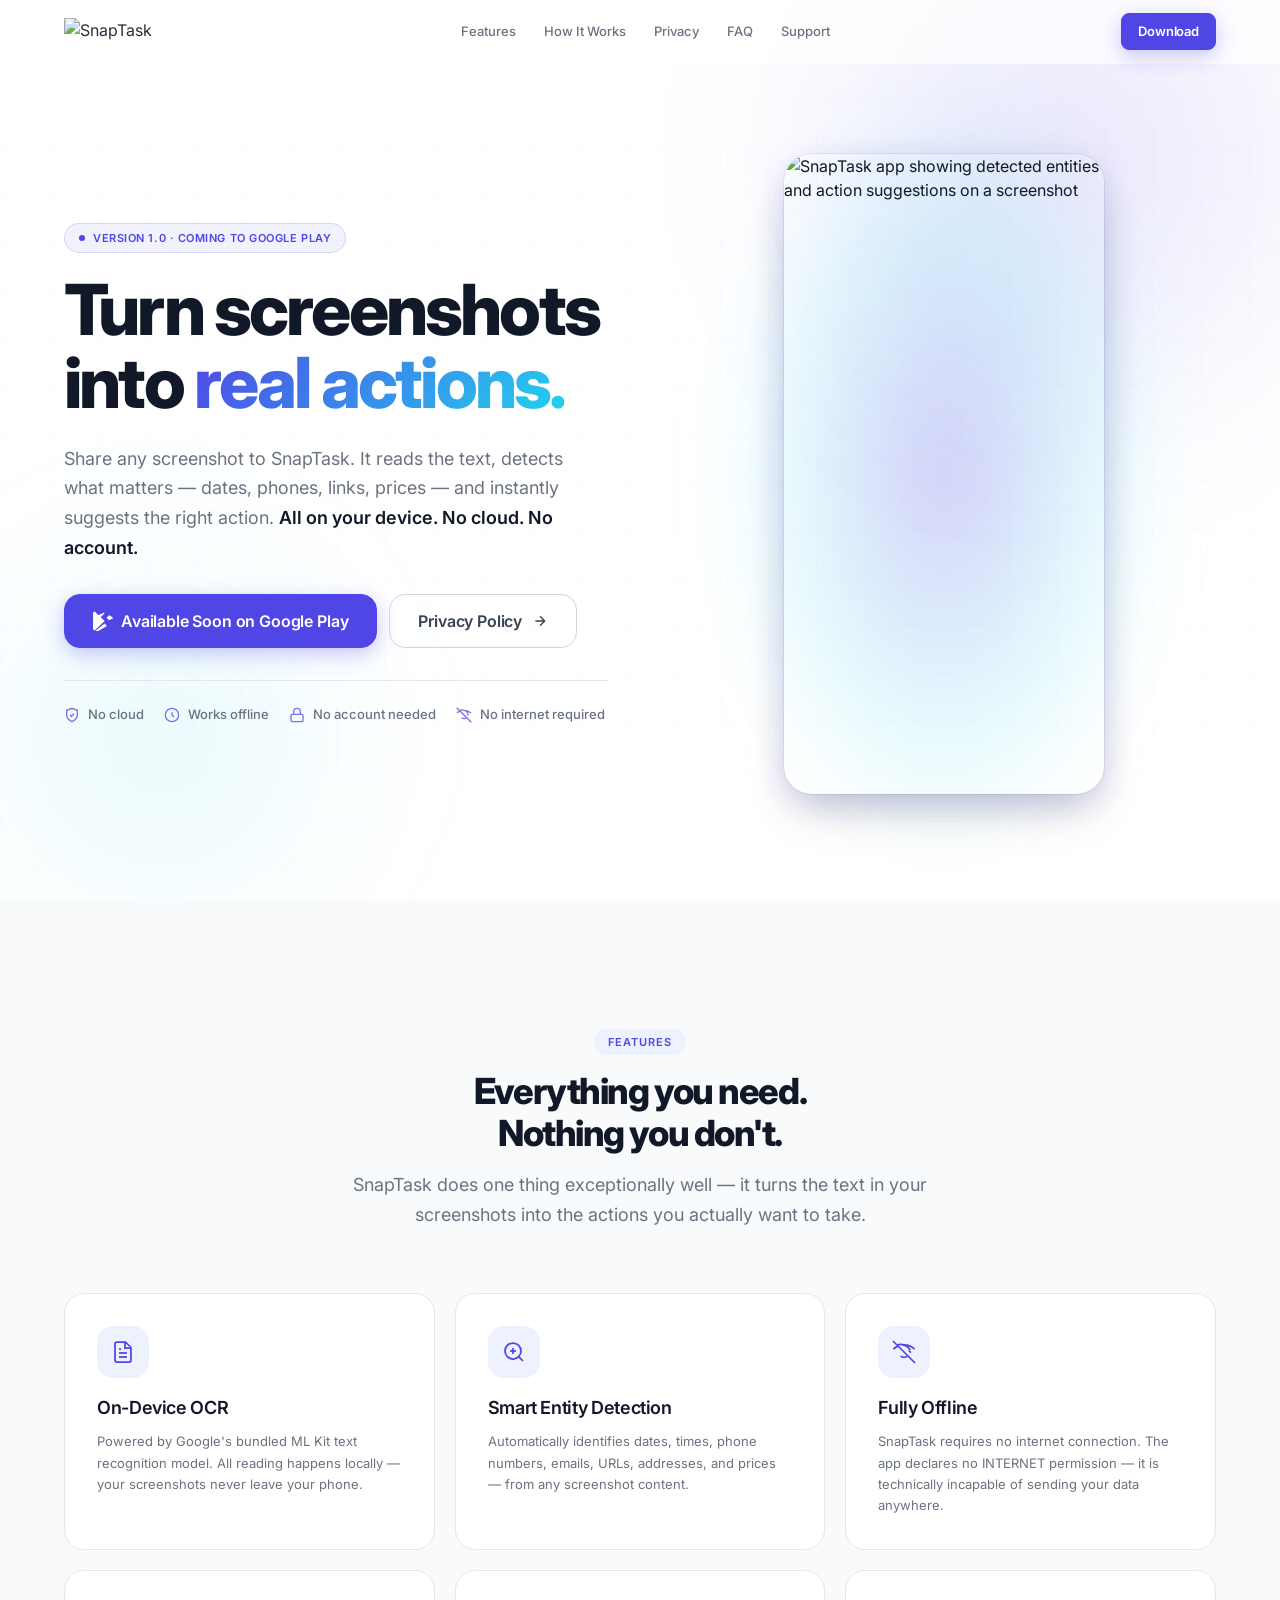
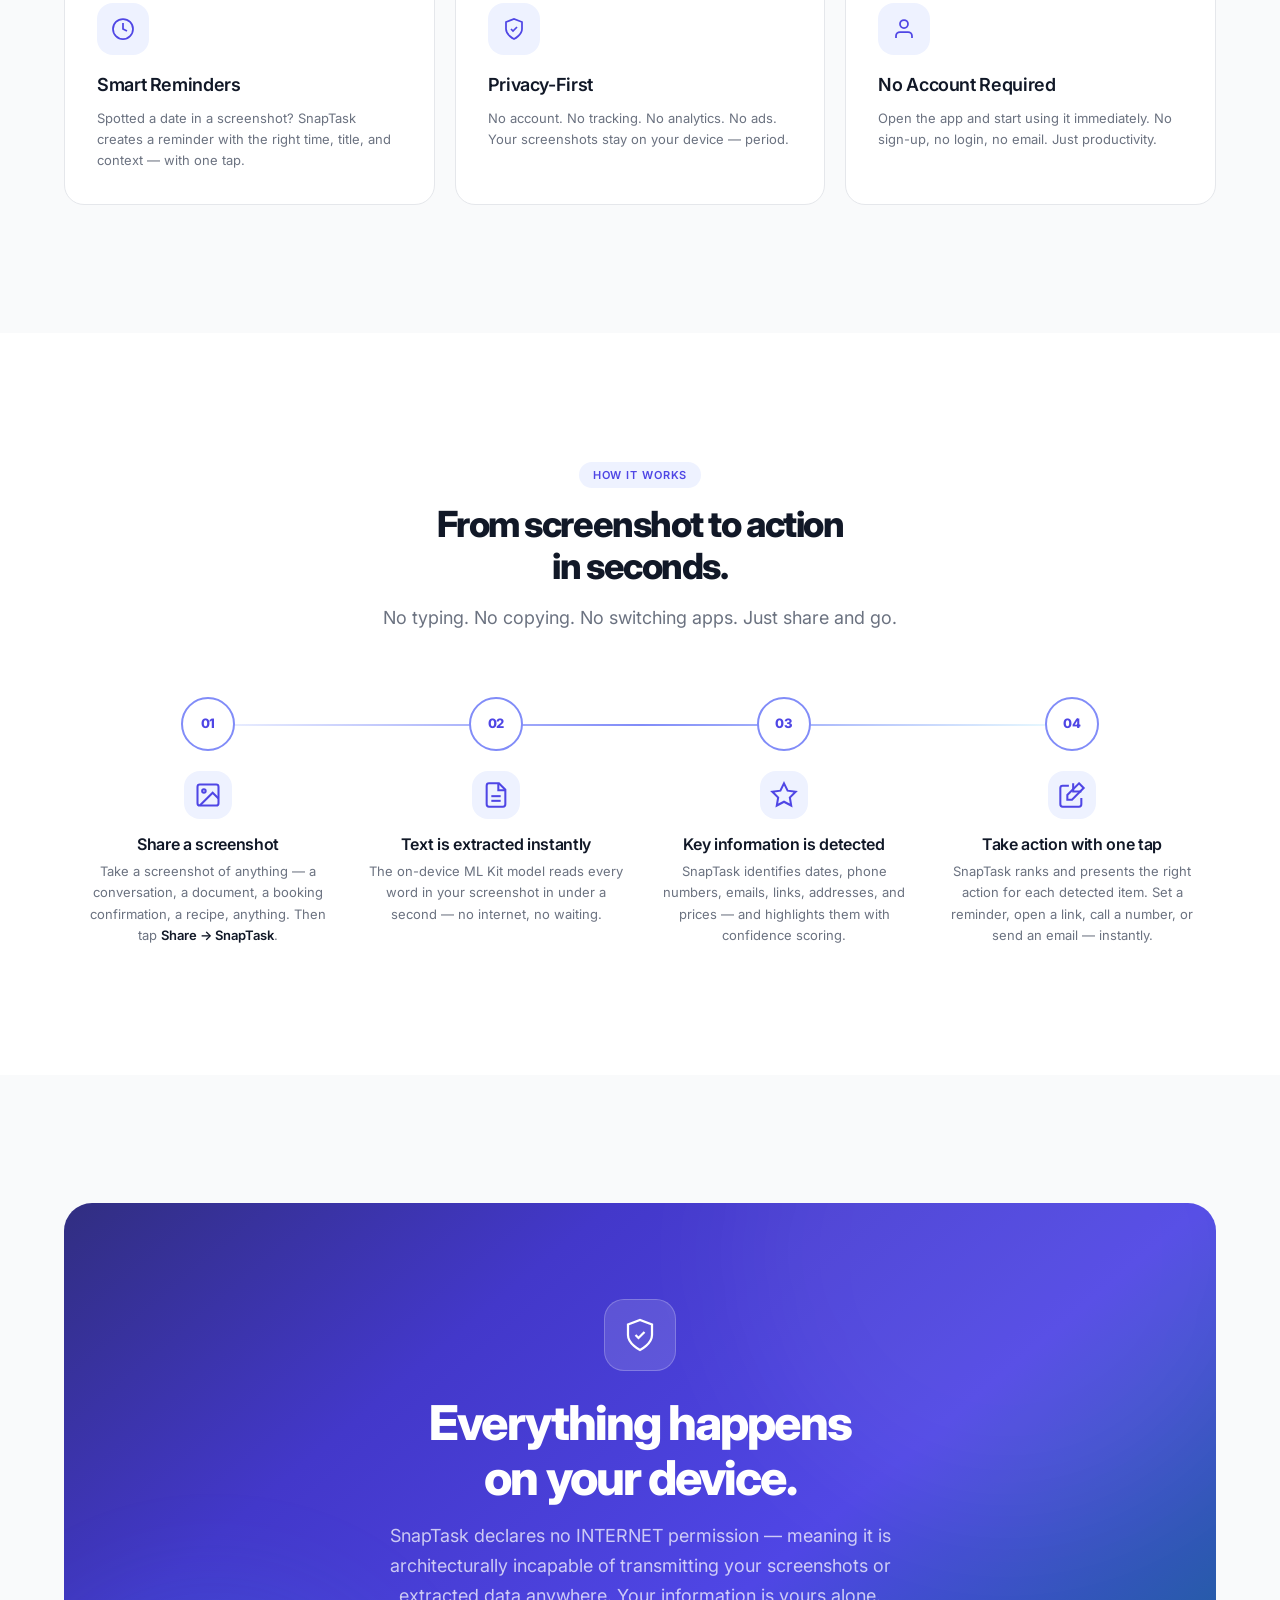
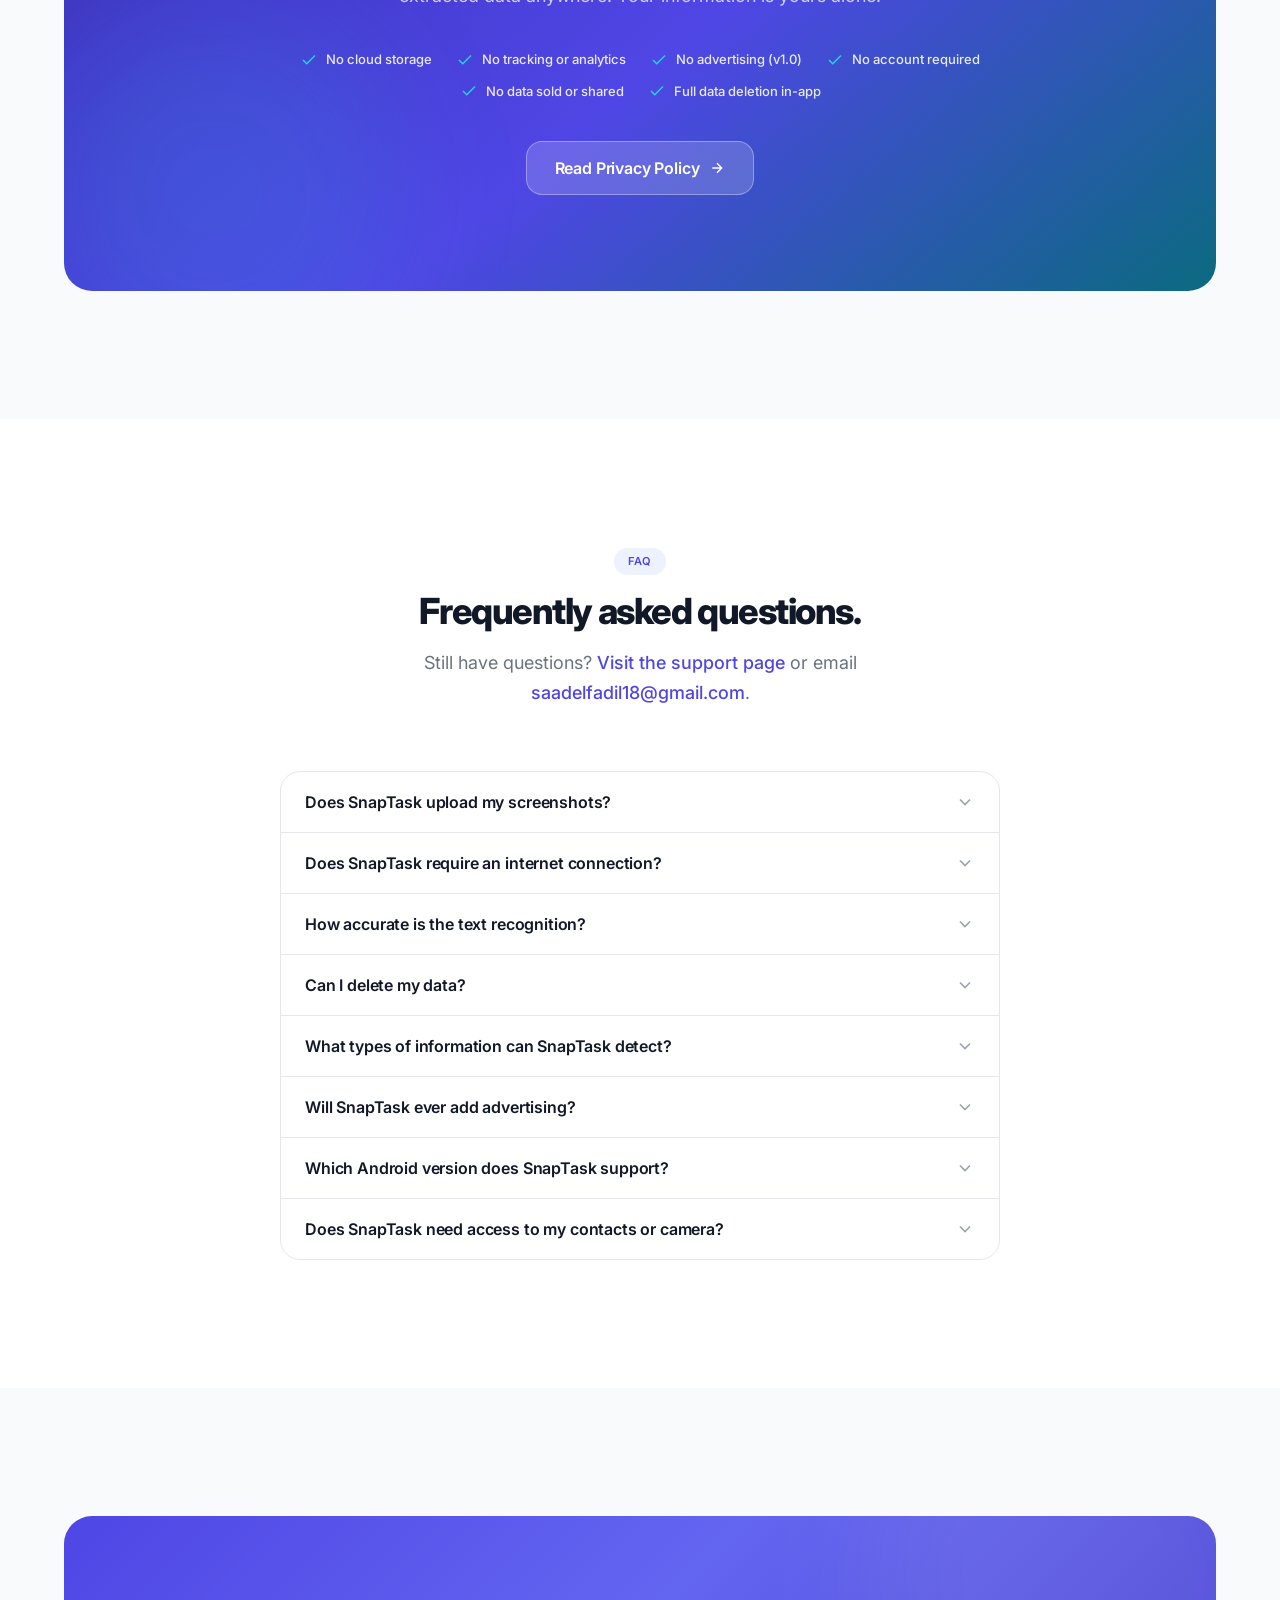
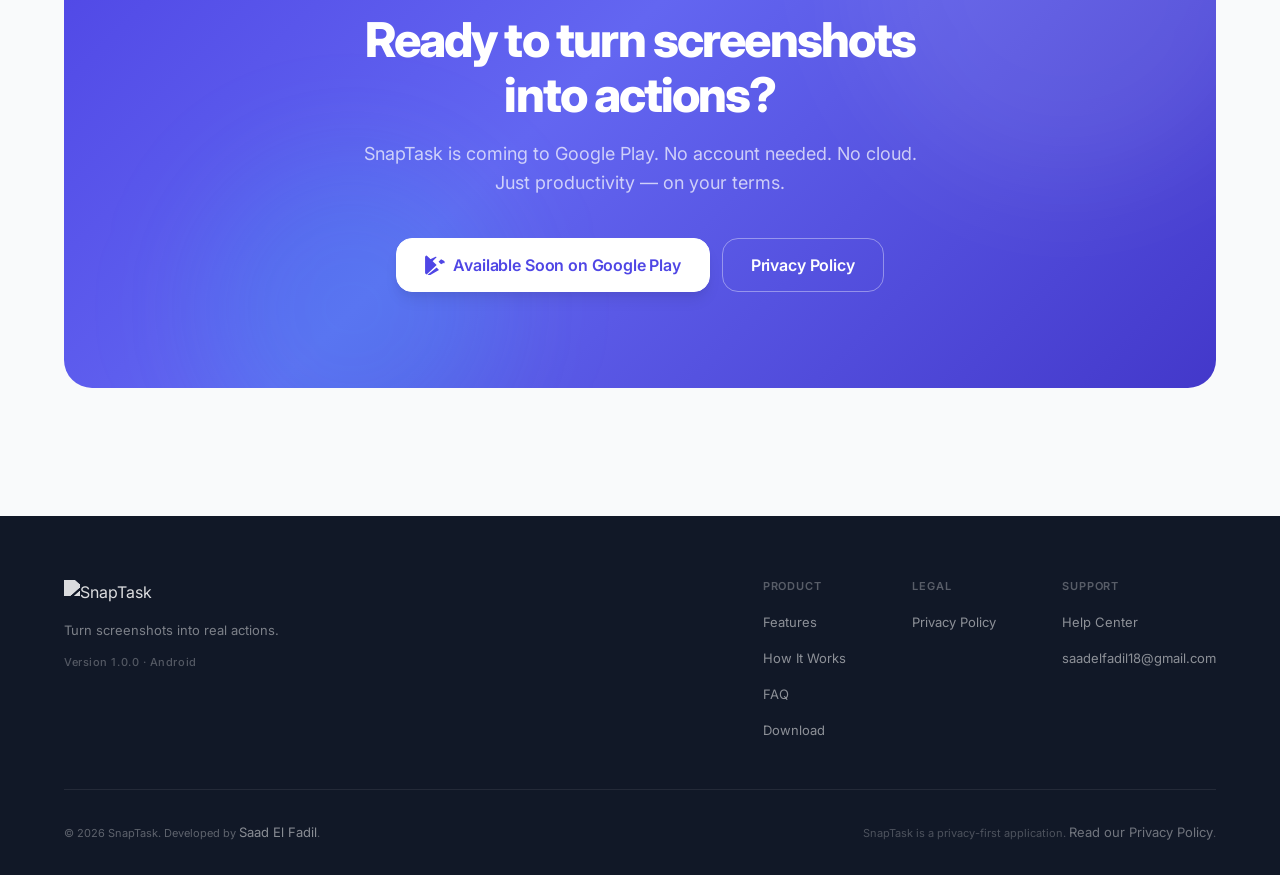
==== index.html @ 77d3504a "WEBSITE FIRST PUSH" ====
<!DOCTYPE html>
<html lang="en">
<head>

  <!-- ── Meta ──────────────────────────────────────────────────────────── -->
  <meta charset="UTF-8" />
  <meta name="viewport" content="width=device-width, initial-scale=1.0" />
  <meta name="theme-color" content="#4F46E5" />

  <!-- ── SEO ───────────────────────────────────────────────────────────── -->
  <title>SnapTask — Turn Screenshots into Real Actions</title>
  <meta name="description" content="SnapTask is a privacy-first Android app that turns your screenshots into actions. On-device OCR, smart entity detection, zero cloud. No account required." />
  <meta name="keywords" content="SnapTask, screenshot to action, on-device OCR, Android productivity, privacy-first, offline, reminder from screenshot, ML Kit" />
  <meta name="author" content="Saad El Fadil" />
  <link rel="canonical" href="https://saadelfadil.github.io/snaptask/" />

  <!-- ── Open Graph ─────────────────────────────────────────────────────── -->
  <meta property="og:type"        content="website" />
  <meta property="og:url"         content="https://saadelfadil.github.io/snaptask/" />
  <meta property="og:title"       content="SnapTask — Turn Screenshots into Real Actions" />
  <meta property="og:description" content="Share a screenshot. SnapTask reads it, detects what matters, and suggests the right action — entirely on your device." />
  <meta property="og:image"       content="assets/hero-image.png" />
  <meta property="og:site_name"   content="SnapTask" />
  <meta property="og:locale"      content="en_US" />

  <!-- ── Twitter Card ──────────────────────────────────────────────────── -->
  <meta name="twitter:card"        content="summary_large_image" />
  <meta name="twitter:title"       content="SnapTask — Turn Screenshots into Real Actions" />
  <meta name="twitter:description" content="Share a screenshot. SnapTask reads it, detects what matters, and suggests the right action — entirely on your device." />
  <meta name="twitter:image"       content="assets/hero-image.png" />

  <!-- ── Favicon ───────────────────────────────────────────────────────── -->
  <link rel="icon"             type="image/png" href="assets/favicon.png" />
  <link rel="apple-touch-icon"                  href="assets/favicon.png" />
  <link rel="manifest"                          href="manifest.webmanifest" />
  <meta name="apple-mobile-web-app-capable"     content="yes" />
  <meta name="apple-mobile-web-app-title"       content="SnapTask" />
  <meta name="apple-mobile-web-app-status-bar-style" content="default" />
  <meta name="author"                           content="Saad El Fadil" />

  <!-- ── Fonts ─────────────────────────────────────────────────────────── -->
  <link rel="preconnect" href="https://fonts.googleapis.com" />
  <link rel="preconnect" href="https://fonts.gstatic.com" crossorigin />
  <link href="https://fonts.googleapis.com/css2?family=Inter:wght@300;400;500;600;700;800&display=swap" rel="stylesheet" />

  <!-- ── Styles ────────────────────────────────────────────────────────── -->
  <link rel="stylesheet" href="styles.css" />

  <!-- ── Structured Data ───────────────────────────────────────────────── -->
  <script type="application/ld+json">
  {
    "@context": "https://schema.org",
    "@type": "SoftwareApplication",
    "name": "SnapTask",
    "operatingSystem": "Android",
    "applicationCategory": "ProductivityApplication",
    "description": "Turn screenshots into real actions using on-device OCR. Privacy-first, offline, no account required.",
    "url": "https://saadelfadil.github.io/snaptask/",
    "author": {
      "@type": "Person",
      "name": "Saad El Fadil",
      "email": "saadelfadil18@gmail.com"
    },
    "offers": {
      "@type": "Offer",
      "price": "0",
      "priceCurrency": "USD"
    }
  }
  </script>

</head>

<body>

  <!-- Skip navigation for keyboard / screen-reader users -->
  <a class="skip-link" href="#main-content">Skip to main content</a>


  <!-- ══════════════════════════════════════════════════════════════════════
       NAVIGATION
  ══════════════════════════════════════════════════════════════════════ -->
  <header class="site-header" id="site-header" role="banner">
    <nav class="nav container" aria-label="Main navigation">

      <!-- Logo -->
      <a href="index.html" class="nav__logo" aria-label="SnapTask home">
        <img src="assets/logo.svg" alt="SnapTask" width="120" height="32" />
      </a>

      <!-- Desktop links -->
      <ul class="nav__links" role="list">
        <li><a href="#features"   class="nav__link">Features</a></li>
        <li><a href="#how-it-works" class="nav__link">How It Works</a></li>
        <li><a href="#privacy"    class="nav__link">Privacy</a></li>
        <li><a href="#faq"        class="nav__link">FAQ</a></li>
        <li><a href="support.html" class="nav__link">Support</a></li>
      </ul>

      <!-- CTA -->
      <div class="nav__actions">
        <a href="#download" class="btn btn--primary btn--sm" aria-label="Download SnapTask">
          Download
        </a>
      </div>

      <!-- Mobile menu button -->
      <button
        class="nav__burger"
        id="nav-burger"
        aria-label="Open navigation menu"
        aria-expanded="false"
        aria-controls="mobile-menu"
      >
        <span class="nav__burger-bar"></span>
        <span class="nav__burger-bar"></span>
        <span class="nav__burger-bar"></span>
      </button>

    </nav>

    <!-- Mobile menu (hidden by default) -->
    <div class="mobile-menu" id="mobile-menu" role="dialog" aria-label="Mobile navigation" hidden>
      <ul class="mobile-menu__links" role="list">
        <li><a href="#features"     class="mobile-menu__link">Features</a></li>
        <li><a href="#how-it-works" class="mobile-menu__link">How It Works</a></li>
        <li><a href="#privacy"      class="mobile-menu__link">Privacy</a></li>
        <li><a href="#faq"          class="mobile-menu__link">FAQ</a></li>
        <li><a href="support.html"  class="mobile-menu__link">Support</a></li>
        <li><a href="#download"     class="mobile-menu__link mobile-menu__link--cta">Download</a></li>
      </ul>
    </div>
  </header>


  <main id="main-content">

    <!-- ════════════════════════════════════════════════════════════════════
         HERO
    ════════════════════════════════════════════════════════════════════ -->
    <section class="hero" id="hero" aria-labelledby="hero-heading">

      <!-- Background decorations -->
      <div class="hero__bg" aria-hidden="true">
        <div class="hero__blob hero__blob--1"></div>
        <div class="hero__blob hero__blob--2"></div>
        <div class="hero__grid"></div>
      </div>

      <div class="container">
        <div class="hero__layout">

          <!-- Left column: copy -->
          <div class="hero__copy">

            <!-- Badge -->
            <div class="badge" aria-label="Version 1.0 — Available soon">
              <span class="badge__dot" aria-hidden="true"></span>
              Version 1.0 · Coming to Google Play
            </div>

            <!-- Headline -->
            <h1 class="hero__headline" id="hero-heading">
              Turn screenshots<br>into
              <span class="hero__headline-gradient">real actions.</span>
            </h1>

            <!-- Description -->
            <p class="hero__description">
              Share any screenshot to SnapTask. It reads the text,
              detects what matters — dates, phones, links, prices —
              and instantly suggests the right action.
              <strong>All on your device. No cloud. No account.</strong>
            </p>

            <!-- Buttons -->
            <div class="hero__buttons">
              <a
                href="#download"
                class="btn btn--primary btn--lg"
                id="download"
                aria-label="Available soon on Google Play"
              >
                <svg class="btn__icon" width="20" height="20" viewBox="0 0 24 24" fill="currentColor" aria-hidden="true">
                  <path d="M3.18 23.82a2 2 0 002.78.4l10.82-6.25-2.83-2.83L3.18 23.82zM22.62 10.4a2 2 0 000-3.46L19.3 5.07l-3.06 3.07 3.06 3.07 3.32-1.81zM2 .72A2 2 0 00.09 2.9v18.2A2 2 0 002 23.28L13.95 12 2 .72zm11.95.9L4.52 5.87l3.06 3.06 6.37-6.37-.22-.22a2 2 0 00-1.78.28z"/>
                </svg>
                Available Soon on Google Play
              </a>

              <a href="privacy.html" class="btn btn--ghost btn--lg">
                Privacy Policy
                <svg class="btn__icon btn__icon--right" width="16" height="16" viewBox="0 0 24 24" fill="none" stroke="currentColor" stroke-width="2" aria-hidden="true">
                  <path d="M5 12h14M12 5l7 7-7 7"/>
                </svg>
              </a>
            </div>

            <!-- Trust strip -->
            <div class="hero__trust" role="list" aria-label="Privacy highlights">
              <div class="trust-item" role="listitem">
                <svg width="16" height="16" viewBox="0 0 24 24" fill="none" stroke="currentColor" stroke-width="2" aria-hidden="true">
                  <path d="M12 22s8-4 8-10V5l-8-3-8 3v7c0 6 8 10 8 10z"/>
                  <path d="M9 12l2 2 4-4"/>
                </svg>
                No cloud
              </div>
              <div class="trust-item" role="listitem">
                <svg width="16" height="16" viewBox="0 0 24 24" fill="none" stroke="currentColor" stroke-width="2" aria-hidden="true">
                  <circle cx="12" cy="12" r="10"/>
                  <path d="M12 8v4l3 3"/>
                </svg>
                Works offline
              </div>
              <div class="trust-item" role="listitem">
                <svg width="16" height="16" viewBox="0 0 24 24" fill="none" stroke="currentColor" stroke-width="2" aria-hidden="true">
                  <rect x="3" y="11" width="18" height="11" rx="2"/>
                  <path d="M7 11V7a5 5 0 0110 0v4"/>
                </svg>
                No account needed
              </div>
              <div class="trust-item" role="listitem">
                <svg width="16" height="16" viewBox="0 0 24 24" fill="none" stroke="currentColor" stroke-width="2" aria-hidden="true">
                  <line x1="1" y1="1" x2="23" y2="23"/>
                  <path d="M16.72 11.06A10.94 10.94 0 0119 12.55M5 5a10.94 10.94 0 0113.22 5M10.71 5.05A16 16 0 0122.56 9M1.42 9a15.91 15.91 0 014.7-2.88M8.53 16.11a6 6 0 006.95 0M12 20h.01"/>
                </svg>
                No internet required
              </div>
            </div>

          </div><!-- /hero__copy -->

          <!-- Right column: product image -->
          <div class="hero__visual" aria-hidden="true">
            <div class="hero__phone-wrap">
              <div class="hero__phone-glow"></div>
              <img
                src="assets/hero-image.png"
                alt="SnapTask app showing detected entities and action suggestions on a screenshot"
                class="hero__phone-img"
                width="320"
                height="640"
                loading="eager"
              />
            </div>
          </div>

        </div><!-- /hero__layout -->
      </div>

    </section><!-- /hero -->


    <!-- ════════════════════════════════════════════════════════════════════
         FEATURES
    ════════════════════════════════════════════════════════════════════ -->
    <section class="features section" id="features" aria-labelledby="features-heading">
      <div class="container">

        <!-- Section label + heading -->
        <div class="section-header">
          <span class="section-label">Features</span>
          <h2 class="section-title" id="features-heading">
            Everything you need.<br>Nothing you don't.
          </h2>
          <p class="section-description">
            SnapTask does one thing exceptionally well — it turns the text in
            your screenshots into the actions you actually want to take.
          </p>
        </div>

        <!-- Feature grid -->
        <div class="features__grid" role="list">

          <!-- 1 -->
          <article class="feature-card" role="listitem">
            <div class="feature-card__icon" aria-hidden="true">
              <svg width="24" height="24" viewBox="0 0 24 24" fill="none" stroke="currentColor" stroke-width="1.75">
                <path d="M14.5 2H6a2 2 0 00-2 2v16a2 2 0 002 2h12a2 2 0 002-2V7.5L14.5 2z"/>
                <polyline points="14 2 14 8 20 8"/>
                <line x1="16" y1="13" x2="8" y2="13"/>
                <line x1="16" y1="17" x2="8" y2="17"/>
                <line x1="10" y1="9" x2="8" y2="9"/>
              </svg>
            </div>
            <h3 class="feature-card__title">On-Device OCR</h3>
            <p class="feature-card__description">
              Powered by Google's bundled ML Kit text recognition model.
              All reading happens locally — your screenshots never leave your phone.
            </p>
          </article>

          <!-- 2 -->
          <article class="feature-card" role="listitem">
            <div class="feature-card__icon" aria-hidden="true">
              <svg width="24" height="24" viewBox="0 0 24 24" fill="none" stroke="currentColor" stroke-width="1.75">
                <circle cx="11" cy="11" r="8"/>
                <line x1="21" y1="21" x2="16.65" y2="16.65"/>
                <line x1="11" y1="8" x2="11" y2="14"/>
                <line x1="8" y1="11" x2="14" y2="11"/>
              </svg>
            </div>
            <h3 class="feature-card__title">Smart Entity Detection</h3>
            <p class="feature-card__description">
              Automatically identifies dates, times, phone numbers, emails,
              URLs, addresses, and prices — from any screenshot content.
            </p>
          </article>

          <!-- 3 -->
          <article class="feature-card" role="listitem">
            <div class="feature-card__icon" aria-hidden="true">
              <svg width="24" height="24" viewBox="0 0 24 24" fill="none" stroke="currentColor" stroke-width="1.75">
                <line x1="1" y1="1" x2="23" y2="23"/>
                <path d="M16.72 11.06A10.94 10.94 0 0119 12.55M5 5a10.94 10.94 0 0113.22 5M10.71 5.05A16 16 0 0122.56 9M1.42 9a15.91 15.91 0 014.7-2.88M8.53 16.11a6 6 0 006.95 0M12 20h.01"/>
              </svg>
            </div>
            <h3 class="feature-card__title">Fully Offline</h3>
            <p class="feature-card__description">
              SnapTask requires no internet connection. The app declares no
              INTERNET permission — it is technically incapable of sending your data anywhere.
            </p>
          </article>

          <!-- 4 -->
          <article class="feature-card" role="listitem">
            <div class="feature-card__icon" aria-hidden="true">
              <svg width="24" height="24" viewBox="0 0 24 24" fill="none" stroke="currentColor" stroke-width="1.75">
                <circle cx="12" cy="12" r="10"/>
                <polyline points="12 6 12 12 16 14"/>
              </svg>
            </div>
            <h3 class="feature-card__title">Smart Reminders</h3>
            <p class="feature-card__description">
              Spotted a date in a screenshot? SnapTask creates a reminder
              with the right time, title, and context — with one tap.
            </p>
          </article>

          <!-- 5 -->
          <article class="feature-card" role="listitem">
            <div class="feature-card__icon" aria-hidden="true">
              <svg width="24" height="24" viewBox="0 0 24 24" fill="none" stroke="currentColor" stroke-width="1.75">
                <path d="M12 22s8-4 8-10V5l-8-3-8 3v7c0 6 8 10 8 10z"/>
                <path d="M9 12l2 2 4-4"/>
              </svg>
            </div>
            <h3 class="feature-card__title">Privacy-First</h3>
            <p class="feature-card__description">
              No account. No tracking. No analytics. No ads. Your screenshots
              stay on your device — period.
            </p>
          </article>

          <!-- 6 -->
          <article class="feature-card" role="listitem">
            <div class="feature-card__icon" aria-hidden="true">
              <svg width="24" height="24" viewBox="0 0 24 24" fill="none" stroke="currentColor" stroke-width="1.75">
                <path d="M20 21v-2a4 4 0 00-4-4H8a4 4 0 00-4 4v2"/>
                <circle cx="12" cy="7" r="4"/>
                <line x1="12" y1="12" x2="12" y2="12"/>
              </svg>
            </div>
            <h3 class="feature-card__title">No Account Required</h3>
            <p class="feature-card__description">
              Open the app and start using it immediately. No sign-up, no
              login, no email. Just productivity.
            </p>
          </article>

        </div><!-- /features__grid -->

      </div>
    </section><!-- /features -->


    <!-- ════════════════════════════════════════════════════════════════════
         HOW IT WORKS
    ════════════════════════════════════════════════════════════════════ -->
    <section class="how-it-works section" id="how-it-works" aria-labelledby="how-heading">
      <div class="container">

        <div class="section-header">
          <span class="section-label">How It Works</span>
          <h2 class="section-title" id="how-heading">
            From screenshot to action<br>in seconds.
          </h2>
          <p class="section-description">
            No typing. No copying. No switching apps.
            Just share and go.
          </p>
        </div>

        <!-- Steps -->
        <ol class="steps" aria-label="How SnapTask works">

          <li class="step">
            <div class="step__number" aria-hidden="true">01</div>
            <div class="step__content">
              <div class="step__icon" aria-hidden="true">
                <svg width="28" height="28" viewBox="0 0 24 24" fill="none" stroke="currentColor" stroke-width="1.75">
                  <rect x="3" y="3" width="18" height="18" rx="2"/>
                  <circle cx="8.5" cy="8.5" r="1.5"/>
                  <polyline points="21 15 16 10 5 21"/>
                </svg>
              </div>
              <h3 class="step__title">Share a screenshot</h3>
              <p class="step__description">
                Take a screenshot of anything — a conversation, a document,
                a booking confirmation, a recipe, anything. Then tap
                <strong>Share → SnapTask</strong>.
              </p>
            </div>
            <div class="step__connector" aria-hidden="true"></div>
          </li>

          <li class="step">
            <div class="step__number" aria-hidden="true">02</div>
            <div class="step__content">
              <div class="step__icon" aria-hidden="true">
                <svg width="28" height="28" viewBox="0 0 24 24" fill="none" stroke="currentColor" stroke-width="1.75">
                  <path d="M14.5 2H6a2 2 0 00-2 2v16a2 2 0 002 2h12a2 2 0 002-2V7.5L14.5 2z"/>
                  <polyline points="14 2 14 8 20 8"/>
                  <line x1="16" y1="13" x2="8" y2="13"/>
                  <line x1="16" y1="17" x2="8" y2="17"/>
                </svg>
              </div>
              <h3 class="step__title">Text is extracted instantly</h3>
              <p class="step__description">
                The on-device ML Kit model reads every word in your screenshot
                in under a second — no internet, no waiting.
              </p>
            </div>
            <div class="step__connector" aria-hidden="true"></div>
          </li>

          <li class="step">
            <div class="step__number" aria-hidden="true">03</div>
            <div class="step__content">
              <div class="step__icon" aria-hidden="true">
                <svg width="28" height="28" viewBox="0 0 24 24" fill="none" stroke="currentColor" stroke-width="1.75">
                  <polygon points="12 2 15.09 8.26 22 9.27 17 14.14 18.18 21.02 12 17.77 5.82 21.02 7 14.14 2 9.27 8.91 8.26 12 2"/>
                </svg>
              </div>
              <h3 class="step__title">Key information is detected</h3>
              <p class="step__description">
                SnapTask identifies dates, phone numbers, emails, links,
                addresses, and prices — and highlights them with confidence
                scoring.
              </p>
            </div>
            <div class="step__connector" aria-hidden="true"></div>
          </li>

          <li class="step">
            <div class="step__number" aria-hidden="true">04</div>
            <div class="step__content">
              <div class="step__icon" aria-hidden="true">
                <svg width="28" height="28" viewBox="0 0 24 24" fill="none" stroke="currentColor" stroke-width="1.75">
                  <polyline points="13 2 13 9 20 9"/>
                  <path d="M20 14.66V20a2 2 0 01-2 2H4a2 2 0 01-2-2V6a2 2 0 012-2h5.34"/>
                  <polygon points="18 2 22 6 12 16 8 16 8 12 18 2"/>
                </svg>
              </div>
              <h3 class="step__title">Take action with one tap</h3>
              <p class="step__description">
                SnapTask ranks and presents the right action for each
                detected item. Set a reminder, open a link, call a number,
                or send an email — instantly.
              </p>
            </div>
          </li>

        </ol>

      </div>
    </section><!-- /how-it-works -->


    <!-- ════════════════════════════════════════════════════════════════════
         PRIVACY HIGHLIGHT
    ════════════════════════════════════════════════════════════════════ -->
    <section class="privacy-section section" id="privacy" aria-labelledby="privacy-heading">
      <div class="container">

        <div class="privacy-card">

          <!-- Decorative background -->
          <div class="privacy-card__bg" aria-hidden="true">
            <div class="privacy-card__shape privacy-card__shape--1"></div>
            <div class="privacy-card__shape privacy-card__shape--2"></div>
          </div>

          <!-- Content -->
          <div class="privacy-card__content">

            <div class="privacy-card__icon" aria-hidden="true">
              <svg width="36" height="36" viewBox="0 0 24 24" fill="none" stroke="currentColor" stroke-width="1.5">
                <path d="M12 22s8-4 8-10V5l-8-3-8 3v7c0 6 8 10 8 10z"/>
                <path d="M9 12l2 2 4-4"/>
              </svg>
            </div>

            <h2 class="privacy-card__title" id="privacy-heading">
              Everything happens<br>on your device.
            </h2>

            <p class="privacy-card__description">
              SnapTask declares no INTERNET permission — meaning it is
              architecturally incapable of transmitting your screenshots
              or extracted data anywhere. Your information is yours alone.
            </p>

            <!-- Privacy stats -->
            <ul class="privacy-stats" role="list" aria-label="Privacy guarantees">
              <li class="privacy-stat">
                <span class="privacy-stat__icon" aria-hidden="true">
                  <svg width="18" height="18" viewBox="0 0 24 24" fill="none" stroke="currentColor" stroke-width="2">
                    <polyline points="20 6 9 17 4 12"/>
                  </svg>
                </span>
                No cloud storage
              </li>
              <li class="privacy-stat">
                <span class="privacy-stat__icon" aria-hidden="true">
                  <svg width="18" height="18" viewBox="0 0 24 24" fill="none" stroke="currentColor" stroke-width="2">
                    <polyline points="20 6 9 17 4 12"/>
                  </svg>
                </span>
                No tracking or analytics
              </li>
              <li class="privacy-stat">
                <span class="privacy-stat__icon" aria-hidden="true">
                  <svg width="18" height="18" viewBox="0 0 24 24" fill="none" stroke="currentColor" stroke-width="2">
                    <polyline points="20 6 9 17 4 12"/>
                  </svg>
                </span>
                No advertising (v1.0)
              </li>
              <li class="privacy-stat">
                <span class="privacy-stat__icon" aria-hidden="true">
                  <svg width="18" height="18" viewBox="0 0 24 24" fill="none" stroke="currentColor" stroke-width="2">
                    <polyline points="20 6 9 17 4 12"/>
                  </svg>
                </span>
                No account required
              </li>
              <li class="privacy-stat">
                <span class="privacy-stat__icon" aria-hidden="true">
                  <svg width="18" height="18" viewBox="0 0 24 24" fill="none" stroke="currentColor" stroke-width="2">
                    <polyline points="20 6 9 17 4 12"/>
                  </svg>
                </span>
                No data sold or shared
              </li>
              <li class="privacy-stat">
                <span class="privacy-stat__icon" aria-hidden="true">
                  <svg width="18" height="18" viewBox="0 0 24 24" fill="none" stroke="currentColor" stroke-width="2">
                    <polyline points="20 6 9 17 4 12"/>
                  </svg>
                </span>
                Full data deletion in-app
              </li>
            </ul>

            <a href="privacy.html" class="btn btn--primary btn--lg privacy-card__cta">
              Read Privacy Policy
              <svg class="btn__icon btn__icon--right" width="16" height="16" viewBox="0 0 24 24" fill="none" stroke="currentColor" stroke-width="2" aria-hidden="true">
                <path d="M5 12h14M12 5l7 7-7 7"/>
              </svg>
            </a>

          </div><!-- /privacy-card__content -->

        </div><!-- /privacy-card -->

      </div>
    </section><!-- /privacy -->


    <!-- ════════════════════════════════════════════════════════════════════
         FAQ
    ════════════════════════════════════════════════════════════════════ -->
    <section class="faq section" id="faq" aria-labelledby="faq-heading">
      <div class="container">

        <div class="section-header">
          <span class="section-label">FAQ</span>
          <h2 class="section-title" id="faq-heading">
            Frequently asked questions.
          </h2>
          <p class="section-description">
            Still have questions?
            <a href="support.html" class="text-link">Visit the support page</a>
            or email
            <a href="mailto:saadelfadil18@gmail.com" class="text-link">saadelfadil18@gmail.com</a>.
          </p>
        </div>

        <div class="faq__list" role="list">

          <!-- 1 -->
          <div class="faq-item" role="listitem">
            <button
              class="faq-item__question"
              aria-expanded="false"
              aria-controls="faq-1-answer"
              id="faq-1-btn"
            >
              Does SnapTask upload my screenshots?
              <span class="faq-item__chevron" aria-hidden="true">
                <svg width="20" height="20" viewBox="0 0 24 24" fill="none" stroke="currentColor" stroke-width="2">
                  <polyline points="6 9 12 15 18 9"/>
                </svg>
              </span>
            </button>
            <div
              class="faq-item__answer"
              id="faq-1-answer"
              role="region"
              aria-labelledby="faq-1-btn"
              hidden
            >
              <p>
                No. SnapTask version 1.0 declares no INTERNET permission in its
                AndroidManifest, which means it is technically incapable of
                transmitting any data over the network. Your screenshots never
                leave your device.
              </p>
            </div>
          </div>

          <!-- 2 -->
          <div class="faq-item" role="listitem">
            <button
              class="faq-item__question"
              aria-expanded="false"
              aria-controls="faq-2-answer"
              id="faq-2-btn"
            >
              Does SnapTask require an internet connection?
              <span class="faq-item__chevron" aria-hidden="true">
                <svg width="20" height="20" viewBox="0 0 24 24" fill="none" stroke="currentColor" stroke-width="2">
                  <polyline points="6 9 12 15 18 9"/>
                </svg>
              </span>
            </button>
            <div
              class="faq-item__answer"
              id="faq-2-answer"
              role="region"
              aria-labelledby="faq-2-btn"
              hidden
            >
              <p>
                No. SnapTask works entirely offline. The ML Kit text recognition
                model is bundled inside the app, so OCR works with no internet
                connection. You can use it on a plane, in a tunnel, or anywhere
                without signal.
              </p>
            </div>
          </div>

          <!-- 3 -->
          <div class="faq-item" role="listitem">
            <button
              class="faq-item__question"
              aria-expanded="false"
              aria-controls="faq-3-answer"
              id="faq-3-btn"
            >
              How accurate is the text recognition?
              <span class="faq-item__chevron" aria-hidden="true">
                <svg width="20" height="20" viewBox="0 0 24 24" fill="none" stroke="currentColor" stroke-width="2">
                  <polyline points="6 9 12 15 18 9"/>
                </svg>
              </span>
            </button>
            <div
              class="faq-item__answer"
              id="faq-3-answer"
              role="region"
              aria-labelledby="faq-3-btn"
              hidden
            >
              <p>
                SnapTask uses Google's ML Kit bundled Latin text recognition,
                which handles printed text, screenshots of apps, and documents
                very reliably. Results improve on high-contrast, high-resolution
                screenshots. Detected entities can always be edited before you
                confirm any action.
              </p>
            </div>
          </div>

          <!-- 4 -->
          <div class="faq-item" role="listitem">
            <button
              class="faq-item__question"
              aria-expanded="false"
              aria-controls="faq-4-answer"
              id="faq-4-btn"
            >
              Can I delete my data?
              <span class="faq-item__chevron" aria-hidden="true">
                <svg width="20" height="20" viewBox="0 0 24 24" fill="none" stroke="currentColor" stroke-width="2">
                  <polyline points="6 9 12 15 18 9"/>
                </svg>
              </span>
            </button>
            <div
              class="faq-item__answer"
              id="faq-4-answer"
              role="region"
              aria-labelledby="faq-4-btn"
              hidden
            >
              <p>
                Yes. Every screenshot, extracted text entry, and reminder lives
                locally on your device. You can delete individual items from
                within the app, or clear everything at once via Android's App
                Settings → Storage → Clear Data. Uninstalling the app removes
                all data completely.
              </p>
            </div>
          </div>

          <!-- 5 -->
          <div class="faq-item" role="listitem">
            <button
              class="faq-item__question"
              aria-expanded="false"
              aria-controls="faq-5-answer"
              id="faq-5-btn"
            >
              What types of information can SnapTask detect?
              <span class="faq-item__chevron" aria-hidden="true">
                <svg width="20" height="20" viewBox="0 0 24 24" fill="none" stroke="currentColor" stroke-width="2">
                  <polyline points="6 9 12 15 18 9"/>
                </svg>
              </span>
            </button>
            <div
              class="faq-item__answer"
              id="faq-5-answer"
              role="region"
              aria-labelledby="faq-5-btn"
              hidden
            >
              <p>
                In version 1.0, SnapTask automatically detects: dates and times,
                phone numbers, email addresses, URLs and links, postal addresses,
                and prices. All detection runs locally using deterministic
                algorithms — no network calls.
              </p>
            </div>
          </div>

          <!-- 6 -->
          <div class="faq-item" role="listitem">
            <button
              class="faq-item__question"
              aria-expanded="false"
              aria-controls="faq-6-answer"
              id="faq-6-btn"
            >
              Will SnapTask ever add advertising?
              <span class="faq-item__chevron" aria-hidden="true">
                <svg width="20" height="20" viewBox="0 0 24 24" fill="none" stroke="currentColor" stroke-width="2">
                  <polyline points="6 9 12 15 18 9"/>
                </svg>
              </span>
            </button>
            <div
              class="faq-item__answer"
              id="faq-6-answer"
              role="region"
              aria-labelledby="faq-6-btn"
              hidden
            >
              <p>
                SnapTask version 1.0 contains no advertising of any kind. If
                advertising is ever introduced in a future release, the Privacy
                Policy will be updated and users will be notified in advance.
                Monetization will never compromise your privacy.
              </p>
            </div>
          </div>

          <!-- 7 -->
          <div class="faq-item" role="listitem">
            <button
              class="faq-item__question"
              aria-expanded="false"
              aria-controls="faq-7-answer"
              id="faq-7-btn"
            >
              Which Android version does SnapTask support?
              <span class="faq-item__chevron" aria-hidden="true">
                <svg width="20" height="20" viewBox="0 0 24 24" fill="none" stroke="currentColor" stroke-width="2">
                  <polyline points="6 9 12 15 18 9"/>
                </svg>
              </span>
            </button>
            <div
              class="faq-item__answer"
              id="faq-7-answer"
              role="region"
              aria-labelledby="faq-7-btn"
              hidden
            >
              <p>
                SnapTask requires Android 8.0 (API 26) or higher. It targets
                the latest Android SDK for optimal security and compatibility
                with modern Android features including exact alarm scheduling
                and predictive back gestures.
              </p>
            </div>
          </div>

          <!-- 8 -->
          <div class="faq-item" role="listitem">
            <button
              class="faq-item__question"
              aria-expanded="false"
              aria-controls="faq-8-answer"
              id="faq-8-btn"
            >
              Does SnapTask need access to my contacts or camera?
              <span class="faq-item__chevron" aria-hidden="true">
                <svg width="20" height="20" viewBox="0 0 24 24" fill="none" stroke="currentColor" stroke-width="2">
                  <polyline points="6 9 12 15 18 9"/>
                </svg>
              </span>
            </button>
            <div
              class="faq-item__answer"
              id="faq-8-answer"
              role="region"
              aria-labelledby="faq-8-btn"
              hidden
            >
              <p>
                No. SnapTask only requests three permissions: notification
                access (to deliver reminders you create), exact alarm scheduling
                (for precise reminder timing), and boot-completed access (to
                restore reminders after a reboot). No camera, no contacts,
                no storage, no location.
              </p>
            </div>
          </div>

        </div><!-- /faq__list -->

      </div>
    </section><!-- /faq -->


    <!-- ════════════════════════════════════════════════════════════════════
         FINAL CTA
    ════════════════════════════════════════════════════════════════════ -->
    <section class="cta-section section" id="cta" aria-labelledby="cta-heading">
      <div class="container">

        <div class="cta-card">
          <div class="cta-card__bg" aria-hidden="true">
            <div class="cta-card__blob cta-card__blob--1"></div>
            <div class="cta-card__blob cta-card__blob--2"></div>
          </div>

          <div class="cta-card__content">
            <h2 class="cta-card__title" id="cta-heading">
              Ready to turn screenshots<br>into actions?
            </h2>
            <p class="cta-card__description">
              SnapTask is coming to Google Play. No account needed.
              No cloud. Just productivity — on your terms.
            </p>
            <div class="cta-card__buttons">
              <a
                href="#download"
                class="btn btn--white btn--lg"
                aria-label="Available soon on Google Play"
              >
                <svg class="btn__icon" width="20" height="20" viewBox="0 0 24 24" fill="currentColor" aria-hidden="true">
                  <path d="M3.18 23.82a2 2 0 002.78.4l10.82-6.25-2.83-2.83L3.18 23.82zM22.62 10.4a2 2 0 000-3.46L19.3 5.07l-3.06 3.07 3.06 3.07 3.32-1.81zM2 .72A2 2 0 00.09 2.9v18.2A2 2 0 002 23.28L13.95 12 2 .72zm11.95.9L4.52 5.87l3.06 3.06 6.37-6.37-.22-.22a2 2 0 00-1.78.28z"/>
                </svg>
                Available Soon on Google Play
              </a>
              <a href="privacy.html" class="btn btn--ghost-white btn--lg">
                Privacy Policy
              </a>
            </div>
          </div>
        </div>

      </div>
    </section><!-- /cta -->

  </main>


  <!-- ══════════════════════════════════════════════════════════════════════
       FOOTER
  ══════════════════════════════════════════════════════════════════════ -->
  <footer class="site-footer" role="contentinfo">
    <div class="container">

      <div class="footer__layout">

        <!-- Brand column -->
        <div class="footer__brand">
          <a href="index.html" class="footer__logo" aria-label="SnapTask home">
            <img src="assets/logo.svg" alt="SnapTask" width="110" height="28" loading="lazy" />
          </a>
          <p class="footer__tagline">
            Turn screenshots into real actions.
          </p>
          <p class="footer__meta">
            Version 1.0.0 · Android
          </p>
        </div>

        <!-- Links columns -->
        <nav class="footer__nav" aria-label="Footer navigation">

          <div class="footer__nav-group">
            <h3 class="footer__nav-heading">Product</h3>
            <ul class="footer__nav-list" role="list">
              <li><a href="#features"     class="footer__nav-link">Features</a></li>
              <li><a href="#how-it-works" class="footer__nav-link">How It Works</a></li>
              <li><a href="#faq"          class="footer__nav-link">FAQ</a></li>
              <li><a href="#download"     class="footer__nav-link">Download</a></li>
            </ul>
          </div>

          <div class="footer__nav-group">
            <h3 class="footer__nav-heading">Legal</h3>
            <ul class="footer__nav-list" role="list">
              <li><a href="privacy.html" class="footer__nav-link">Privacy Policy</a></li>
            </ul>
          </div>

          <div class="footer__nav-group">
            <h3 class="footer__nav-heading">Support</h3>
            <ul class="footer__nav-list" role="list">
              <li><a href="support.html" class="footer__nav-link">Help Center</a></li>
              <li>
                <a href="mailto:saadelfadil18@gmail.com" class="footer__nav-link">
                  saadelfadil18@gmail.com
                </a>
              </li>
            </ul>
          </div>

        </nav>

      </div><!-- /footer__layout -->

      <!-- Footer bottom bar -->
      <div class="footer__bottom">
        <p class="footer__copyright">
          &copy; 2026 SnapTask. Developed by
          <a href="mailto:saadelfadil18@gmail.com" class="footer__nav-link">Saad El Fadil</a>.
        </p>
        <p class="footer__legal-note">
          SnapTask is a privacy-first application.
          <a href="privacy.html" class="footer__nav-link">Read our Privacy Policy</a>.
        </p>
      </div>

    </div>
  </footer><!-- /site-footer -->


  <!-- ── Script ─────────────────────────────────────────────────────────── -->
  <script src="script.js"></script>

</body>
</html>
---- styles.css ----
/* ============================================================
   SnapTask — styles.css
   Official landing page for SnapTask Android application
   "Turn screenshots into real actions."
   ============================================================

   Table of Contents
   ─────────────────
   01  Design Tokens (CSS Custom Properties)
   02  CSS Reset & Base
   03  Typography Utilities
   04  Layout & Container
   05  Section Shared Styles
   06  Buttons
   07  Badge
   08  Navigation
   09  Mobile Menu
   10  Hero Section
   11  Features Section
   12  How It Works Section
   13  Privacy Section
   14  FAQ Accordion
   15  CTA Section
   16  Footer
   17  Animations & Keyframes
   18  Focus & Accessibility
   19  Reduced Motion
   20  Responsive — Tablet  (≤ 1024 px)
   21  Responsive — Compact (≤ 900 px)
   22  Responsive — Mobile  (≤ 640 px)
   23  Responsive — XSmall  (≤ 380 px)
   ============================================================ */


/* ── 01  Design Tokens ────────────────────────────────────────────────── */
:root {

  /* Brand palette */
  --c-primary:        #4F46E5;
  --c-primary-dark:   #4338CA;
  --c-primary-darker: #312E81;
  --c-primary-light:  #818CF8;
  --c-primary-pale:   #EEF2FF;
  --c-secondary:      #22D3EE;
  --c-secondary-dark: #0891B2;
  --c-secondary-pale: #ECFEFF;

  /* Neutrals */
  --c-bg:             #FFFFFF;
  --c-surface:        #F9FAFB;
  --c-surface-2:      #F3F4F6;
  --c-border:         #E5E7EB;
  --c-border-strong:  #D1D5DB;
  --c-text:           #111827;
  --c-text-2:         #374151;
  --c-text-3:         #6B7280;
  --c-text-4:         #9CA3AF;

  /* Typography */
  --font: 'Inter', -apple-system, BlinkMacSystemFont, 'Segoe UI', system-ui, sans-serif;

  /* Type scale (rem) */
  --text-xs:   0.6875rem;   /* 11 px */
  --text-sm:   0.8125rem;   /* 13 px */
  --text-base: 1rem;        /* 16 px */
  --text-lg:   1.125rem;    /* 18 px */
  --text-xl:   1.25rem;     /* 20 px */
  --text-2xl:  1.5rem;      /* 24 px */
  --text-3xl:  1.875rem;    /* 30 px */
  --text-4xl:  2.25rem;     /* 36 px */
  --text-5xl:  3rem;        /* 48 px */
  --text-6xl:  3.75rem;     /* 60 px */
  --text-7xl:  4.5rem;      /* 72 px */

  /* Font weights */
  --fw-light:     300;
  --fw-regular:   400;
  --fw-medium:    500;
  --fw-semibold:  600;
  --fw-bold:      700;
  --fw-extrabold: 800;

  /* Line heights */
  --lh-tight:   1.15;
  --lh-snug:    1.3;
  --lh-normal:  1.5;
  --lh-relaxed: 1.65;

  /* Letter spacing */
  --ls-tight:  -0.04em;
  --ls-snug:   -0.025em;
  --ls-normal: 0;
  --ls-wide:   0.05em;
  --ls-wider:  0.08em;

  /* Spacing scale */
  --sp-1:  0.25rem;
  --sp-2:  0.5rem;
  --sp-3:  0.75rem;
  --sp-4:  1rem;
  --sp-5:  1.25rem;
  --sp-6:  1.5rem;
  --sp-8:  2rem;
  --sp-10: 2.5rem;
  --sp-12: 3rem;
  --sp-16: 4rem;
  --sp-20: 5rem;
  --sp-24: 6rem;
  --sp-32: 8rem;

  /* Border radius */
  --r-sm:   6px;
  --r-md:   8px;
  --r-lg:   12px;
  --r-xl:   16px;
  --r-2xl:  20px;
  --r-3xl:  28px;
  --r-full: 9999px;

  /* Shadows */
  --sh-xs:      0 1px 2px rgba(0,0,0,.05);
  --sh-sm:      0 1px 3px rgba(0,0,0,.08), 0 1px 2px rgba(0,0,0,.04);
  --sh-md:      0 4px 6px -1px rgba(0,0,0,.08), 0 2px 4px -1px rgba(0,0,0,.04);
  --sh-lg:      0 10px 15px -3px rgba(0,0,0,.08), 0 4px 6px -2px rgba(0,0,0,.04);
  --sh-xl:      0 20px 25px -5px rgba(0,0,0,.08), 0 10px 10px -5px rgba(0,0,0,.04);
  --sh-2xl:     0 25px 50px -12px rgba(0,0,0,.18);
  --sh-primary: 0 6px 20px rgba(79,70,229,.30);
  --sh-primary-lg: 0 14px 36px rgba(79,70,229,.38);

  /* Transitions */
  --ease:        200ms ease;
  --ease-slow:   300ms ease;
  --ease-spring: cubic-bezier(0.175, 0.885, 0.32, 1.275);

  /* Layout */
  --container-max: 1200px;
  --container-px:  1.5rem;
  --nav-h:         64px;

  /* Z-index layers */
  --z-base:    0;
  --z-raised:  10;
  --z-sticky:  200;
  --z-overlay: 300;
}


/* ── 02  CSS Reset & Base ─────────────────────────────────────────────── */
*,
*::before,
*::after {
  box-sizing: border-box;
  margin: 0;
  padding: 0;
}

html {
  font-size: 16px;
  scroll-behavior: smooth;
  /* Offset anchor jumps so content clears the fixed nav */
  scroll-padding-top: calc(var(--nav-h) + var(--sp-4));
  -webkit-font-smoothing: antialiased;
  -moz-osx-font-smoothing: grayscale;
  text-rendering: optimizeLegibility;
}

body {
  font-family: var(--font);
  font-size: var(--text-base);
  font-weight: var(--fw-regular);
  line-height: var(--lh-normal);
  color: var(--c-text);
  background-color: var(--c-bg);
  overflow-x: hidden;
}

img, video, svg {
  display: block;
  max-width: 100%;
}

img { height: auto; }

a {
  color: inherit;
  text-decoration: none;
}

button {
  font-family: inherit;
  cursor: pointer;
  border: none;
  background: none;
  padding: 0;
}

ul, ol { list-style: none; }

h1, h2, h3, h4, h5, h6 {
  font-weight: var(--fw-bold);
  line-height: var(--lh-tight);
  letter-spacing: var(--ls-snug);
  color: var(--c-text);
}

p { color: var(--c-text-3); line-height: var(--lh-relaxed); }

strong { font-weight: var(--fw-semibold); color: var(--c-text); }


/* ── 03  Typography Utilities ─────────────────────────────────────────── */

/* Inline text link used inside body copy */
.text-link {
  color: var(--c-primary);
  font-weight: var(--fw-medium);
  border-bottom: 1px solid transparent;
  transition: border-color var(--ease);
}
.text-link:hover { border-bottom-color: var(--c-primary); }


/* ── 04  Layout & Container ───────────────────────────────────────────── */
.container {
  width: 100%;
  max-width: var(--container-max);
  margin-inline: auto;
  padding-inline: var(--container-px);
}


/* ── 05  Section Shared Styles ────────────────────────────────────────── */

/* Vertical rhythm for every major section */
.section {
  padding-block: var(--sp-32);
}

/* Centred section header block */
.section-header {
  text-align: center;
  max-width: 620px;
  margin-inline: auto;
  margin-bottom: var(--sp-16);
}

.section-label {
  display: inline-block;
  font-size: var(--text-xs);
  font-weight: var(--fw-semibold);
  letter-spacing: var(--ls-wider);
  text-transform: uppercase;
  color: var(--c-primary);
  background: var(--c-primary-pale);
  padding: 0.3rem 0.875rem;
  border-radius: var(--r-full);
  margin-bottom: var(--sp-4);
}

.section-title {
  font-size: clamp(var(--text-3xl), 4vw, var(--text-4xl));
  font-weight: var(--fw-extrabold);
  letter-spacing: var(--ls-tight);
  color: var(--c-text);
  margin-bottom: var(--sp-4);
  line-height: var(--lh-tight);
}

.section-description {
  font-size: var(--text-lg);
  color: var(--c-text-3);
  line-height: var(--lh-relaxed);
}


/* ── 06  Buttons ──────────────────────────────────────────────────────── */
.btn {
  /* Base shell */
  display: inline-flex;
  align-items: center;
  justify-content: center;
  gap: 0.5rem;
  font-family: var(--font);
  font-weight: var(--fw-semibold);
  letter-spacing: -0.01em;
  border-radius: var(--r-lg);
  border: 1.5px solid transparent;
  text-decoration: none;
  white-space: nowrap;
  -webkit-user-select: none;
  user-select: none;
  cursor: pointer;
  position: relative;
  overflow: hidden;
  transition:
    background-color var(--ease),
    border-color    var(--ease),
    color           var(--ease),
    box-shadow      var(--ease),
    transform       var(--ease);
}

/* ── Sizes */
.btn--sm  { font-size: var(--text-sm);  padding: 0.5rem 1rem;    border-radius: var(--r-md); gap: 0.375rem; }
.btn--lg  { font-size: var(--text-base); padding: 0.875rem 1.75rem; border-radius: var(--r-xl); }

/* ── Primary (indigo) */
.btn--primary {
  background: var(--c-primary);
  color: #fff;
  border-color: var(--c-primary);
  box-shadow: var(--sh-primary);
}
.btn--primary:hover {
  background: var(--c-primary-dark);
  border-color: var(--c-primary-dark);
  box-shadow: var(--sh-primary-lg);
  transform: translateY(-1px);
}
.btn--primary:active  { transform: translateY(0); box-shadow: var(--sh-primary); }

/* ── Ghost (outline on white) */
.btn--ghost {
  background: transparent;
  color: var(--c-text-2);
  border-color: var(--c-border-strong);
}
.btn--ghost:hover {
  background: var(--c-surface);
  border-color: var(--c-text-3);
  color: var(--c-text);
  transform: translateY(-1px);
}
.btn--ghost:active { transform: translateY(0); }

/* ── White (for dark / gradient card backgrounds) */
.btn--white {
  background: #fff;
  color: var(--c-primary);
  border-color: #fff;
  box-shadow: var(--sh-lg);
}
.btn--white:hover {
  background: rgba(255,255,255,.92);
  box-shadow: var(--sh-xl);
  transform: translateY(-1px);
}
.btn--white:active { transform: translateY(0); }

/* ── Ghost-white (outline on dark backgrounds) */
.btn--ghost-white {
  background: transparent;
  color: #fff;
  border-color: rgba(255,255,255,.38);
}
.btn--ghost-white:hover {
  background: rgba(255,255,255,.10);
  border-color: rgba(255,255,255,.65);
  transform: translateY(-1px);
}
.btn--ghost-white:active { transform: translateY(0); }

/* ── Icon helpers */
.btn__icon { flex-shrink: 0; }
.btn__icon--right { margin-left: 0.125rem; transition: transform var(--ease); }

.btn--ghost:hover      .btn__icon--right,
.btn--primary:hover    .btn__icon--right,
.btn--ghost-white:hover .btn__icon--right {
  transform: translateX(3px);
}

/* ── Focus ring shared across all variants */
.btn:focus-visible {
  outline: 3px solid var(--c-primary);
  outline-offset: 3px;
}


/* ── 07  Badge ────────────────────────────────────────────────────────── */
.badge {
  display: inline-flex;
  align-items: center;
  gap: var(--sp-2);
  padding: 0.35rem 0.875rem;
  background: rgba(79,70,229,.07);
  border: 1px solid rgba(79,70,229,.17);
  border-radius: var(--r-full);
  font-size: var(--text-xs);
  font-weight: var(--fw-semibold);
  letter-spacing: var(--ls-wide);
  text-transform: uppercase;
  color: var(--c-primary);
  margin-bottom: var(--sp-5);
}

/* Pulsing status dot */
.badge__dot {
  display: block;
  width: 6px;
  height: 6px;
  background: var(--c-primary);
  border-radius: 50%;
  flex-shrink: 0;
  animation: pulse-dot 2.5s ease-in-out infinite;
}


/* ── 08  Navigation ───────────────────────────────────────────────────── */
.site-header {
  position: fixed;
  inset-block-start: 0;
  inset-inline: 0;
  z-index: var(--z-sticky);
  height: var(--nav-h);

  /* Glassmorphism base — subtle by default */
  background: rgba(255,255,255,.72);
  backdrop-filter: blur(12px) saturate(180%);
  -webkit-backdrop-filter: blur(12px) saturate(180%);
  border-bottom: 1px solid transparent;

  transition:
    background-color var(--ease-slow),
    border-color     var(--ease-slow),
    box-shadow       var(--ease-slow);
}

/* JS adds `.scrolled` after the user has scrolled past 10 px */
.site-header.scrolled {
  background: rgba(255,255,255,.96);
  border-bottom-color: var(--c-border);
  box-shadow: var(--sh-sm);
}

/* Nav flex row */
.nav {
  display: flex;
  align-items: center;
  justify-content: space-between;
  height: 100%;
  gap: var(--sp-6);
}

/* Logo */
.nav__logo {
  flex-shrink: 0;
  display: flex;
  align-items: center;
  opacity: .9;
  transition: opacity var(--ease);
}
.nav__logo:hover { opacity: 1; }
.nav__logo img   { height: 28px; width: auto; }

/* Desktop link list */
.nav__links {
  display: flex;
  align-items: center;
  gap: var(--sp-1);
}

.nav__link {
  display: block;
  padding: var(--sp-2) var(--sp-3);
  font-size: var(--text-sm);
  font-weight: var(--fw-medium);
  color: var(--c-text-3);
  border-radius: var(--r-md);
  transition: color var(--ease), background-color var(--ease);
}
.nav__link:hover {
  color: var(--c-text);
  background: var(--c-surface);
}
.nav__link:focus-visible {
  outline: 2px solid var(--c-primary);
  outline-offset: 2px;
  border-radius: var(--r-md);
}

/* Right-side CTA area */
.nav__actions {
  display: flex;
  align-items: center;
  gap: var(--sp-3);
  flex-shrink: 0;
}

/* Hamburger button (hidden on desktop) */
.nav__burger {
  display: none;
  flex-direction: column;
  justify-content: center;
  align-items: center;
  gap: 5px;
  width: 40px;
  height: 40px;
  border-radius: var(--r-md);
  transition: background-color var(--ease);
}
.nav__burger:hover { background: var(--c-surface); }

.nav__burger-bar {
  display: block;
  width: 22px;
  height: 2px;
  background: var(--c-text);
  border-radius: 2px;
  transition: transform var(--ease), opacity var(--ease);
}

/* Burger → X animation */
.nav__burger[aria-expanded="true"] .nav__burger-bar:nth-child(1) {
  transform: translateY(7px) rotate(45deg);
}
.nav__burger[aria-expanded="true"] .nav__burger-bar:nth-child(2) {
  opacity: 0;
  transform: scaleX(0);
}
.nav__burger[aria-expanded="true"] .nav__burger-bar:nth-child(3) {
  transform: translateY(-7px) rotate(-45deg);
}
.nav__burger:focus-visible {
  outline: 2px solid var(--c-primary);
  outline-offset: 2px;
}


/* ── 09  Mobile Menu ──────────────────────────────────────────────────── */
.mobile-menu {
  background: rgba(255,255,255,.98);
  backdrop-filter: blur(16px);
  -webkit-backdrop-filter: blur(16px);
  border-bottom: 1px solid var(--c-border);
  padding: var(--sp-3) var(--container-px) var(--sp-5);
}

/* The HTML `hidden` attribute already removes the element from flow;
   this is just belt-and-suspenders for JS-toggled visibility */
.mobile-menu[hidden] { display: none; }

.mobile-menu__links {
  display: flex;
  flex-direction: column;
  gap: var(--sp-1);
}

.mobile-menu__link {
  display: block;
  padding: var(--sp-3) var(--sp-4);
  font-size: var(--text-base);
  font-weight: var(--fw-medium);
  color: var(--c-text-3);
  border-radius: var(--r-lg);
  transition: color var(--ease), background-color var(--ease);
}
.mobile-menu__link:hover {
  color: var(--c-text);
  background: var(--c-surface);
}

/* CTA variant in mobile menu */
.mobile-menu__link--cta {
  margin-top: var(--sp-2);
  text-align: center;
  background: var(--c-primary);
  color: #fff;
  font-weight: var(--fw-semibold);
}
.mobile-menu__link--cta:hover {
  background: var(--c-primary-dark);
  color: #fff;
}


/* ── 10  Hero Section ─────────────────────────────────────────────────── */
.hero {
  position: relative;
  min-height: 100svh;
  display: flex;
  align-items: center;
  /* Room for the fixed nav + breathing space */
  padding-top:    calc(var(--nav-h) + var(--sp-20));
  padding-bottom: var(--sp-24);
  overflow: hidden;
}

/* ── Background layer */
.hero__bg {
  position: absolute;
  inset: 0;
  z-index: 0;
  pointer-events: none;
  overflow: hidden;
}

/* Subtle dot grid */
.hero__grid {
  position: absolute;
  inset: 0;
  background-image:
    linear-gradient(rgba(79,70,229,.03) 1px, transparent 1px),
    linear-gradient(90deg, rgba(79,70,229,.03) 1px, transparent 1px);
  background-size: 48px 48px;
  -webkit-mask-image:
    linear-gradient(to bottom, transparent 0%, rgba(0,0,0,.55) 18%, rgba(0,0,0,.55) 78%, transparent 100%);
  mask-image:
    linear-gradient(to bottom, transparent 0%, rgba(0,0,0,.55) 18%, rgba(0,0,0,.55) 78%, transparent 100%);
}

/* Colour blobs */
.hero__blob {
  position: absolute;
  border-radius: 50%;
  filter: blur(72px);
  will-change: transform;
}
.hero__blob--1 {
  width: 680px;
  height: 680px;
  background: radial-gradient(ellipse, rgba(79,70,229,.15) 0%, transparent 68%);
  top: -180px;
  right: -120px;
  animation: blob-drift-a 14s ease-in-out infinite;
}
.hero__blob--2 {
  width: 480px;
  height: 480px;
  background: radial-gradient(ellipse, rgba(34,211,238,.12) 0%, transparent 68%);
  bottom: -80px;
  left: -80px;
  animation: blob-drift-b 18s ease-in-out infinite;
}

/* ── Two-column layout */
.hero__layout {
  position: relative;
  z-index: 1;
  display: grid;
  grid-template-columns: 1fr 1fr;
  align-items: center;
  gap: var(--sp-16);
}

/* ── Left: copy */
.hero__copy { max-width: 580px; }

.hero__headline {
  font-size: clamp(var(--text-4xl), 5.5vw, var(--text-7xl));
  font-weight: var(--fw-extrabold);
  letter-spacing: var(--ls-tight);
  line-height: 1.04;
  color: var(--c-text);
  margin-bottom: var(--sp-6);
  /* Entrance animation */
  animation: fade-up .8s ease both;
  animation-delay: .05s;
}

/* Gradient "real actions." span */
.hero__headline-gradient {
  background: linear-gradient(130deg, var(--c-primary) 0%, var(--c-secondary) 100%);
  -webkit-background-clip: text;
  -webkit-text-fill-color: transparent;
  background-clip: text;
  display: inline;
}

.hero__description {
  font-size: var(--text-lg);
  color: var(--c-text-3);
  line-height: var(--lh-relaxed);
  max-width: 500px;
  margin-bottom: var(--sp-8);
  animation: fade-up .8s ease both;
  animation-delay: .15s;
}

.hero__buttons {
  display: flex;
  flex-wrap: wrap;
  align-items: center;
  gap: var(--sp-3);
  margin-bottom: var(--sp-8);
  animation: fade-up .8s ease both;
  animation-delay: .25s;
}

/* Trust strip */
.hero__trust {
  display: flex;
  flex-wrap: wrap;
  gap: var(--sp-5);
  padding-top: var(--sp-6);
  border-top: 1px solid var(--c-border);
  animation: fade-up .8s ease both;
  animation-delay: .35s;
}

.trust-item {
  display: flex;
  align-items: center;
  gap: var(--sp-2);
  font-size: var(--text-sm);
  font-weight: var(--fw-medium);
  color: var(--c-text-3);
}
.trust-item svg { color: var(--c-primary); opacity: .75; flex-shrink: 0; }

/* ── Right: phone visual */
.hero__visual {
  display: flex;
  justify-content: center;
  align-items: center;
  animation: fade-up .9s ease both;
  animation-delay: .2s;
}

.hero__phone-wrap {
  position: relative;
  display: inline-flex;
}

/* Ambient glow behind the phone */
.hero__phone-glow {
  position: absolute;
  inset: -64px;
  background: radial-gradient(
    ellipse at center,
    rgba(79,70,229,.26) 0%,
    rgba(34,211,238,.13) 45%,
    transparent 70%
  );
  filter: blur(36px);
  border-radius: 50%;
  animation: blob-drift-a 9s ease-in-out infinite;
}

.hero__phone-img {
  position: relative;
  z-index: 1;
  width: 100%;
  max-width: 320px;
  border-radius: var(--r-3xl);
  box-shadow:
    0 0 0 1px rgba(0,0,0,.06),
    var(--sh-2xl),
    0 8px 32px rgba(79,70,229,.18);
  animation: float 7s ease-in-out infinite;
}


/* ── 11  Features Section ─────────────────────────────────────────────── */
.features { background: var(--c-surface); }

/* 3-column grid */
.features__grid {
  display: grid;
  grid-template-columns: repeat(3, 1fr);
  gap: 1.25rem;
}

/* Individual card */
.feature-card {
  background: var(--c-bg);
  border: 1px solid var(--c-border);
  border-radius: var(--r-2xl);
  padding: var(--sp-8);
  transition:
    transform    var(--ease-slow),
    box-shadow   var(--ease-slow),
    border-color var(--ease-slow);
}
.feature-card:hover {
  transform: translateY(-4px);
  box-shadow: var(--sh-xl);
  border-color: rgba(79,70,229,.22);
}

/* Icon container */
.feature-card__icon {
  width: 52px;
  height: 52px;
  background: var(--c-primary-pale);
  border-radius: var(--r-xl);
  display: flex;
  align-items: center;
  justify-content: center;
  color: var(--c-primary);
  margin-bottom: var(--sp-5);
  transition:
    background-color var(--ease),
    color           var(--ease),
    transform       var(--ease);
}
.feature-card:hover .feature-card__icon {
  background: var(--c-primary);
  color: #fff;
  transform: scale(1.08) rotate(-4deg);
}

.feature-card__title {
  font-size: var(--text-lg);
  font-weight: var(--fw-semibold);
  letter-spacing: -0.02em;
  color: var(--c-text);
  margin-bottom: var(--sp-3);
}

.feature-card__description {
  font-size: var(--text-sm);
  color: var(--c-text-3);
  line-height: var(--lh-relaxed);
}


/* ── 12  How It Works Section ─────────────────────────────────────────── */
.how-it-works { background: var(--c-bg); }

/* 4-column grid of steps */
.steps {
  list-style: none;
  display: grid;
  grid-template-columns: repeat(4, 1fr);
  gap: 0;
  position: relative;
  margin-top: var(--sp-16);
}

/* Horizontal connector line spanning the inner steps */
.steps::before {
  content: '';
  position: absolute;
  top: 27px;              /* vertically centres on the number bubbles */
  left: calc(100% / 8);  /* starts at centre of first bubble */
  right: calc(100% / 8); /* ends at centre of last bubble */
  height: 2px;
  background: linear-gradient(90deg, var(--c-primary-pale), var(--c-primary-light), var(--c-secondary-pale));
  z-index: 0;
}

.step {
  position: relative;
  z-index: 1;
  display: flex;
  flex-direction: column;
  align-items: center;
  text-align: center;
  padding-inline: var(--sp-4);
  transition: none;
}

/* Connector div — handled via ::before on parent; hidden per step */
.step__connector { display: none; }

/* Numbered bubble */
.step__number {
  width: 54px;
  height: 54px;
  background: var(--c-bg);
  border: 2px solid var(--c-primary-light);
  border-radius: 50%;
  display: flex;
  align-items: center;
  justify-content: center;
  font-size: var(--text-sm);
  font-weight: var(--fw-extrabold);
  color: var(--c-primary);
  letter-spacing: -0.01em;
  margin-bottom: var(--sp-5);
  position: relative;
  z-index: 2;
  flex-shrink: 0;
  transition: background-color var(--ease), color var(--ease), border-color var(--ease);
}
.step:hover .step__number {
  background: var(--c-primary);
  color: #fff;
  border-color: var(--c-primary);
}

.step__content {
  display: flex;
  flex-direction: column;
  align-items: center;
}

/* Icon tile */
.step__icon {
  width: 48px;
  height: 48px;
  background: var(--c-primary-pale);
  border-radius: var(--r-xl);
  display: flex;
  align-items: center;
  justify-content: center;
  color: var(--c-primary);
  margin-bottom: var(--sp-4);
  transition: background-color var(--ease), color var(--ease);
}
.step:hover .step__icon {
  background: var(--c-primary);
  color: #fff;
}

.step__title {
  font-size: var(--text-base);
  font-weight: var(--fw-semibold);
  letter-spacing: -0.02em;
  color: var(--c-text);
  margin-bottom: var(--sp-2);
}

.step__description {
  font-size: var(--text-sm);
  color: var(--c-text-3);
  line-height: var(--lh-relaxed);
}
.step__description strong { color: var(--c-text); }


/* ── 13  Privacy Section ──────────────────────────────────────────────── */
.privacy-section { background: var(--c-surface); }

/* Full-bleed dark gradient card */
.privacy-card {
  position: relative;
  background: linear-gradient(
    140deg,
    var(--c-primary-darker) 0%,
    var(--c-primary-dark)   28%,
    var(--c-primary)        58%,
    #0B6A80                 100%
  );
  border-radius: var(--r-3xl);
  padding: var(--sp-24) var(--sp-16);
  overflow: hidden;
  text-align: center;
}

/* Decorative background */
.privacy-card__bg {
  position: absolute;
  inset: 0;
  pointer-events: none;
  overflow: hidden;
}

.privacy-card__shape {
  position: absolute;
  border-radius: 50%;
  filter: blur(64px);
}
.privacy-card__shape--1 {
  width: 540px;
  height: 540px;
  background: rgba(255,255,255,.06);
  top: -220px;
  right: -60px;
}
.privacy-card__shape--2 {
  width: 360px;
  height: 360px;
  background: rgba(34,211,238,.12);
  bottom: -80px;
  left: -30px;
}

/* Content layer sits above the blobs */
.privacy-card__content {
  position: relative;
  z-index: 1;
  max-width: 700px;
  margin-inline: auto;
}

/* Shield icon */
.privacy-card__icon {
  width: 72px;
  height: 72px;
  background: rgba(255,255,255,.13);
  border: 1px solid rgba(255,255,255,.22);
  border-radius: var(--r-2xl);
  display: flex;
  align-items: center;
  justify-content: center;
  color: #fff;
  margin-inline: auto;
  margin-bottom: var(--sp-6);
}

.privacy-card__title {
  font-size: clamp(var(--text-3xl), 4vw, var(--text-5xl));
  font-weight: var(--fw-extrabold);
  letter-spacing: var(--ls-tight);
  color: #fff;
  line-height: var(--lh-tight);
  margin-bottom: var(--sp-4);
}

.privacy-card__description {
  font-size: var(--text-lg);
  color: rgba(255,255,255,.72);
  line-height: var(--lh-relaxed);
  max-width: 560px;
  margin-inline: auto;
  margin-bottom: var(--sp-10);
}

/* Stats list */
.privacy-stats {
  display: flex;
  flex-wrap: wrap;
  justify-content: center;
  column-gap: var(--sp-6);
  row-gap: var(--sp-3);
  margin-bottom: var(--sp-10);
}

.privacy-stat {
  display: flex;
  align-items: center;
  gap: var(--sp-2);
  font-size: var(--text-sm);
  font-weight: var(--fw-medium);
  color: rgba(255,255,255,.88);
}

.privacy-stat__icon {
  display: flex;
  align-items: center;
  color: var(--c-secondary);
  flex-shrink: 0;
}

/* Override the primary button for dark card context */
.privacy-card .privacy-card__cta.btn--primary {
  background:   rgba(255,255,255,.17);
  border-color: rgba(255,255,255,.33);
  color:        #fff;
  box-shadow:   none;
}
.privacy-card .privacy-card__cta.btn--primary:hover {
  background: rgba(255,255,255,.27);
  box-shadow: none;
}


/* ── 14  FAQ Accordion ────────────────────────────────────────────────── */
.faq { background: var(--c-bg); }

/* Contained list with a single border */
.faq__list {
  max-width: 720px;
  margin-inline: auto;
  border: 1px solid var(--c-border);
  border-radius: var(--r-2xl);
  overflow: hidden;
}

.faq-item { border-bottom: 1px solid var(--c-border); }
.faq-item:last-child { border-bottom: none; }

/* Question trigger button */
.faq-item__question {
  display: flex;
  align-items: center;
  justify-content: space-between;
  width: 100%;
  padding: var(--sp-5) var(--sp-6);
  font-family: var(--font);
  font-size: var(--text-base);
  font-weight: var(--fw-semibold);
  letter-spacing: -0.01em;
  color: var(--c-text);
  text-align: left;
  gap: var(--sp-4);
  transition: background-color var(--ease), color var(--ease);
}
.faq-item__question:hover {
  background: var(--c-surface);
  color: var(--c-primary);
}
.faq-item__question[aria-expanded="true"] {
  color: var(--c-primary);
  background: var(--c-primary-pale);
}

/* Chevron icon */
.faq-item__chevron {
  display: flex;
  align-items: center;
  color: var(--c-text-4);
  flex-shrink: 0;
  transition: transform var(--ease-slow), color var(--ease);
}
.faq-item__question:hover .faq-item__chevron         { color: var(--c-primary); }
.faq-item__question[aria-expanded="true"] .faq-item__chevron {
  transform: rotate(180deg);
  color: var(--c-primary);
}

/* Answer panel */
.faq-item__answer {
  padding: 0 var(--sp-6) var(--sp-5);
  background: var(--c-primary-pale);
}
.faq-item__answer[hidden] { display: none; }

.faq-item__answer p {
  font-size: var(--text-sm);
  color: var(--c-text-3);
  line-height: var(--lh-relaxed);
  padding-top: var(--sp-1);
}

.faq-item__question:focus-visible {
  outline: 2px solid var(--c-primary);
  outline-offset: -2px;
}


/* ── 15  CTA Section ──────────────────────────────────────────────────── */
.cta-section { background: var(--c-surface); }

.cta-card {
  position: relative;
  background: linear-gradient(
    135deg,
    var(--c-primary)      0%,
    #6366F1               42%,
    var(--c-primary-dark) 100%
  );
  border-radius: var(--r-3xl);
  padding: var(--sp-24) var(--sp-16);
  text-align: center;
  overflow: hidden;
}

.cta-card__bg {
  position: absolute;
  inset: 0;
  pointer-events: none;
  overflow: hidden;
}

.cta-card__blob {
  position: absolute;
  border-radius: 50%;
  filter: blur(56px);
}
.cta-card__blob--1 {
  width: 420px;
  height: 420px;
  background: rgba(255,255,255,.08);
  top: -150px;
  right: -60px;
}
.cta-card__blob--2 {
  width: 300px;
  height: 300px;
  background: rgba(34,211,238,.14);
  bottom: -70px;
  left: 12%;
}

.cta-card__content {
  position: relative;
  z-index: 1;
  max-width: 580px;
  margin-inline: auto;
}

.cta-card__title {
  font-size: clamp(var(--text-3xl), 4vw, var(--text-5xl));
  font-weight: var(--fw-extrabold);
  letter-spacing: var(--ls-tight);
  color: #fff;
  line-height: var(--lh-tight);
  margin-bottom: var(--sp-4);
}

.cta-card__description {
  font-size: var(--text-lg);
  color: rgba(255,255,255,.7);
  line-height: var(--lh-relaxed);
  margin-bottom: var(--sp-10);
}

.cta-card__buttons {
  display: flex;
  flex-wrap: wrap;
  align-items: center;
  justify-content: center;
  gap: var(--sp-3);
}


/* ── 16  Footer ───────────────────────────────────────────────────────── */
.site-footer {
  background: var(--c-text);   /* near-black #111827 */
  padding-top:    var(--sp-16);
  padding-bottom: var(--sp-8);
}

/* Top layout: brand column + nav groups */
.footer__layout {
  display: grid;
  grid-template-columns: 1.4fr 1fr;
  gap: var(--sp-16);
  padding-bottom: var(--sp-12);
  border-bottom: 1px solid rgba(255,255,255,.08);
}

/* Brand column */
.footer__brand { max-width: 280px; }

.footer__logo {
  display: inline-block;
  margin-bottom: var(--sp-4);
  opacity: .85;
  transition: opacity var(--ease);
}
.footer__logo:hover { opacity: 1; }

/* Invert the logo SVG so it shows white on the dark footer */
.footer__logo img {
  filter: brightness(0) invert(1);
  height: 24px;
  width: auto;
}

.footer__tagline {
  font-size: var(--text-sm);
  color: rgba(255,255,255,.45);
  line-height: var(--lh-relaxed);
  margin-bottom: var(--sp-3);
}

.footer__meta {
  font-size: var(--text-xs);
  color: rgba(255,255,255,.28);
  font-weight: var(--fw-medium);
  letter-spacing: var(--ls-wide);
}

/* Nav groups */
.footer__nav {
  display: grid;
  grid-template-columns: repeat(3, 1fr);
  gap: var(--sp-8);
}

.footer__nav-group { display: flex; flex-direction: column; }

.footer__nav-heading {
  font-size: var(--text-xs);
  font-weight: var(--fw-semibold);
  letter-spacing: var(--ls-wider);
  text-transform: uppercase;
  color: rgba(255,255,255,.3);
  margin-bottom: var(--sp-4);
}

.footer__nav-list {
  display: flex;
  flex-direction: column;
  gap: var(--sp-3);
}

.footer__nav-link {
  font-size: var(--text-sm);
  color: rgba(255,255,255,.52);
  transition: color var(--ease);
}
.footer__nav-link:hover  { color: rgba(255,255,255,.88); }
.footer__nav-link:focus-visible {
  outline: 2px solid var(--c-primary-light);
  outline-offset: 2px;
  border-radius: 2px;
}

/* Bottom bar */
.footer__bottom {
  padding-top: var(--sp-8);
  display: flex;
  align-items: center;
  justify-content: space-between;
  gap: var(--sp-6);
  flex-wrap: wrap;
}

.footer__copyright {
  font-size: var(--text-xs);
  color: rgba(255,255,255,.32);
}
.footer__copyright .footer__nav-link { color: rgba(255,255,255,.5); }
.footer__copyright .footer__nav-link:hover { color: rgba(255,255,255,.85); }

.footer__legal-note {
  font-size: var(--text-xs);
  color: rgba(255,255,255,.25);
}
.footer__legal-note .footer__nav-link { color: rgba(255,255,255,.4); }
.footer__legal-note .footer__nav-link:hover { color: rgba(255,255,255,.75); }


/* ── 17  Animations & Keyframes ───────────────────────────────────────── */

/* Fade up — used for hero copy entrance */
@keyframes fade-up {
  from { opacity: 0; transform: translateY(22px); }
  to   { opacity: 1; transform: translateY(0); }
}

/* Gentle float — hero phone and glow */
@keyframes float {
  0%, 100% { transform: translateY(0); }
  50%       { transform: translateY(-14px); }
}

/* Organic blob drift A */
@keyframes blob-drift-a {
  0%,100% { transform: translate(0, 0) scale(1); }
  33%     { transform: translate(28px, -18px) scale(1.06); }
  66%     { transform: translate(-14px, 14px) scale(0.94); }
}

/* Organic blob drift B (reversed feel) */
@keyframes blob-drift-b {
  0%,100% { transform: translate(0, 0) scale(1); }
  33%     { transform: translate(-20px, 22px) scale(1.09); }
  66%     { transform: translate(22px, -12px) scale(0.91); }
}

/* Badge dot pulse */
@keyframes pulse-dot {
  0%,100% { opacity: 1; transform: scale(1); }
  50%     { opacity: .45; transform: scale(.8); }
}

/* Scroll-reveal utility (class toggled by IntersectionObserver in script.js) */
.reveal {
  opacity: 0;
  transform: translateY(20px);
  transition: opacity .6s ease, transform .6s ease;
}
.reveal.visible {
  opacity: 1;
  transform: translateY(0);
}

/* Stagger siblings */
.reveal:nth-child(2) { transition-delay: .08s; }
.reveal:nth-child(3) { transition-delay: .16s; }
.reveal:nth-child(4) { transition-delay: .24s; }
.reveal:nth-child(5) { transition-delay: .32s; }
.reveal:nth-child(6) { transition-delay: .40s; }


/* ── 18  Focus & Accessibility ────────────────────────────────────────── */

/* Global fallback focus ring for keyboard users */
:focus-visible {
  outline: 3px solid var(--c-primary);
  outline-offset: 3px;
  border-radius: var(--r-sm);
}

/* Forced-colours / high-contrast overrides */
@media (forced-colors: active) {
  .btn--primary           { border: 2px solid ButtonText; }
  .hero__headline-gradient { -webkit-text-fill-color: ButtonText; background: none; }
  .badge                  { border: 1px solid ButtonText; }
}


/* ── 19  Reduced Motion ───────────────────────────────────────────────── */
@media (prefers-reduced-motion: reduce) {
  *,
  *::before,
  *::after {
    animation-duration:       0.01ms !important;
    animation-iteration-count: 1     !important;
    transition-duration:      0.01ms !important;
    scroll-behavior:          auto   !important;
  }

  .hero__phone-img,
  .hero__blob,
  .hero__phone-glow,
  .badge__dot,
  .reveal {
    animation: none !important;
    opacity: 1 !important;
    transform: none !important;
    transition: none !important;
  }
}


/* ── 20  Responsive — Tablet (≤ 1024 px) ─────────────────────────────── */
@media (max-width: 1024px) {
  :root { --container-px: 1.25rem; }

  /* Features: 2-column */
  .features__grid { grid-template-columns: repeat(2, 1fr); }

  /* Hero: tighten gap */
  .hero__layout { gap: var(--sp-10); }
}


/* ── 21  Responsive — Compact (≤ 900 px) ─────────────────────────────── */
@media (max-width: 900px) {

  /* Hero: single column, centred */
  .hero {
    padding-top:    calc(var(--nav-h) + var(--sp-12));
    padding-bottom: var(--sp-16);
    min-height: auto;
  }

  .hero__layout {
    grid-template-columns: 1fr;
    text-align: center;
    max-width: 600px;
    margin-inline: auto;
    gap: var(--sp-12);
  }

  .hero__copy {
    max-width: 100%;
    display: flex;
    flex-direction: column;
    align-items: center;
  }

  .hero__description { max-width: 100%; }
  .hero__buttons     { justify-content: center; }
  .hero__trust       { justify-content: center; }

  /* Visual appears above copy on compact */
  .hero__visual { order: -1; }
  .hero__phone-img { max-width: 240px; }

  /* How It Works: 2-column, no horizontal connector */
  .steps {
    grid-template-columns: repeat(2, 1fr);
    gap: var(--sp-8);
  }
  .steps::before { display: none; }

  /* Align steps left on compact */
  .step {
    flex-direction: row;
    text-align: left;
    gap: var(--sp-4);
    align-items: flex-start;
  }
  .step__content { align-items: flex-start; }
  .step__number  { margin-bottom: 0; flex-shrink: 0; }

  /* Privacy / CTA cards */
  .privacy-card,
  .cta-card {
    padding: var(--sp-16) var(--sp-8);
  }

  /* Footer: single column */
  .footer__layout {
    grid-template-columns: 1fr;
    gap: var(--sp-10);
  }
  .footer__brand { max-width: 100%; }
}


/* ── 22  Responsive — Mobile (≤ 640 px) ──────────────────────────────── */
@media (max-width: 640px) {
  :root { --container-px: 1rem; }

  .section { padding-block: var(--sp-20); }

  /* Nav: show burger, hide desktop links + CTA */
  .nav__links, .nav__actions { display: none; }
  .nav__burger               { display: flex; }

  /* Hero */
  .hero__headline { font-size: clamp(var(--text-3xl), 9vw, var(--text-4xl)); }
  .hero__phone-img { max-width: 200px; }

  .hero__trust { row-gap: var(--sp-3); }
  .trust-item  { font-size: var(--text-xs); }

  /* Section headers */
  .section-title       { font-size: var(--text-3xl); }
  .section-description { font-size: var(--text-base); }

  /* Features: single column */
  .features__grid { grid-template-columns: 1fr; gap: 1rem; }

  /* How It Works: single column */
  .steps { grid-template-columns: 1fr; gap: var(--sp-6); }

  /* FAQ: tighter padding */
  .faq-item__question { padding: var(--sp-4) var(--sp-4); font-size: var(--text-sm); }
  .faq-item__answer   { padding: 0 var(--sp-4) var(--sp-4); }

  /* Privacy / CTA: smaller radius on narrow screens */
  .privacy-card,
  .cta-card {
    border-radius: var(--r-2xl);
    padding: var(--sp-12) var(--sp-5);
  }
  .privacy-card__title,
  .cta-card__title    { font-size: var(--text-3xl); }
  .privacy-card__description,
  .cta-card__description { font-size: var(--text-base); }

  /* Stack hero + CTA buttons full-width */
  .hero__buttons,
  .cta-card__buttons {
    flex-direction: column;
    width: 100%;
  }
  .hero__buttons .btn,
  .cta-card__buttons .btn {
    width: 100%;
    justify-content: center;
  }

  /* Footer nav: 2 columns */
  .footer__nav { grid-template-columns: 1fr 1fr; gap: var(--sp-6); }
  .footer__bottom {
    flex-direction: column;
    align-items: flex-start;
    gap: var(--sp-2);
  }

  /* Badge: slightly smaller text */
  .badge { font-size: 0.6875rem; }
}


/* ── 23  Responsive — XSmall (≤ 380 px) ──────────────────────────────── */
@media (max-width: 380px) {
  .hero__headline { font-size: var(--text-3xl); }

  /* Footer nav single column */
  .footer__nav { grid-template-columns: 1fr; }

  /* Privacy stats stack vertically */
  .privacy-stats {
    flex-direction: column;
    align-items: center;
    gap: var(--sp-2);
  }
}


/* ============================================================
   PRODUCTION ADDITIONS
   ============================================================
   24  Skip Navigation Link
   25  Active Nav State (aria-current)
   26  Support Page — Hero
   27  Support Page — Two-Column Grid
   28  Support Page — Contact Card
   29  Support Page — Check List
   30  Support Page — Requirements List
   31  Support Page — Permissions List
   32  Support Page — Bottom CTA
   33  Privacy Page — Hero (bridges shared nav)
   34  Privacy Page — Callout Boxes
   35  Privacy Page — Permission Table
   36  Privacy Page — Pledge Banner
   37  Privacy Page — No-Grid
   38  Privacy Page — Contact Block
   39  404 Page
   ============================================================ */


/* ── 24  Skip Navigation Link ─────────────────────────────────────────── */
/* Visually hidden until focused — WCAG 2.4.1 bypass block              */
.skip-link {
  position: absolute;
  inset-block-start: var(--sp-4);
  inset-inline-start: var(--sp-4);
  padding: 0.5rem 1rem;
  background: var(--c-primary);
  color: #fff;
  font-weight: var(--fw-semibold);
  font-size: var(--text-sm);
  border-radius: var(--r-md);
  text-decoration: none;
  z-index: 9999;
  /* Hidden off-screen until focused */
  transform: translateY(-200%);
  transition: transform var(--ease);
}
.skip-link:focus-visible {
  transform: translateY(0);
  outline: 3px solid #fff;
  outline-offset: 2px;
}


/* ── 25  Active Nav State ─────────────────────────────────────────────── */
/* Applied via aria-current="page" on the active page nav link           */
.nav__link[aria-current="page"] {
  color:      var(--c-primary);
  background: var(--c-primary-pale);
}


/* ── 26  Support Page — Hero ──────────────────────────────────────────── */
.support-hero {
  padding-top:    calc(var(--nav-h) + var(--sp-20));
  padding-bottom: var(--sp-20);
  background:     var(--c-surface);
  text-align:     center;
  position:       relative;
  overflow:       hidden;
}

.support-hero__glow {
  position:      absolute;
  width:         640px;
  height:        640px;
  border-radius: 50%;
  background:    radial-gradient(ellipse, rgba(79,70,229,.09) 0%, transparent 68%);
  top:           -260px;
  left:          50%;
  transform:     translateX(-50%);
  filter:        blur(60px);
  pointer-events: none;
}

.support-hero__content {
  position:      relative;
  z-index:       1;
  max-width:     580px;
  margin-inline: auto;
}

.support-hero__title {
  font-size:      clamp(var(--text-4xl), 5.5vw, var(--text-6xl));
  font-weight:    var(--fw-extrabold);
  letter-spacing: var(--ls-tight);
  line-height:    var(--lh-tight);
  color:          var(--c-text);
  margin-bottom:  var(--sp-4);
}

.support-hero__desc {
  font-size:     var(--text-lg);
  color:         var(--c-text-3);
  line-height:   var(--lh-relaxed);
  margin-bottom: var(--sp-8);
}

.support-hero__actions {
  display:         flex;
  flex-wrap:       wrap;
  gap:             var(--sp-3);
  justify-content: center;
}


/* ── 27  Support Page — Two-Column Grid ───────────────────────────────── */
.two-col {
  display:               grid;
  grid-template-columns: repeat(2, 1fr);
  gap:                   1.25rem;
}

@media (max-width: 640px) {
  .two-col { grid-template-columns: 1fr; }
}


/* ── 28  Support Page — Contact Card ─────────────────────────────────── */
.contact-card {
  text-align:    center;
  padding:       var(--sp-12) var(--sp-8);
  max-width:     620px;
  margin-inline: auto;
}


/* ── 29  Support Page — Check List ───────────────────────────────────── */
.check-list {
  list-style:     none;
  padding:        0;
  margin-bottom:  var(--sp-6);
  display:        flex;
  flex-direction: column;
  gap:            var(--sp-2);
}

.check-list__item {
  display:     flex;
  gap:         var(--sp-2);
  align-items: flex-start;
  font-size:   var(--text-sm);
  color:       var(--c-text-3);
  line-height: var(--lh-relaxed);
}

.check-list__dot {
  color:       var(--c-primary);
  font-weight: var(--fw-bold);
  flex-shrink: 0;
  margin-top:  2px;
  line-height: 1;
}


/* ── 30  Support Page — Requirements List ────────────────────────────── */
.req-list {
  display:        flex;
  flex-direction: column;
  gap:            0;
  margin-top:     var(--sp-4);
}

.req-row {
  display:         flex;
  justify-content: space-between;
  align-items:     baseline;
  gap:             var(--sp-4);
  padding:         var(--sp-3) 0;
  border-bottom:   1px solid var(--c-border);
}

.req-row:last-child { border-bottom: none; }

.req-row dt {
  font-size:   var(--text-sm);
  font-weight: var(--fw-medium);
  color:       var(--c-text-3);
  flex-shrink: 0;
}

.req-row dd {
  font-size:   var(--text-sm);
  font-weight: var(--fw-semibold);
  color:       var(--c-text);
  text-align:  right;
}

/* Positive signal — "Not declared" */
.req-row dd.ok { color: #059669; }


/* ── 31  Support Page — Permissions List ─────────────────────────────── */
.perm-list {
  display:        flex;
  flex-direction: column;
  gap:            var(--sp-3);
  margin-top:     var(--sp-4);
}

.perm-item {
  padding:       var(--sp-4);
  background:    var(--c-surface);
  border:        1px solid var(--c-border);
  border-radius: var(--r-lg);
}

.perm-code {
  display:       inline-block;
  font-family:   'SF Mono', 'Fira Code', 'Courier New', monospace;
  font-size:     var(--text-xs);
  font-weight:   var(--fw-semibold);
  color:         var(--c-primary);
  background:    var(--c-primary-pale);
  padding:       0.2rem 0.5rem;
  border-radius: 4px;
  margin-bottom: var(--sp-2);
  word-break:    break-all;
}

.perm-desc {
  font-size:   var(--text-xs);
  color:       var(--c-text-3);
  line-height: var(--lh-relaxed);
  margin:      0;
}


/* ── 32  Support Page — Bottom CTA ───────────────────────────────────── */
.support-cta {
  text-align: center;
  padding:    var(--sp-16) 0 var(--sp-8);
}

.support-cta__meta {
  font-size:     var(--text-sm);
  color:         var(--c-text-4);
  margin-bottom: var(--sp-6);
}

.support-cta__actions {
  display:         flex;
  flex-wrap:       wrap;
  gap:             var(--sp-3);
  justify-content: center;
}

/* Mobile collapses support buttons */
@media (max-width: 480px) {
  .support-hero__actions,
  .support-cta__actions {
    flex-direction: column;
    align-items:    stretch;
  }
  .support-hero__actions .btn,
  .support-cta__actions  .btn {
    width:           100%;
    justify-content: center;
  }
  .contact-card { padding: var(--sp-8) var(--sp-4); }
}


/* ── 33  Privacy Page — Hero ──────────────────────────────────────────── */
/* Bridge the fixed shared nav; hero keeps the dark gradient identity     */
.pp-hero {
  background: linear-gradient(140deg, #3730A3 0%, #4F46E5 55%, #6366F1 100%);
  padding:    clamp(3rem, 8vw, 5.5rem) 1.5rem clamp(2.75rem, 7vw, 5rem);
  padding-top: calc(var(--nav-h) + clamp(3rem, 8vw, 5.5rem));
  text-align: center;
  position:   relative;
  overflow:   hidden;
}
.pp-hero::before {
  content:  '';
  position: absolute; top: -40%; left: -30%;
  width: 160%; height: 180%;
  background: radial-gradient(ellipse at 65% 35%, rgba(34,211,238,.18) 0%, transparent 58%);
  pointer-events: none;
}
.pp-hero::after {
  content:  '';
  position: absolute; bottom: -20%; right: -20%;
  width: 80%; height: 80%;
  background: radial-gradient(ellipse, rgba(255,255,255,.06) 0%, transparent 65%);
  pointer-events: none;
}
.pp-hero__icon-wrap {
  position: relative; z-index: 1;
  width: 88px; height: 88px;
  background: rgba(255,255,255,.14);
  border: 1.5px solid rgba(255,255,255,.28);
  border-radius: 22px;
  display: flex; align-items: center; justify-content: center;
  margin: 0 auto 2rem;
}
.pp-hero h1 { color: #fff; position: relative; z-index: 1; margin-bottom: 0.7rem; font-size: clamp(2rem, 5vw, 3rem); font-weight: 700; line-height: 1.25; }
.pp-hero__sub {
  position: relative; z-index: 1;
  font-size: clamp(1rem, 2.5vw, 1.2rem);
  color: rgba(255,255,255,.80);
  font-weight: 300;
  margin-bottom: 2.25rem;
}
.pp-hero__badges {
  position: relative; z-index: 1;
  display: flex; gap: 0.6rem; justify-content: center; flex-wrap: wrap;
}


/* ── 34  Privacy Page — Callout Boxes ────────────────────────────────── */
.pp-callout {
  border-radius:      var(--r-sm, 6px);
  padding:            1rem 1.25rem;
  margin:             1.1rem 0;
  border-left-width:  4px;
  border-left-style:  solid;
}
.pp-callout p { font-size: 0.9375rem; }
.pp-callout--purple { background: #EEF2FF; border-left-color: #4F46E5; }
.pp-callout--purple p { color: #3730A3; }
.pp-callout--green  { background: #F0FDF4; border-left-color: #22C55E; }
.pp-callout--green  p { color: #166534; }
.pp-callout--cyan   { background: #ECFEFF; border-left-color: #22D3EE; }
.pp-callout--cyan   p { color: #0E7490; }
.pp-callout--amber  { background: #FFFBEB; border-left-color: #F59E0B; }
.pp-callout--amber  p { color: #92400E; }


/* ── 35  Privacy Page — Permission Table ─────────────────────────────── */
.pp-overflow-x { overflow-x: auto; margin: 1rem 0; }
.pp-perm-table {
  width: 100%; border-collapse: collapse; font-size: 0.875rem;
}
.pp-perm-table th {
  background: #F3F4F6; color: #6B7280;
  font-size: 0.75rem; font-weight: 600;
  text-transform: uppercase; letter-spacing: .05em;
  padding: 0.7rem 1rem; text-align: left;
  border-bottom: 2px solid #E5E7EB;
}
.pp-perm-table td {
  padding: 0.875rem 1rem; border-bottom: 1px solid #E5E7EB;
  color: #374151; vertical-align: top;
}
.pp-perm-table tr:last-child td { border-bottom: none; }
.pp-perm-table tbody tr:hover td { background: #F9FAFB; }


/* ── 36  Privacy Page — Pledge Banner ────────────────────────────────── */
.pp-pledge {
  display: flex; gap: 1.25rem; align-items: flex-start;
  background: linear-gradient(135deg, #EEF2FF 0%, #E0F2FE 100%);
  border: 1px solid #C7D2FE;
  border-radius: var(--r-xl, 16px);
  padding: 1.75rem 2rem;
  margin-bottom: 2rem;
}
.pp-pledge__icon {
  width: 50px; height: 50px; flex-shrink: 0;
  background: linear-gradient(135deg, #4F46E5, #22D3EE);
  border-radius: 13px;
  display: flex; align-items: center; justify-content: center;
}
.pp-pledge__icon svg { width: 28px; height: 28px; }
.pp-pledge__body h3 { color: #3730A3; margin-top: 0; }
.pp-pledge__body p  { color: #3730A3; font-size: 0.9375rem; }

@media (max-width: 620px) {
  .pp-pledge { flex-direction: column; padding: 1.5rem; }
}


/* ── 37  Privacy Page — No-Grid ──────────────────────────────────────── */
.pp-no-grid {
  display: grid;
  grid-template-columns: repeat(auto-fill, minmax(190px, 1fr));
  gap: 0.625rem; margin: 1rem 0;
}
.pp-no-item {
  display: flex; align-items: center; gap: 0.625rem;
  padding: 0.75rem 0.875rem;
  background: #F0FDF4; border: 1px solid #BBF7D0;
  border-radius: var(--r-sm, 6px);
}
.pp-no-item__check {
  width: 20px; height: 20px; flex-shrink: 0;
  background: #22C55E; border-radius: 50%;
  display: flex; align-items: center; justify-content: center;
}
.pp-no-item__check svg { width: 11px; height: 11px; }
.pp-no-item span { font-size: 0.84rem; font-weight: 500; color: #166534; }

@media (max-width: 400px) { .pp-no-grid { grid-template-columns: 1fr; } }


/* ── 38  Privacy Page — Contact Block ────────────────────────────────── */
.pp-contact {
  background: linear-gradient(140deg, #3730A3 0%, #4F46E5 55%, #6366F1 100%);
  border-radius: var(--r-3xl, 28px);
  padding: 3rem 2rem 2.75rem;
  text-align: center; margin-top: 2.5rem;
  position: relative; overflow: hidden;
}
.pp-contact::before {
  content: ''; position: absolute; top: -30%; right: -10%;
  width: 60%; height: 160%;
  background: radial-gradient(ellipse, rgba(34,211,238,.16) 0%, transparent 65%);
  pointer-events: none;
}
.pp-contact h2 { color: #fff; position: relative; z-index: 1; margin-bottom: 0.6rem; }
.pp-contact > p { color: rgba(255,255,255,.78); position: relative; z-index: 1; margin-bottom: 1.75rem; }
.pp-contact__btn {
  position: relative; z-index: 1;
  display: inline-flex; align-items: center; gap: 0.55rem;
  background: rgba(255,255,255,.18);
  border: 1.5px solid rgba(255,255,255,.32);
  color: #fff; padding: 0.8rem 1.75rem;
  border-radius: 100px;
  font-size: 1rem; font-weight: 600;
  text-decoration: none; transition: background .2s;
  font-family: var(--font);
  cursor: pointer;
}
.pp-contact__btn:hover { background: rgba(255,255,255,.26); text-decoration: none; }
.pp-contact__note {
  position: relative; z-index: 1;
  margin-top: 1.25rem; margin-bottom: 0;
  font-size: 0.82rem; color: rgba(255,255,255,.55);
}

@media (max-width: 620px) {
  .pp-contact { padding: 2.25rem 1.25rem 2rem; }
}


/* ── 39  404 Page ─────────────────────────────────────────────────────── */
.page-404 {
  min-height: 100svh;
  display: flex;
  flex-direction: column;
  align-items: center;
  justify-content: center;
  text-align: center;
  padding: var(--sp-16) var(--container-px);
  /* Reserve space for fixed nav */
  padding-top: calc(var(--nav-h) + var(--sp-16));
}
.page-404__code {
  font-size: clamp(5rem, 20vw, 10rem);
  font-weight: var(--fw-extrabold);
  letter-spacing: var(--ls-tight);
  line-height: 1;
  background: linear-gradient(130deg, var(--c-primary) 0%, var(--c-secondary) 100%);
  -webkit-background-clip: text;
  -webkit-text-fill-color: transparent;
  background-clip: text;
  margin-bottom: var(--sp-4);
}
.page-404__title {
  font-size:      var(--text-3xl);
  font-weight:    var(--fw-extrabold);
  letter-spacing: var(--ls-tight);
  color:          var(--c-text);
  margin-bottom:  var(--sp-3);
}
.page-404__desc {
  font-size:     var(--text-lg);
  color:         var(--c-text-3);
  max-width:     480px;
  margin-inline: auto;
  margin-bottom: var(--sp-8);
}
.page-404__actions {
  display:         flex;
  flex-wrap:       wrap;
  gap:             var(--sp-3);
  justify-content: center;
}
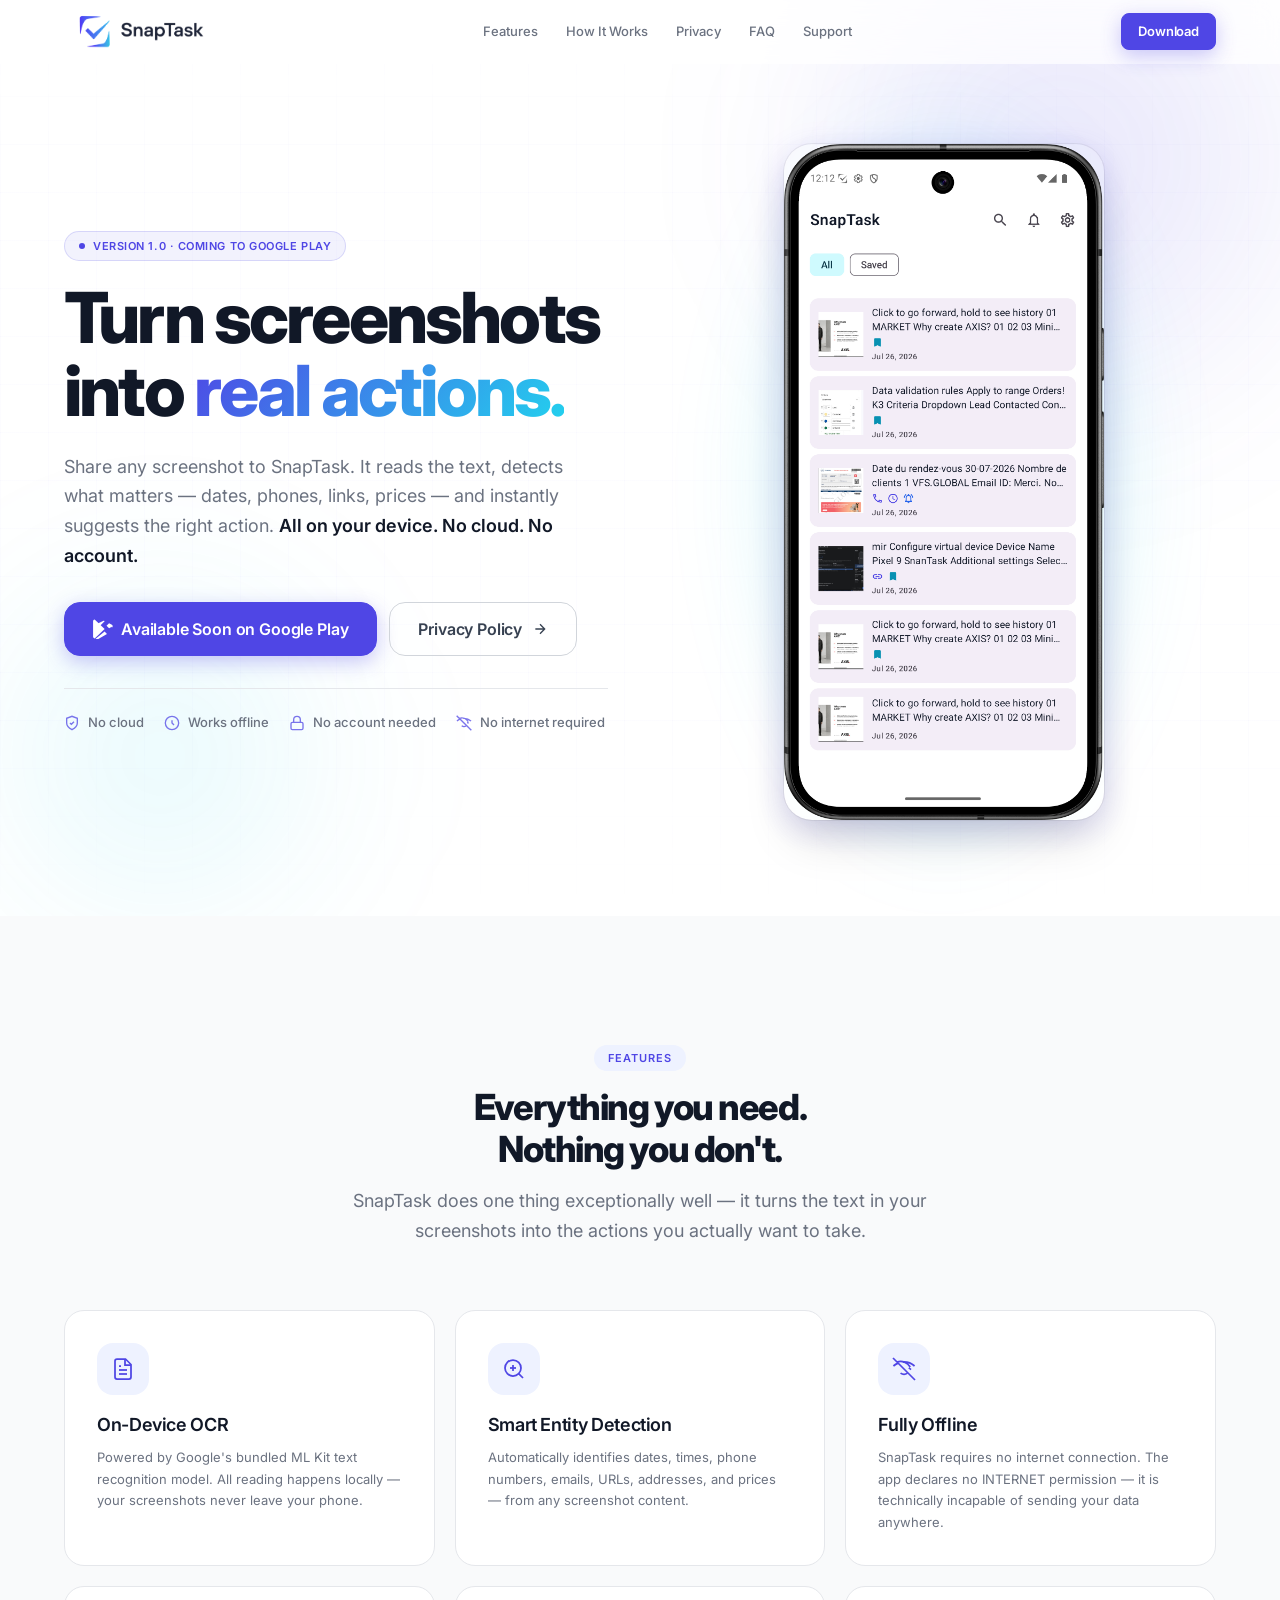
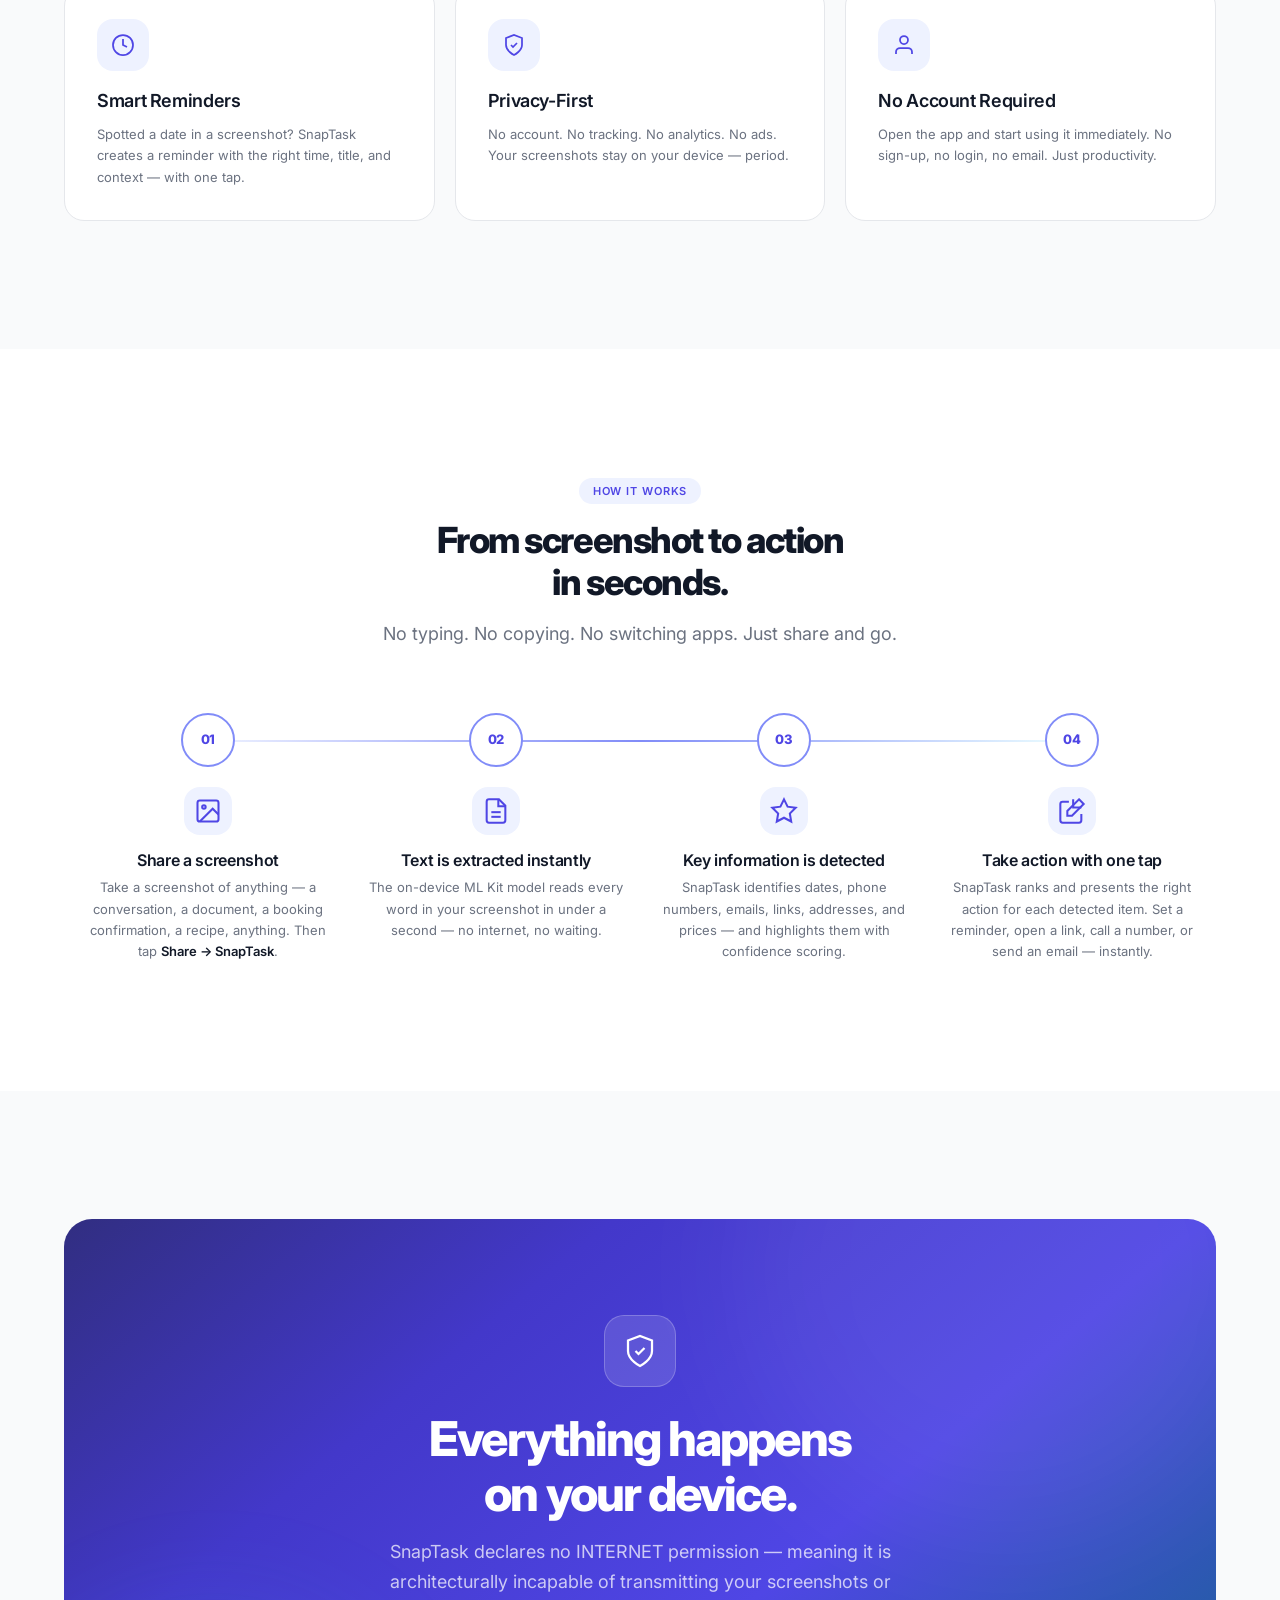
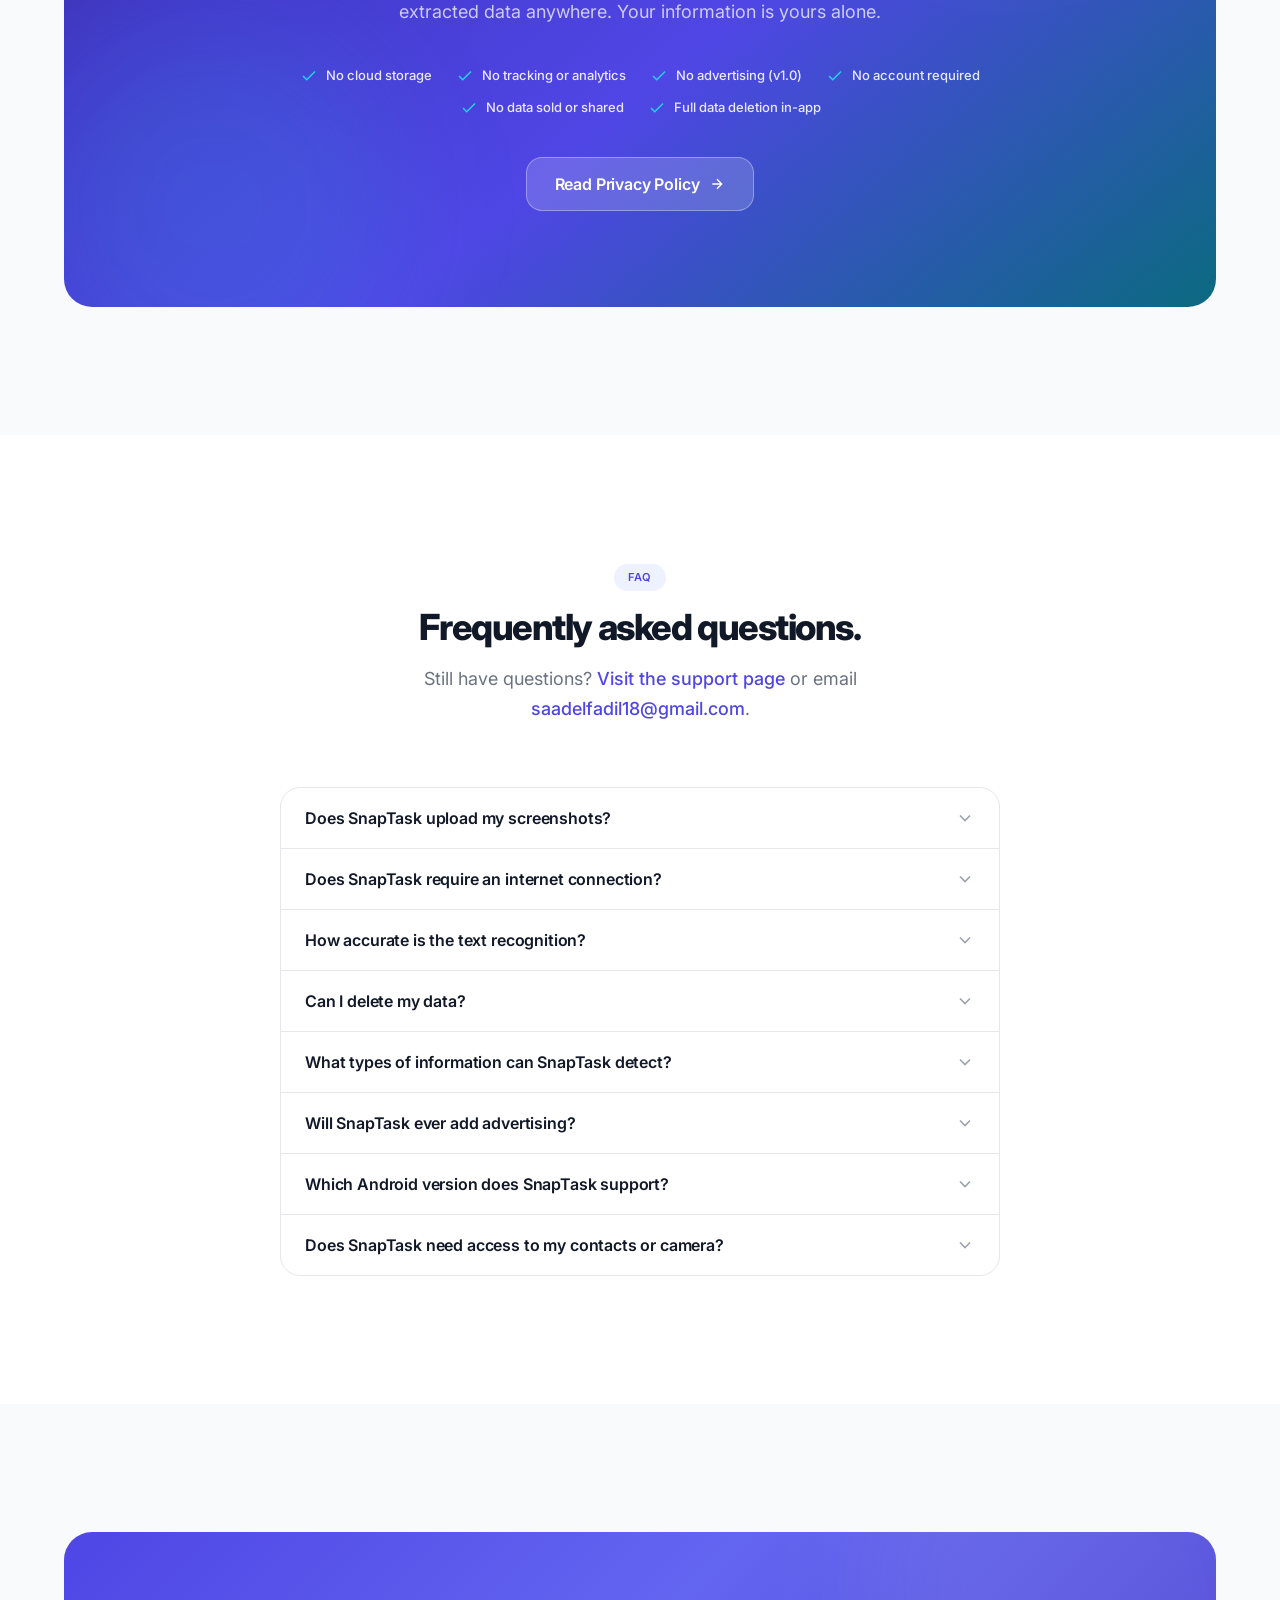
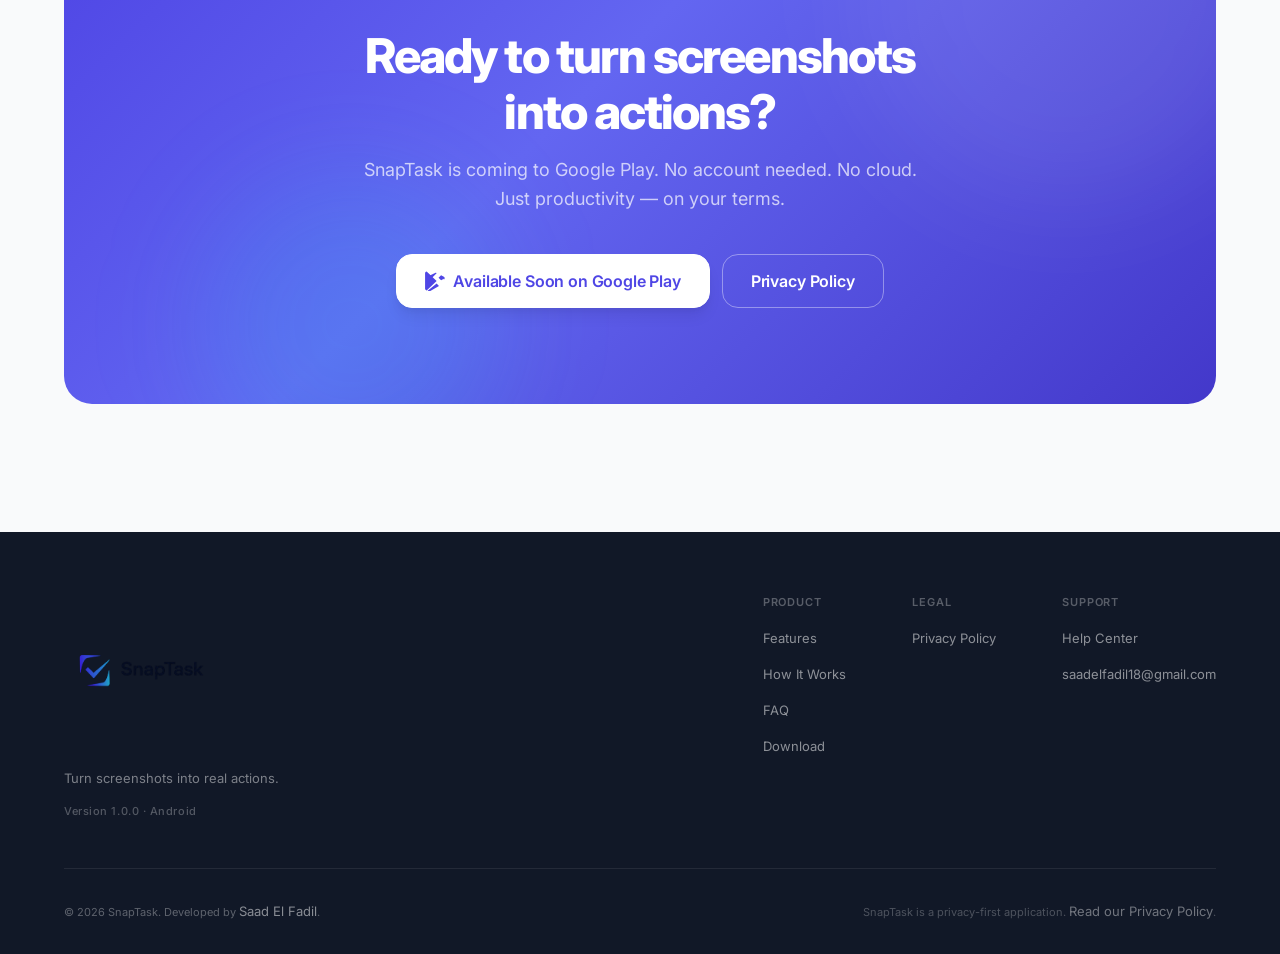
==== commit e20cf753: "WEBSITE 2nd PUSH" ====
--- a/index.html
+++ b/index.html
@@ -85,7 +85,7 @@
 
       <!-- Logo -->
       <a href="index.html" class="nav__logo" aria-label="SnapTask home">
-        <img src="assets/logo.svg" alt="SnapTask" width="120" height="32" />
+        <img src="assets/logo.png" alt="SnapTask" width="auto" height="150" />
       </a>
 
       <!-- Desktop links -->
@@ -910,7 +910,7 @@
         <!-- Brand column -->
         <div class="footer__brand">
           <a href="index.html" class="footer__logo" aria-label="SnapTask home">
-            <img src="assets/logo.svg" alt="SnapTask" width="110" height="28" loading="lazy" />
+            <img src="assets/logo.png" alt="SnapTask" height="150" loading="lazy" />
           </a>
           <p class="footer__tagline">
             Turn screenshots into real actions.
--- a/styles.css
+++ b/styles.css
@@ -31,76 +31,76 @@
    23  Responsive — XSmall  (≤ 380 px)
    ============================================================ */
 
-
 /* ── 01  Design Tokens ────────────────────────────────────────────────── */
 :root {
-
   /* Brand palette */
-  --c-primary:        #4F46E5;
-  --c-primary-dark:   #4338CA;
-  --c-primary-darker: #312E81;
-  --c-primary-light:  #818CF8;
-  --c-primary-pale:   #EEF2FF;
-  --c-secondary:      #22D3EE;
-  --c-secondary-dark: #0891B2;
-  --c-secondary-pale: #ECFEFF;
+  --c-primary: #4f46e5;
+  --c-primary-dark: #4338ca;
+  --c-primary-darker: #312e81;
+  --c-primary-light: #818cf8;
+  --c-primary-pale: #eef2ff;
+  --c-secondary: #22d3ee;
+  --c-secondary-dark: #0891b2;
+  --c-secondary-pale: #ecfeff;
 
   /* Neutrals */
-  --c-bg:             #FFFFFF;
-  --c-surface:        #F9FAFB;
-  --c-surface-2:      #F3F4F6;
-  --c-border:         #E5E7EB;
-  --c-border-strong:  #D1D5DB;
-  --c-text:           #111827;
-  --c-text-2:         #374151;
-  --c-text-3:         #6B7280;
-  --c-text-4:         #9CA3AF;
+  --c-bg: #ffffff;
+  --c-surface: #f9fafb;
+  --c-surface-2: #f3f4f6;
+  --c-border: #e5e7eb;
+  --c-border-strong: #d1d5db;
+  --c-text: #111827;
+  --c-text-2: #374151;
+  --c-text-3: #6b7280;
+  --c-text-4: #9ca3af;
 
   /* Typography */
-  --font: 'Inter', -apple-system, BlinkMacSystemFont, 'Segoe UI', system-ui, sans-serif;
+  --font:
+    "Inter", -apple-system, BlinkMacSystemFont, "Segoe UI", system-ui,
+    sans-serif;
 
   /* Type scale (rem) */
-  --text-xs:   0.6875rem;   /* 11 px */
-  --text-sm:   0.8125rem;   /* 13 px */
-  --text-base: 1rem;        /* 16 px */
-  --text-lg:   1.125rem;    /* 18 px */
-  --text-xl:   1.25rem;     /* 20 px */
-  --text-2xl:  1.5rem;      /* 24 px */
-  --text-3xl:  1.875rem;    /* 30 px */
-  --text-4xl:  2.25rem;     /* 36 px */
-  --text-5xl:  3rem;        /* 48 px */
-  --text-6xl:  3.75rem;     /* 60 px */
-  --text-7xl:  4.5rem;      /* 72 px */
+  --text-xs: 0.6875rem; /* 11 px */
+  --text-sm: 0.8125rem; /* 13 px */
+  --text-base: 1rem; /* 16 px */
+  --text-lg: 1.125rem; /* 18 px */
+  --text-xl: 1.25rem; /* 20 px */
+  --text-2xl: 1.5rem; /* 24 px */
+  --text-3xl: 1.875rem; /* 30 px */
+  --text-4xl: 2.25rem; /* 36 px */
+  --text-5xl: 3rem; /* 48 px */
+  --text-6xl: 3.75rem; /* 60 px */
+  --text-7xl: 4.5rem; /* 72 px */
 
   /* Font weights */
-  --fw-light:     300;
-  --fw-regular:   400;
-  --fw-medium:    500;
-  --fw-semibold:  600;
-  --fw-bold:      700;
+  --fw-light: 300;
+  --fw-regular: 400;
+  --fw-medium: 500;
+  --fw-semibold: 600;
+  --fw-bold: 700;
   --fw-extrabold: 800;
 
   /* Line heights */
-  --lh-tight:   1.15;
-  --lh-snug:    1.3;
-  --lh-normal:  1.5;
+  --lh-tight: 1.15;
+  --lh-snug: 1.3;
+  --lh-normal: 1.5;
   --lh-relaxed: 1.65;
 
   /* Letter spacing */
-  --ls-tight:  -0.04em;
-  --ls-snug:   -0.025em;
+  --ls-tight: -0.04em;
+  --ls-snug: -0.025em;
   --ls-normal: 0;
-  --ls-wide:   0.05em;
-  --ls-wider:  0.08em;
+  --ls-wide: 0.05em;
+  --ls-wider: 0.08em;
 
   /* Spacing scale */
-  --sp-1:  0.25rem;
-  --sp-2:  0.5rem;
-  --sp-3:  0.75rem;
-  --sp-4:  1rem;
-  --sp-5:  1.25rem;
-  --sp-6:  1.5rem;
-  --sp-8:  2rem;
+  --sp-1: 0.25rem;
+  --sp-2: 0.5rem;
+  --sp-3: 0.75rem;
+  --sp-4: 1rem;
+  --sp-5: 1.25rem;
+  --sp-6: 1.5rem;
+  --sp-8: 2rem;
   --sp-10: 2.5rem;
   --sp-12: 3rem;
   --sp-16: 4rem;
@@ -109,41 +109,43 @@
   --sp-32: 8rem;
 
   /* Border radius */
-  --r-sm:   6px;
-  --r-md:   8px;
-  --r-lg:   12px;
-  --r-xl:   16px;
-  --r-2xl:  20px;
-  --r-3xl:  28px;
+  --r-sm: 6px;
+  --r-md: 8px;
+  --r-lg: 12px;
+  --r-xl: 16px;
+  --r-2xl: 20px;
+  --r-3xl: 28px;
   --r-full: 9999px;
 
   /* Shadows */
-  --sh-xs:      0 1px 2px rgba(0,0,0,.05);
-  --sh-sm:      0 1px 3px rgba(0,0,0,.08), 0 1px 2px rgba(0,0,0,.04);
-  --sh-md:      0 4px 6px -1px rgba(0,0,0,.08), 0 2px 4px -1px rgba(0,0,0,.04);
-  --sh-lg:      0 10px 15px -3px rgba(0,0,0,.08), 0 4px 6px -2px rgba(0,0,0,.04);
-  --sh-xl:      0 20px 25px -5px rgba(0,0,0,.08), 0 10px 10px -5px rgba(0,0,0,.04);
-  --sh-2xl:     0 25px 50px -12px rgba(0,0,0,.18);
-  --sh-primary: 0 6px 20px rgba(79,70,229,.30);
-  --sh-primary-lg: 0 14px 36px rgba(79,70,229,.38);
+  --sh-xs: 0 1px 2px rgba(0, 0, 0, 0.05);
+  --sh-sm: 0 1px 3px rgba(0, 0, 0, 0.08), 0 1px 2px rgba(0, 0, 0, 0.04);
+  --sh-md:
+    0 4px 6px -1px rgba(0, 0, 0, 0.08), 0 2px 4px -1px rgba(0, 0, 0, 0.04);
+  --sh-lg:
+    0 10px 15px -3px rgba(0, 0, 0, 0.08), 0 4px 6px -2px rgba(0, 0, 0, 0.04);
+  --sh-xl:
+    0 20px 25px -5px rgba(0, 0, 0, 0.08), 0 10px 10px -5px rgba(0, 0, 0, 0.04);
+  --sh-2xl: 0 25px 50px -12px rgba(0, 0, 0, 0.18);
+  --sh-primary: 0 6px 20px rgba(79, 70, 229, 0.3);
+  --sh-primary-lg: 0 14px 36px rgba(79, 70, 229, 0.38);
 
   /* Transitions */
-  --ease:        200ms ease;
-  --ease-slow:   300ms ease;
+  --ease: 200ms ease;
+  --ease-slow: 300ms ease;
   --ease-spring: cubic-bezier(0.175, 0.885, 0.32, 1.275);
 
   /* Layout */
   --container-max: 1200px;
-  --container-px:  1.5rem;
-  --nav-h:         64px;
+  --container-px: 1.5rem;
+  --nav-h: 64px;
 
   /* Z-index layers */
-  --z-base:    0;
-  --z-raised:  10;
-  --z-sticky:  200;
+  --z-base: 0;
+  --z-raised: 10;
+  --z-sticky: 200;
   --z-overlay: 300;
 }
-
 
 /* ── 02  CSS Reset & Base ─────────────────────────────────────────────── */
 *,
@@ -174,12 +176,16 @@
   overflow-x: hidden;
 }
 
-img, video, svg {
+img,
+video,
+svg {
   display: block;
   max-width: 100%;
 }
 
-img { height: auto; }
+img {
+  height: auto;
+}
 
 a {
   color: inherit;
@@ -194,19 +200,32 @@
   padding: 0;
 }
 
-ul, ol { list-style: none; }
-
-h1, h2, h3, h4, h5, h6 {
+ul,
+ol {
+  list-style: none;
+}
+
+h1,
+h2,
+h3,
+h4,
+h5,
+h6 {
   font-weight: var(--fw-bold);
   line-height: var(--lh-tight);
   letter-spacing: var(--ls-snug);
   color: var(--c-text);
 }
 
-p { color: var(--c-text-3); line-height: var(--lh-relaxed); }
-
-strong { font-weight: var(--fw-semibold); color: var(--c-text); }
-
+p {
+  color: var(--c-text-3);
+  line-height: var(--lh-relaxed);
+}
+
+strong {
+  font-weight: var(--fw-semibold);
+  color: var(--c-text);
+}
 
 /* ── 03  Typography Utilities ─────────────────────────────────────────── */
 
@@ -217,8 +236,9 @@
   border-bottom: 1px solid transparent;
   transition: border-color var(--ease);
 }
-.text-link:hover { border-bottom-color: var(--c-primary); }
-
+.text-link:hover {
+  border-bottom-color: var(--c-primary);
+}
 
 /* ── 04  Layout & Container ───────────────────────────────────────────── */
 .container {
@@ -227,7 +247,6 @@
   margin-inline: auto;
   padding-inline: var(--container-px);
 }
-
 
 /* ── 05  Section Shared Styles ────────────────────────────────────────── */
 
@@ -271,7 +290,6 @@
   color: var(--c-text-3);
   line-height: var(--lh-relaxed);
 }
-
 
 /* ── 06  Buttons ──────────────────────────────────────────────────────── */
 .btn {
@@ -294,15 +312,24 @@
   overflow: hidden;
   transition:
     background-color var(--ease),
-    border-color    var(--ease),
-    color           var(--ease),
-    box-shadow      var(--ease),
-    transform       var(--ease);
+    border-color var(--ease),
+    color var(--ease),
+    box-shadow var(--ease),
+    transform var(--ease);
 }
 
 /* ── Sizes */
-.btn--sm  { font-size: var(--text-sm);  padding: 0.5rem 1rem;    border-radius: var(--r-md); gap: 0.375rem; }
-.btn--lg  { font-size: var(--text-base); padding: 0.875rem 1.75rem; border-radius: var(--r-xl); }
+.btn--sm {
+  font-size: var(--text-sm);
+  padding: 0.5rem 1rem;
+  border-radius: var(--r-md);
+  gap: 0.375rem;
+}
+.btn--lg {
+  font-size: var(--text-base);
+  padding: 0.875rem 1.75rem;
+  border-radius: var(--r-xl);
+}
 
 /* ── Primary (indigo) */
 .btn--primary {
@@ -317,7 +344,10 @@
   box-shadow: var(--sh-primary-lg);
   transform: translateY(-1px);
 }
-.btn--primary:active  { transform: translateY(0); box-shadow: var(--sh-primary); }
+.btn--primary:active {
+  transform: translateY(0);
+  box-shadow: var(--sh-primary);
+}
 
 /* ── Ghost (outline on white) */
 .btn--ghost {
@@ -331,7 +361,9 @@
   color: var(--c-text);
   transform: translateY(-1px);
 }
-.btn--ghost:active { transform: translateY(0); }
+.btn--ghost:active {
+  transform: translateY(0);
+}
 
 /* ── White (for dark / gradient card backgrounds) */
 .btn--white {
@@ -341,31 +373,40 @@
   box-shadow: var(--sh-lg);
 }
 .btn--white:hover {
-  background: rgba(255,255,255,.92);
+  background: rgba(255, 255, 255, 0.92);
   box-shadow: var(--sh-xl);
   transform: translateY(-1px);
 }
-.btn--white:active { transform: translateY(0); }
+.btn--white:active {
+  transform: translateY(0);
+}
 
 /* ── Ghost-white (outline on dark backgrounds) */
 .btn--ghost-white {
   background: transparent;
   color: #fff;
-  border-color: rgba(255,255,255,.38);
+  border-color: rgba(255, 255, 255, 0.38);
 }
 .btn--ghost-white:hover {
-  background: rgba(255,255,255,.10);
-  border-color: rgba(255,255,255,.65);
+  background: rgba(255, 255, 255, 0.1);
+  border-color: rgba(255, 255, 255, 0.65);
   transform: translateY(-1px);
 }
-.btn--ghost-white:active { transform: translateY(0); }
+.btn--ghost-white:active {
+  transform: translateY(0);
+}
 
 /* ── Icon helpers */
-.btn__icon { flex-shrink: 0; }
-.btn__icon--right { margin-left: 0.125rem; transition: transform var(--ease); }
-
-.btn--ghost:hover      .btn__icon--right,
-.btn--primary:hover    .btn__icon--right,
+.btn__icon {
+  flex-shrink: 0;
+}
+.btn__icon--right {
+  margin-left: 0.125rem;
+  transition: transform var(--ease);
+}
+
+.btn--ghost:hover .btn__icon--right,
+.btn--primary:hover .btn__icon--right,
 .btn--ghost-white:hover .btn__icon--right {
   transform: translateX(3px);
 }
@@ -376,15 +417,14 @@
   outline-offset: 3px;
 }
 
-
 /* ── 07  Badge ────────────────────────────────────────────────────────── */
 .badge {
   display: inline-flex;
   align-items: center;
   gap: var(--sp-2);
   padding: 0.35rem 0.875rem;
-  background: rgba(79,70,229,.07);
-  border: 1px solid rgba(79,70,229,.17);
+  background: rgba(79, 70, 229, 0.07);
+  border: 1px solid rgba(79, 70, 229, 0.17);
   border-radius: var(--r-full);
   font-size: var(--text-xs);
   font-weight: var(--fw-semibold);
@@ -405,7 +445,6 @@
   animation: pulse-dot 2.5s ease-in-out infinite;
 }
 
-
 /* ── 08  Navigation ───────────────────────────────────────────────────── */
 .site-header {
   position: fixed;
@@ -415,20 +454,20 @@
   height: var(--nav-h);
 
   /* Glassmorphism base — subtle by default */
-  background: rgba(255,255,255,.72);
+  background: rgba(255, 255, 255, 0.72);
   backdrop-filter: blur(12px) saturate(180%);
   -webkit-backdrop-filter: blur(12px) saturate(180%);
   border-bottom: 1px solid transparent;
 
   transition:
     background-color var(--ease-slow),
-    border-color     var(--ease-slow),
-    box-shadow       var(--ease-slow);
+    border-color var(--ease-slow),
+    box-shadow var(--ease-slow);
 }
 
 /* JS adds `.scrolled` after the user has scrolled past 10 px */
 .site-header.scrolled {
-  background: rgba(255,255,255,.96);
+  background: rgba(255, 255, 255, 0.96);
   border-bottom-color: var(--c-border);
   box-shadow: var(--sh-sm);
 }
@@ -447,11 +486,17 @@
   flex-shrink: 0;
   display: flex;
   align-items: center;
-  opacity: .9;
+  opacity: 0.9;
   transition: opacity var(--ease);
 }
-.nav__logo:hover { opacity: 1; }
-.nav__logo img   { height: 28px; width: auto; }
+.nav__logo:hover {
+  opacity: 1;
+}
+.nav__logo img {
+  height: 150px;
+  width: auto;
+  display: block;
+}
 
 /* Desktop link list */
 .nav__links {
@@ -467,7 +512,9 @@
   font-weight: var(--fw-medium);
   color: var(--c-text-3);
   border-radius: var(--r-md);
-  transition: color var(--ease), background-color var(--ease);
+  transition:
+    color var(--ease),
+    background-color var(--ease);
 }
 .nav__link:hover {
   color: var(--c-text);
@@ -499,7 +546,9 @@
   border-radius: var(--r-md);
   transition: background-color var(--ease);
 }
-.nav__burger:hover { background: var(--c-surface); }
+.nav__burger:hover {
+  background: var(--c-surface);
+}
 
 .nav__burger-bar {
   display: block;
@@ -507,7 +556,9 @@
   height: 2px;
   background: var(--c-text);
   border-radius: 2px;
-  transition: transform var(--ease), opacity var(--ease);
+  transition:
+    transform var(--ease),
+    opacity var(--ease);
 }
 
 /* Burger → X animation */
@@ -526,10 +577,9 @@
   outline-offset: 2px;
 }
 
-
 /* ── 09  Mobile Menu ──────────────────────────────────────────────────── */
 .mobile-menu {
-  background: rgba(255,255,255,.98);
+  background: rgba(255, 255, 255, 0.98);
   backdrop-filter: blur(16px);
   -webkit-backdrop-filter: blur(16px);
   border-bottom: 1px solid var(--c-border);
@@ -538,7 +588,9 @@
 
 /* The HTML `hidden` attribute already removes the element from flow;
    this is just belt-and-suspenders for JS-toggled visibility */
-.mobile-menu[hidden] { display: none; }
+.mobile-menu[hidden] {
+  display: none;
+}
 
 .mobile-menu__links {
   display: flex;
@@ -553,7 +605,9 @@
   font-weight: var(--fw-medium);
   color: var(--c-text-3);
   border-radius: var(--r-lg);
-  transition: color var(--ease), background-color var(--ease);
+  transition:
+    color var(--ease),
+    background-color var(--ease);
 }
 .mobile-menu__link:hover {
   color: var(--c-text);
@@ -573,7 +627,6 @@
   color: #fff;
 }
 
-
 /* ── 10  Hero Section ─────────────────────────────────────────────────── */
 .hero {
   position: relative;
@@ -581,7 +634,7 @@
   display: flex;
   align-items: center;
   /* Room for the fixed nav + breathing space */
-  padding-top:    calc(var(--nav-h) + var(--sp-20));
+  padding-top: calc(var(--nav-h) + var(--sp-20));
   padding-bottom: var(--sp-24);
   overflow: hidden;
 }
@@ -600,13 +653,23 @@
   position: absolute;
   inset: 0;
   background-image:
-    linear-gradient(rgba(79,70,229,.03) 1px, transparent 1px),
-    linear-gradient(90deg, rgba(79,70,229,.03) 1px, transparent 1px);
+    linear-gradient(rgba(79, 70, 229, 0.03) 1px, transparent 1px),
+    linear-gradient(90deg, rgba(79, 70, 229, 0.03) 1px, transparent 1px);
   background-size: 48px 48px;
-  -webkit-mask-image:
-    linear-gradient(to bottom, transparent 0%, rgba(0,0,0,.55) 18%, rgba(0,0,0,.55) 78%, transparent 100%);
-  mask-image:
-    linear-gradient(to bottom, transparent 0%, rgba(0,0,0,.55) 18%, rgba(0,0,0,.55) 78%, transparent 100%);
+  -webkit-mask-image: linear-gradient(
+    to bottom,
+    transparent 0%,
+    rgba(0, 0, 0, 0.55) 18%,
+    rgba(0, 0, 0, 0.55) 78%,
+    transparent 100%
+  );
+  mask-image: linear-gradient(
+    to bottom,
+    transparent 0%,
+    rgba(0, 0, 0, 0.55) 18%,
+    rgba(0, 0, 0, 0.55) 78%,
+    transparent 100%
+  );
 }
 
 /* Colour blobs */
@@ -619,7 +682,11 @@
 .hero__blob--1 {
   width: 680px;
   height: 680px;
-  background: radial-gradient(ellipse, rgba(79,70,229,.15) 0%, transparent 68%);
+  background: radial-gradient(
+    ellipse,
+    rgba(79, 70, 229, 0.15) 0%,
+    transparent 68%
+  );
   top: -180px;
   right: -120px;
   animation: blob-drift-a 14s ease-in-out infinite;
@@ -627,7 +694,11 @@
 .hero__blob--2 {
   width: 480px;
   height: 480px;
-  background: radial-gradient(ellipse, rgba(34,211,238,.12) 0%, transparent 68%);
+  background: radial-gradient(
+    ellipse,
+    rgba(34, 211, 238, 0.12) 0%,
+    transparent 68%
+  );
   bottom: -80px;
   left: -80px;
   animation: blob-drift-b 18s ease-in-out infinite;
@@ -644,7 +715,9 @@
 }
 
 /* ── Left: copy */
-.hero__copy { max-width: 580px; }
+.hero__copy {
+  max-width: 580px;
+}
 
 .hero__headline {
   font-size: clamp(var(--text-4xl), 5.5vw, var(--text-7xl));
@@ -654,13 +727,17 @@
   color: var(--c-text);
   margin-bottom: var(--sp-6);
   /* Entrance animation */
-  animation: fade-up .8s ease both;
-  animation-delay: .05s;
+  animation: fade-up 0.8s ease both;
+  animation-delay: 0.05s;
 }
 
 /* Gradient "real actions." span */
 .hero__headline-gradient {
-  background: linear-gradient(130deg, var(--c-primary) 0%, var(--c-secondary) 100%);
+  background: linear-gradient(
+    130deg,
+    var(--c-primary) 0%,
+    var(--c-secondary) 100%
+  );
   -webkit-background-clip: text;
   -webkit-text-fill-color: transparent;
   background-clip: text;
@@ -673,8 +750,8 @@
   line-height: var(--lh-relaxed);
   max-width: 500px;
   margin-bottom: var(--sp-8);
-  animation: fade-up .8s ease both;
-  animation-delay: .15s;
+  animation: fade-up 0.8s ease both;
+  animation-delay: 0.15s;
 }
 
 .hero__buttons {
@@ -683,8 +760,8 @@
   align-items: center;
   gap: var(--sp-3);
   margin-bottom: var(--sp-8);
-  animation: fade-up .8s ease both;
-  animation-delay: .25s;
+  animation: fade-up 0.8s ease both;
+  animation-delay: 0.25s;
 }
 
 /* Trust strip */
@@ -694,8 +771,8 @@
   gap: var(--sp-5);
   padding-top: var(--sp-6);
   border-top: 1px solid var(--c-border);
-  animation: fade-up .8s ease both;
-  animation-delay: .35s;
+  animation: fade-up 0.8s ease both;
+  animation-delay: 0.35s;
 }
 
 .trust-item {
@@ -706,15 +783,19 @@
   font-weight: var(--fw-medium);
   color: var(--c-text-3);
 }
-.trust-item svg { color: var(--c-primary); opacity: .75; flex-shrink: 0; }
+.trust-item svg {
+  color: var(--c-primary);
+  opacity: 0.75;
+  flex-shrink: 0;
+}
 
 /* ── Right: phone visual */
 .hero__visual {
   display: flex;
   justify-content: center;
   align-items: center;
-  animation: fade-up .9s ease both;
-  animation-delay: .2s;
+  animation: fade-up 0.9s ease both;
+  animation-delay: 0.2s;
 }
 
 .hero__phone-wrap {
@@ -728,8 +809,8 @@
   inset: -64px;
   background: radial-gradient(
     ellipse at center,
-    rgba(79,70,229,.26) 0%,
-    rgba(34,211,238,.13) 45%,
+    rgba(79, 70, 229, 0.26) 0%,
+    rgba(34, 211, 238, 0.13) 45%,
     transparent 70%
   );
   filter: blur(36px);
@@ -744,15 +825,16 @@
   max-width: 320px;
   border-radius: var(--r-3xl);
   box-shadow:
-    0 0 0 1px rgba(0,0,0,.06),
+    0 0 0 1px rgba(0, 0, 0, 0.06),
     var(--sh-2xl),
-    0 8px 32px rgba(79,70,229,.18);
+    0 8px 32px rgba(79, 70, 229, 0.18);
   animation: float 7s ease-in-out infinite;
 }
 
-
 /* ── 11  Features Section ─────────────────────────────────────────────── */
-.features { background: var(--c-surface); }
+.features {
+  background: var(--c-surface);
+}
 
 /* 3-column grid */
 .features__grid {
@@ -768,14 +850,14 @@
   border-radius: var(--r-2xl);
   padding: var(--sp-8);
   transition:
-    transform    var(--ease-slow),
-    box-shadow   var(--ease-slow),
+    transform var(--ease-slow),
+    box-shadow var(--ease-slow),
     border-color var(--ease-slow);
 }
 .feature-card:hover {
   transform: translateY(-4px);
   box-shadow: var(--sh-xl);
-  border-color: rgba(79,70,229,.22);
+  border-color: rgba(79, 70, 229, 0.22);
 }
 
 /* Icon container */
@@ -791,8 +873,8 @@
   margin-bottom: var(--sp-5);
   transition:
     background-color var(--ease),
-    color           var(--ease),
-    transform       var(--ease);
+    color var(--ease),
+    transform var(--ease);
 }
 .feature-card:hover .feature-card__icon {
   background: var(--c-primary);
@@ -814,9 +896,10 @@
   line-height: var(--lh-relaxed);
 }
 
-
 /* ── 12  How It Works Section ─────────────────────────────────────────── */
-.how-it-works { background: var(--c-bg); }
+.how-it-works {
+  background: var(--c-bg);
+}
 
 /* 4-column grid of steps */
 .steps {
@@ -830,13 +913,18 @@
 
 /* Horizontal connector line spanning the inner steps */
 .steps::before {
-  content: '';
+  content: "";
   position: absolute;
-  top: 27px;              /* vertically centres on the number bubbles */
-  left: calc(100% / 8);  /* starts at centre of first bubble */
+  top: 27px; /* vertically centres on the number bubbles */
+  left: calc(100% / 8); /* starts at centre of first bubble */
   right: calc(100% / 8); /* ends at centre of last bubble */
   height: 2px;
-  background: linear-gradient(90deg, var(--c-primary-pale), var(--c-primary-light), var(--c-secondary-pale));
+  background: linear-gradient(
+    90deg,
+    var(--c-primary-pale),
+    var(--c-primary-light),
+    var(--c-secondary-pale)
+  );
   z-index: 0;
 }
 
@@ -852,7 +940,9 @@
 }
 
 /* Connector div — handled via ::before on parent; hidden per step */
-.step__connector { display: none; }
+.step__connector {
+  display: none;
+}
 
 /* Numbered bubble */
 .step__number {
@@ -872,7 +962,10 @@
   position: relative;
   z-index: 2;
   flex-shrink: 0;
-  transition: background-color var(--ease), color var(--ease), border-color var(--ease);
+  transition:
+    background-color var(--ease),
+    color var(--ease),
+    border-color var(--ease);
 }
 .step:hover .step__number {
   background: var(--c-primary);
@@ -897,7 +990,9 @@
   justify-content: center;
   color: var(--c-primary);
   margin-bottom: var(--sp-4);
-  transition: background-color var(--ease), color var(--ease);
+  transition:
+    background-color var(--ease),
+    color var(--ease);
 }
 .step:hover .step__icon {
   background: var(--c-primary);
@@ -917,11 +1012,14 @@
   color: var(--c-text-3);
   line-height: var(--lh-relaxed);
 }
-.step__description strong { color: var(--c-text); }
-
+.step__description strong {
+  color: var(--c-text);
+}
 
 /* ── 13  Privacy Section ──────────────────────────────────────────────── */
-.privacy-section { background: var(--c-surface); }
+.privacy-section {
+  background: var(--c-surface);
+}
 
 /* Full-bleed dark gradient card */
 .privacy-card {
@@ -929,9 +1027,9 @@
   background: linear-gradient(
     140deg,
     var(--c-primary-darker) 0%,
-    var(--c-primary-dark)   28%,
-    var(--c-primary)        58%,
-    #0B6A80                 100%
+    var(--c-primary-dark) 28%,
+    var(--c-primary) 58%,
+    #0b6a80 100%
   );
   border-radius: var(--r-3xl);
   padding: var(--sp-24) var(--sp-16);
@@ -955,14 +1053,14 @@
 .privacy-card__shape--1 {
   width: 540px;
   height: 540px;
-  background: rgba(255,255,255,.06);
+  background: rgba(255, 255, 255, 0.06);
   top: -220px;
   right: -60px;
 }
 .privacy-card__shape--2 {
   width: 360px;
   height: 360px;
-  background: rgba(34,211,238,.12);
+  background: rgba(34, 211, 238, 0.12);
   bottom: -80px;
   left: -30px;
 }
@@ -979,8 +1077,8 @@
 .privacy-card__icon {
   width: 72px;
   height: 72px;
-  background: rgba(255,255,255,.13);
-  border: 1px solid rgba(255,255,255,.22);
+  background: rgba(255, 255, 255, 0.13);
+  border: 1px solid rgba(255, 255, 255, 0.22);
   border-radius: var(--r-2xl);
   display: flex;
   align-items: center;
@@ -1001,7 +1099,7 @@
 
 .privacy-card__description {
   font-size: var(--text-lg);
-  color: rgba(255,255,255,.72);
+  color: rgba(255, 255, 255, 0.72);
   line-height: var(--lh-relaxed);
   max-width: 560px;
   margin-inline: auto;
@@ -1024,7 +1122,7 @@
   gap: var(--sp-2);
   font-size: var(--text-sm);
   font-weight: var(--fw-medium);
-  color: rgba(255,255,255,.88);
+  color: rgba(255, 255, 255, 0.88);
 }
 
 .privacy-stat__icon {
@@ -1036,19 +1134,20 @@
 
 /* Override the primary button for dark card context */
 .privacy-card .privacy-card__cta.btn--primary {
-  background:   rgba(255,255,255,.17);
-  border-color: rgba(255,255,255,.33);
-  color:        #fff;
-  box-shadow:   none;
+  background: rgba(255, 255, 255, 0.17);
+  border-color: rgba(255, 255, 255, 0.33);
+  color: #fff;
+  box-shadow: none;
 }
 .privacy-card .privacy-card__cta.btn--primary:hover {
-  background: rgba(255,255,255,.27);
+  background: rgba(255, 255, 255, 0.27);
   box-shadow: none;
 }
 
-
 /* ── 14  FAQ Accordion ────────────────────────────────────────────────── */
-.faq { background: var(--c-bg); }
+.faq {
+  background: var(--c-bg);
+}
 
 /* Contained list with a single border */
 .faq__list {
@@ -1059,8 +1158,12 @@
   overflow: hidden;
 }
 
-.faq-item { border-bottom: 1px solid var(--c-border); }
-.faq-item:last-child { border-bottom: none; }
+.faq-item {
+  border-bottom: 1px solid var(--c-border);
+}
+.faq-item:last-child {
+  border-bottom: none;
+}
 
 /* Question trigger button */
 .faq-item__question {
@@ -1076,7 +1179,9 @@
   color: var(--c-text);
   text-align: left;
   gap: var(--sp-4);
-  transition: background-color var(--ease), color var(--ease);
+  transition:
+    background-color var(--ease),
+    color var(--ease);
 }
 .faq-item__question:hover {
   background: var(--c-surface);
@@ -1093,9 +1198,13 @@
   align-items: center;
   color: var(--c-text-4);
   flex-shrink: 0;
-  transition: transform var(--ease-slow), color var(--ease);
-}
-.faq-item__question:hover .faq-item__chevron         { color: var(--c-primary); }
+  transition:
+    transform var(--ease-slow),
+    color var(--ease);
+}
+.faq-item__question:hover .faq-item__chevron {
+  color: var(--c-primary);
+}
 .faq-item__question[aria-expanded="true"] .faq-item__chevron {
   transform: rotate(180deg);
   color: var(--c-primary);
@@ -1106,7 +1215,9 @@
   padding: 0 var(--sp-6) var(--sp-5);
   background: var(--c-primary-pale);
 }
-.faq-item__answer[hidden] { display: none; }
+.faq-item__answer[hidden] {
+  display: none;
+}
 
 .faq-item__answer p {
   font-size: var(--text-sm);
@@ -1120,16 +1231,17 @@
   outline-offset: -2px;
 }
 
-
 /* ── 15  CTA Section ──────────────────────────────────────────────────── */
-.cta-section { background: var(--c-surface); }
+.cta-section {
+  background: var(--c-surface);
+}
 
 .cta-card {
   position: relative;
   background: linear-gradient(
     135deg,
-    var(--c-primary)      0%,
-    #6366F1               42%,
+    var(--c-primary) 0%,
+    #6366f1 42%,
     var(--c-primary-dark) 100%
   );
   border-radius: var(--r-3xl);
@@ -1153,14 +1265,14 @@
 .cta-card__blob--1 {
   width: 420px;
   height: 420px;
-  background: rgba(255,255,255,.08);
+  background: rgba(255, 255, 255, 0.08);
   top: -150px;
   right: -60px;
 }
 .cta-card__blob--2 {
   width: 300px;
   height: 300px;
-  background: rgba(34,211,238,.14);
+  background: rgba(34, 211, 238, 0.14);
   bottom: -70px;
   left: 12%;
 }
@@ -1183,7 +1295,7 @@
 
 .cta-card__description {
   font-size: var(--text-lg);
-  color: rgba(255,255,255,.7);
+  color: rgba(255, 255, 255, 0.7);
   line-height: var(--lh-relaxed);
   margin-bottom: var(--sp-10);
 }
@@ -1196,11 +1308,10 @@
   gap: var(--sp-3);
 }
 
-
 /* ── 16  Footer ───────────────────────────────────────────────────────── */
 .site-footer {
-  background: var(--c-text);   /* near-black #111827 */
-  padding-top:    var(--sp-16);
+  background: var(--c-text); /* near-black #111827 */
+  padding-top: var(--sp-16);
   padding-bottom: var(--sp-8);
 }
 
@@ -1210,37 +1321,41 @@
   grid-template-columns: 1.4fr 1fr;
   gap: var(--sp-16);
   padding-bottom: var(--sp-12);
-  border-bottom: 1px solid rgba(255,255,255,.08);
+  border-bottom: 1px solid rgba(255, 255, 255, 0.08);
 }
 
 /* Brand column */
-.footer__brand { max-width: 280px; }
+.footer__brand {
+  max-width: 280px;
+}
 
 .footer__logo {
   display: inline-block;
   margin-bottom: var(--sp-4);
-  opacity: .85;
+  opacity: 0.85;
   transition: opacity var(--ease);
 }
-.footer__logo:hover { opacity: 1; }
+.footer__logo:hover {
+  opacity: 1;
+}
 
 /* Invert the logo SVG so it shows white on the dark footer */
 .footer__logo img {
-  filter: brightness(0) invert(1);
-  height: 24px;
+  height: 150px;
   width: auto;
+  display: block;
 }
 
 .footer__tagline {
   font-size: var(--text-sm);
-  color: rgba(255,255,255,.45);
+  color: rgba(255, 255, 255, 0.45);
   line-height: var(--lh-relaxed);
   margin-bottom: var(--sp-3);
 }
 
 .footer__meta {
   font-size: var(--text-xs);
-  color: rgba(255,255,255,.28);
+  color: rgba(255, 255, 255, 0.28);
   font-weight: var(--fw-medium);
   letter-spacing: var(--ls-wide);
 }
@@ -1252,14 +1367,17 @@
   gap: var(--sp-8);
 }
 
-.footer__nav-group { display: flex; flex-direction: column; }
+.footer__nav-group {
+  display: flex;
+  flex-direction: column;
+}
 
 .footer__nav-heading {
   font-size: var(--text-xs);
   font-weight: var(--fw-semibold);
   letter-spacing: var(--ls-wider);
   text-transform: uppercase;
-  color: rgba(255,255,255,.3);
+  color: rgba(255, 255, 255, 0.3);
   margin-bottom: var(--sp-4);
 }
 
@@ -1271,10 +1389,12 @@
 
 .footer__nav-link {
   font-size: var(--text-sm);
-  color: rgba(255,255,255,.52);
+  color: rgba(255, 255, 255, 0.52);
   transition: color var(--ease);
 }
-.footer__nav-link:hover  { color: rgba(255,255,255,.88); }
+.footer__nav-link:hover {
+  color: rgba(255, 255, 255, 0.88);
+}
 .footer__nav-link:focus-visible {
   outline: 2px solid var(--c-primary-light);
   outline-offset: 2px;
@@ -1293,58 +1413,99 @@
 
 .footer__copyright {
   font-size: var(--text-xs);
-  color: rgba(255,255,255,.32);
-}
-.footer__copyright .footer__nav-link { color: rgba(255,255,255,.5); }
-.footer__copyright .footer__nav-link:hover { color: rgba(255,255,255,.85); }
+  color: rgba(255, 255, 255, 0.32);
+}
+.footer__copyright .footer__nav-link {
+  color: rgba(255, 255, 255, 0.5);
+}
+.footer__copyright .footer__nav-link:hover {
+  color: rgba(255, 255, 255, 0.85);
+}
 
 .footer__legal-note {
   font-size: var(--text-xs);
-  color: rgba(255,255,255,.25);
-}
-.footer__legal-note .footer__nav-link { color: rgba(255,255,255,.4); }
-.footer__legal-note .footer__nav-link:hover { color: rgba(255,255,255,.75); }
-
+  color: rgba(255, 255, 255, 0.25);
+}
+.footer__legal-note .footer__nav-link {
+  color: rgba(255, 255, 255, 0.4);
+}
+.footer__legal-note .footer__nav-link:hover {
+  color: rgba(255, 255, 255, 0.75);
+}
 
 /* ── 17  Animations & Keyframes ───────────────────────────────────────── */
 
 /* Fade up — used for hero copy entrance */
 @keyframes fade-up {
-  from { opacity: 0; transform: translateY(22px); }
-  to   { opacity: 1; transform: translateY(0); }
+  from {
+    opacity: 0;
+    transform: translateY(22px);
+  }
+  to {
+    opacity: 1;
+    transform: translateY(0);
+  }
 }
 
 /* Gentle float — hero phone and glow */
 @keyframes float {
-  0%, 100% { transform: translateY(0); }
-  50%       { transform: translateY(-14px); }
+  0%,
+  100% {
+    transform: translateY(0);
+  }
+  50% {
+    transform: translateY(-14px);
+  }
 }
 
 /* Organic blob drift A */
 @keyframes blob-drift-a {
-  0%,100% { transform: translate(0, 0) scale(1); }
-  33%     { transform: translate(28px, -18px) scale(1.06); }
-  66%     { transform: translate(-14px, 14px) scale(0.94); }
+  0%,
+  100% {
+    transform: translate(0, 0) scale(1);
+  }
+  33% {
+    transform: translate(28px, -18px) scale(1.06);
+  }
+  66% {
+    transform: translate(-14px, 14px) scale(0.94);
+  }
 }
 
 /* Organic blob drift B (reversed feel) */
 @keyframes blob-drift-b {
-  0%,100% { transform: translate(0, 0) scale(1); }
-  33%     { transform: translate(-20px, 22px) scale(1.09); }
-  66%     { transform: translate(22px, -12px) scale(0.91); }
+  0%,
+  100% {
+    transform: translate(0, 0) scale(1);
+  }
+  33% {
+    transform: translate(-20px, 22px) scale(1.09);
+  }
+  66% {
+    transform: translate(22px, -12px) scale(0.91);
+  }
 }
 
 /* Badge dot pulse */
 @keyframes pulse-dot {
-  0%,100% { opacity: 1; transform: scale(1); }
-  50%     { opacity: .45; transform: scale(.8); }
+  0%,
+  100% {
+    opacity: 1;
+    transform: scale(1);
+  }
+  50% {
+    opacity: 0.45;
+    transform: scale(0.8);
+  }
 }
 
 /* Scroll-reveal utility (class toggled by IntersectionObserver in script.js) */
 .reveal {
   opacity: 0;
   transform: translateY(20px);
-  transition: opacity .6s ease, transform .6s ease;
+  transition:
+    opacity 0.6s ease,
+    transform 0.6s ease;
 }
 .reveal.visible {
   opacity: 1;
@@ -1352,12 +1513,21 @@
 }
 
 /* Stagger siblings */
-.reveal:nth-child(2) { transition-delay: .08s; }
-.reveal:nth-child(3) { transition-delay: .16s; }
-.reveal:nth-child(4) { transition-delay: .24s; }
-.reveal:nth-child(5) { transition-delay: .32s; }
-.reveal:nth-child(6) { transition-delay: .40s; }
-
+.reveal:nth-child(2) {
+  transition-delay: 0.08s;
+}
+.reveal:nth-child(3) {
+  transition-delay: 0.16s;
+}
+.reveal:nth-child(4) {
+  transition-delay: 0.24s;
+}
+.reveal:nth-child(5) {
+  transition-delay: 0.32s;
+}
+.reveal:nth-child(6) {
+  transition-delay: 0.4s;
+}
 
 /* ── 18  Focus & Accessibility ────────────────────────────────────────── */
 
@@ -1370,21 +1540,27 @@
 
 /* Forced-colours / high-contrast overrides */
 @media (forced-colors: active) {
-  .btn--primary           { border: 2px solid ButtonText; }
-  .hero__headline-gradient { -webkit-text-fill-color: ButtonText; background: none; }
-  .badge                  { border: 1px solid ButtonText; }
-}
-
+  .btn--primary {
+    border: 2px solid ButtonText;
+  }
+  .hero__headline-gradient {
+    -webkit-text-fill-color: ButtonText;
+    background: none;
+  }
+  .badge {
+    border: 1px solid ButtonText;
+  }
+}
 
 /* ── 19  Reduced Motion ───────────────────────────────────────────────── */
 @media (prefers-reduced-motion: reduce) {
   *,
   *::before,
   *::after {
-    animation-duration:       0.01ms !important;
-    animation-iteration-count: 1     !important;
-    transition-duration:      0.01ms !important;
-    scroll-behavior:          auto   !important;
+    animation-duration: 0.01ms !important;
+    animation-iteration-count: 1 !important;
+    transition-duration: 0.01ms !important;
+    scroll-behavior: auto !important;
   }
 
   .hero__phone-img,
@@ -1399,25 +1575,28 @@
   }
 }
 
-
 /* ── 20  Responsive — Tablet (≤ 1024 px) ─────────────────────────────── */
 @media (max-width: 1024px) {
-  :root { --container-px: 1.25rem; }
+  :root {
+    --container-px: 1.25rem;
+  }
 
   /* Features: 2-column */
-  .features__grid { grid-template-columns: repeat(2, 1fr); }
+  .features__grid {
+    grid-template-columns: repeat(2, 1fr);
+  }
 
   /* Hero: tighten gap */
-  .hero__layout { gap: var(--sp-10); }
-}
-
+  .hero__layout {
+    gap: var(--sp-10);
+  }
+}
 
 /* ── 21  Responsive — Compact (≤ 900 px) ─────────────────────────────── */
 @media (max-width: 900px) {
-
   /* Hero: single column, centred */
   .hero {
-    padding-top:    calc(var(--nav-h) + var(--sp-12));
+    padding-top: calc(var(--nav-h) + var(--sp-12));
     padding-bottom: var(--sp-16);
     min-height: auto;
   }
@@ -1437,20 +1616,32 @@
     align-items: center;
   }
 
-  .hero__description { max-width: 100%; }
-  .hero__buttons     { justify-content: center; }
-  .hero__trust       { justify-content: center; }
+  .hero__description {
+    max-width: 100%;
+  }
+  .hero__buttons {
+    justify-content: center;
+  }
+  .hero__trust {
+    justify-content: center;
+  }
 
   /* Visual appears above copy on compact */
-  .hero__visual { order: -1; }
-  .hero__phone-img { max-width: 240px; }
+  .hero__visual {
+    order: -1;
+  }
+  .hero__phone-img {
+    max-width: 240px;
+  }
 
   /* How It Works: 2-column, no horizontal connector */
   .steps {
     grid-template-columns: repeat(2, 1fr);
     gap: var(--sp-8);
   }
-  .steps::before { display: none; }
+  .steps::before {
+    display: none;
+  }
 
   /* Align steps left on compact */
   .step {
@@ -1459,8 +1650,13 @@
     gap: var(--sp-4);
     align-items: flex-start;
   }
-  .step__content { align-items: flex-start; }
-  .step__number  { margin-bottom: 0; flex-shrink: 0; }
+  .step__content {
+    align-items: flex-start;
+  }
+  .step__number {
+    margin-bottom: 0;
+    flex-shrink: 0;
+  }
 
   /* Privacy / CTA cards */
   .privacy-card,
@@ -1473,40 +1669,73 @@
     grid-template-columns: 1fr;
     gap: var(--sp-10);
   }
-  .footer__brand { max-width: 100%; }
-}
-
+  .footer__brand {
+    max-width: 100%;
+  }
+}
 
 /* ── 22  Responsive — Mobile (≤ 640 px) ──────────────────────────────── */
 @media (max-width: 640px) {
-  :root { --container-px: 1rem; }
-
-  .section { padding-block: var(--sp-20); }
+  :root {
+    --container-px: 1rem;
+  }
+
+  .section {
+    padding-block: var(--sp-20);
+  }
 
   /* Nav: show burger, hide desktop links + CTA */
-  .nav__links, .nav__actions { display: none; }
-  .nav__burger               { display: flex; }
+  .nav__links,
+  .nav__actions {
+    display: none;
+  }
+  .nav__burger {
+    display: flex;
+  }
 
   /* Hero */
-  .hero__headline { font-size: clamp(var(--text-3xl), 9vw, var(--text-4xl)); }
-  .hero__phone-img { max-width: 200px; }
-
-  .hero__trust { row-gap: var(--sp-3); }
-  .trust-item  { font-size: var(--text-xs); }
+  .hero__headline {
+    font-size: clamp(var(--text-3xl), 9vw, var(--text-4xl));
+  }
+  .hero__phone-img {
+    max-width: 200px;
+  }
+
+  .hero__trust {
+    row-gap: var(--sp-3);
+  }
+  .trust-item {
+    font-size: var(--text-xs);
+  }
 
   /* Section headers */
-  .section-title       { font-size: var(--text-3xl); }
-  .section-description { font-size: var(--text-base); }
+  .section-title {
+    font-size: var(--text-3xl);
+  }
+  .section-description {
+    font-size: var(--text-base);
+  }
 
   /* Features: single column */
-  .features__grid { grid-template-columns: 1fr; gap: 1rem; }
+  .features__grid {
+    grid-template-columns: 1fr;
+    gap: 1rem;
+  }
 
   /* How It Works: single column */
-  .steps { grid-template-columns: 1fr; gap: var(--sp-6); }
+  .steps {
+    grid-template-columns: 1fr;
+    gap: var(--sp-6);
+  }
 
   /* FAQ: tighter padding */
-  .faq-item__question { padding: var(--sp-4) var(--sp-4); font-size: var(--text-sm); }
-  .faq-item__answer   { padding: 0 var(--sp-4) var(--sp-4); }
+  .faq-item__question {
+    padding: var(--sp-4) var(--sp-4);
+    font-size: var(--text-sm);
+  }
+  .faq-item__answer {
+    padding: 0 var(--sp-4) var(--sp-4);
+  }
 
   /* Privacy / CTA: smaller radius on narrow screens */
   .privacy-card,
@@ -1515,9 +1744,13 @@
     padding: var(--sp-12) var(--sp-5);
   }
   .privacy-card__title,
-  .cta-card__title    { font-size: var(--text-3xl); }
+  .cta-card__title {
+    font-size: var(--text-3xl);
+  }
   .privacy-card__description,
-  .cta-card__description { font-size: var(--text-base); }
+  .cta-card__description {
+    font-size: var(--text-base);
+  }
 
   /* Stack hero + CTA buttons full-width */
   .hero__buttons,
@@ -1532,7 +1765,10 @@
   }
 
   /* Footer nav: 2 columns */
-  .footer__nav { grid-template-columns: 1fr 1fr; gap: var(--sp-6); }
+  .footer__nav {
+    grid-template-columns: 1fr 1fr;
+    gap: var(--sp-6);
+  }
   .footer__bottom {
     flex-direction: column;
     align-items: flex-start;
@@ -1540,16 +1776,21 @@
   }
 
   /* Badge: slightly smaller text */
-  .badge { font-size: 0.6875rem; }
-}
-
+  .badge {
+    font-size: 0.6875rem;
+  }
+}
 
 /* ── 23  Responsive — XSmall (≤ 380 px) ──────────────────────────────── */
 @media (max-width: 380px) {
-  .hero__headline { font-size: var(--text-3xl); }
+  .hero__headline {
+    font-size: var(--text-3xl);
+  }
 
   /* Footer nav single column */
-  .footer__nav { grid-template-columns: 1fr; }
+  .footer__nav {
+    grid-template-columns: 1fr;
+  }
 
   /* Privacy stats stack vertically */
   .privacy-stats {
@@ -1558,7 +1799,6 @@
     gap: var(--sp-2);
   }
 }
-
 
 /* ============================================================
    PRODUCTION ADDITIONS
@@ -1581,7 +1821,6 @@
    39  404 Page
    ============================================================ */
 
-
 /* ── 24  Skip Navigation Link ─────────────────────────────────────────── */
 /* Visually hidden until focused — WCAG 2.4.1 bypass block              */
 .skip-link {
@@ -1606,207 +1845,209 @@
   outline-offset: 2px;
 }
 
-
 /* ── 25  Active Nav State ─────────────────────────────────────────────── */
 /* Applied via aria-current="page" on the active page nav link           */
 .nav__link[aria-current="page"] {
-  color:      var(--c-primary);
+  color: var(--c-primary);
   background: var(--c-primary-pale);
 }
-
 
 /* ── 26  Support Page — Hero ──────────────────────────────────────────── */
 .support-hero {
-  padding-top:    calc(var(--nav-h) + var(--sp-20));
+  padding-top: calc(var(--nav-h) + var(--sp-20));
   padding-bottom: var(--sp-20);
-  background:     var(--c-surface);
-  text-align:     center;
-  position:       relative;
-  overflow:       hidden;
+  background: var(--c-surface);
+  text-align: center;
+  position: relative;
+  overflow: hidden;
 }
 
 .support-hero__glow {
-  position:      absolute;
-  width:         640px;
-  height:        640px;
+  position: absolute;
+  width: 640px;
+  height: 640px;
   border-radius: 50%;
-  background:    radial-gradient(ellipse, rgba(79,70,229,.09) 0%, transparent 68%);
-  top:           -260px;
-  left:          50%;
-  transform:     translateX(-50%);
-  filter:        blur(60px);
+  background: radial-gradient(
+    ellipse,
+    rgba(79, 70, 229, 0.09) 0%,
+    transparent 68%
+  );
+  top: -260px;
+  left: 50%;
+  transform: translateX(-50%);
+  filter: blur(60px);
   pointer-events: none;
 }
 
 .support-hero__content {
-  position:      relative;
-  z-index:       1;
-  max-width:     580px;
+  position: relative;
+  z-index: 1;
+  max-width: 580px;
   margin-inline: auto;
 }
 
 .support-hero__title {
-  font-size:      clamp(var(--text-4xl), 5.5vw, var(--text-6xl));
-  font-weight:    var(--fw-extrabold);
+  font-size: clamp(var(--text-4xl), 5.5vw, var(--text-6xl));
+  font-weight: var(--fw-extrabold);
   letter-spacing: var(--ls-tight);
-  line-height:    var(--lh-tight);
-  color:          var(--c-text);
-  margin-bottom:  var(--sp-4);
+  line-height: var(--lh-tight);
+  color: var(--c-text);
+  margin-bottom: var(--sp-4);
 }
 
 .support-hero__desc {
-  font-size:     var(--text-lg);
-  color:         var(--c-text-3);
-  line-height:   var(--lh-relaxed);
+  font-size: var(--text-lg);
+  color: var(--c-text-3);
+  line-height: var(--lh-relaxed);
   margin-bottom: var(--sp-8);
 }
 
 .support-hero__actions {
-  display:         flex;
-  flex-wrap:       wrap;
-  gap:             var(--sp-3);
+  display: flex;
+  flex-wrap: wrap;
+  gap: var(--sp-3);
   justify-content: center;
 }
-
 
 /* ── 27  Support Page — Two-Column Grid ───────────────────────────────── */
 .two-col {
-  display:               grid;
+  display: grid;
   grid-template-columns: repeat(2, 1fr);
-  gap:                   1.25rem;
+  gap: 1.25rem;
 }
 
 @media (max-width: 640px) {
-  .two-col { grid-template-columns: 1fr; }
-}
-
+  .two-col {
+    grid-template-columns: 1fr;
+  }
+}
 
 /* ── 28  Support Page — Contact Card ─────────────────────────────────── */
 .contact-card {
-  text-align:    center;
-  padding:       var(--sp-12) var(--sp-8);
-  max-width:     620px;
+  text-align: center;
+  padding: var(--sp-12) var(--sp-8);
+  max-width: 620px;
   margin-inline: auto;
 }
-
 
 /* ── 29  Support Page — Check List ───────────────────────────────────── */
 .check-list {
-  list-style:     none;
-  padding:        0;
-  margin-bottom:  var(--sp-6);
-  display:        flex;
+  list-style: none;
+  padding: 0;
+  margin-bottom: var(--sp-6);
+  display: flex;
   flex-direction: column;
-  gap:            var(--sp-2);
+  gap: var(--sp-2);
 }
 
 .check-list__item {
-  display:     flex;
-  gap:         var(--sp-2);
+  display: flex;
+  gap: var(--sp-2);
   align-items: flex-start;
-  font-size:   var(--text-sm);
-  color:       var(--c-text-3);
+  font-size: var(--text-sm);
+  color: var(--c-text-3);
   line-height: var(--lh-relaxed);
 }
 
 .check-list__dot {
-  color:       var(--c-primary);
+  color: var(--c-primary);
   font-weight: var(--fw-bold);
   flex-shrink: 0;
-  margin-top:  2px;
+  margin-top: 2px;
   line-height: 1;
 }
-
 
 /* ── 30  Support Page — Requirements List ────────────────────────────── */
 .req-list {
-  display:        flex;
+  display: flex;
   flex-direction: column;
-  gap:            0;
-  margin-top:     var(--sp-4);
+  gap: 0;
+  margin-top: var(--sp-4);
 }
 
 .req-row {
-  display:         flex;
+  display: flex;
   justify-content: space-between;
-  align-items:     baseline;
-  gap:             var(--sp-4);
-  padding:         var(--sp-3) 0;
-  border-bottom:   1px solid var(--c-border);
-}
-
-.req-row:last-child { border-bottom: none; }
+  align-items: baseline;
+  gap: var(--sp-4);
+  padding: var(--sp-3) 0;
+  border-bottom: 1px solid var(--c-border);
+}
+
+.req-row:last-child {
+  border-bottom: none;
+}
 
 .req-row dt {
-  font-size:   var(--text-sm);
+  font-size: var(--text-sm);
   font-weight: var(--fw-medium);
-  color:       var(--c-text-3);
+  color: var(--c-text-3);
   flex-shrink: 0;
 }
 
 .req-row dd {
-  font-size:   var(--text-sm);
+  font-size: var(--text-sm);
   font-weight: var(--fw-semibold);
-  color:       var(--c-text);
-  text-align:  right;
+  color: var(--c-text);
+  text-align: right;
 }
 
 /* Positive signal — "Not declared" */
-.req-row dd.ok { color: #059669; }
-
+.req-row dd.ok {
+  color: #059669;
+}
 
 /* ── 31  Support Page — Permissions List ─────────────────────────────── */
 .perm-list {
-  display:        flex;
+  display: flex;
   flex-direction: column;
-  gap:            var(--sp-3);
-  margin-top:     var(--sp-4);
+  gap: var(--sp-3);
+  margin-top: var(--sp-4);
 }
 
 .perm-item {
-  padding:       var(--sp-4);
-  background:    var(--c-surface);
-  border:        1px solid var(--c-border);
+  padding: var(--sp-4);
+  background: var(--c-surface);
+  border: 1px solid var(--c-border);
   border-radius: var(--r-lg);
 }
 
 .perm-code {
-  display:       inline-block;
-  font-family:   'SF Mono', 'Fira Code', 'Courier New', monospace;
-  font-size:     var(--text-xs);
-  font-weight:   var(--fw-semibold);
-  color:         var(--c-primary);
-  background:    var(--c-primary-pale);
-  padding:       0.2rem 0.5rem;
+  display: inline-block;
+  font-family: "SF Mono", "Fira Code", "Courier New", monospace;
+  font-size: var(--text-xs);
+  font-weight: var(--fw-semibold);
+  color: var(--c-primary);
+  background: var(--c-primary-pale);
+  padding: 0.2rem 0.5rem;
   border-radius: 4px;
   margin-bottom: var(--sp-2);
-  word-break:    break-all;
+  word-break: break-all;
 }
 
 .perm-desc {
-  font-size:   var(--text-xs);
-  color:       var(--c-text-3);
+  font-size: var(--text-xs);
+  color: var(--c-text-3);
   line-height: var(--lh-relaxed);
-  margin:      0;
-}
-
+  margin: 0;
+}
 
 /* ── 32  Support Page — Bottom CTA ───────────────────────────────────── */
 .support-cta {
   text-align: center;
-  padding:    var(--sp-16) 0 var(--sp-8);
+  padding: var(--sp-16) 0 var(--sp-8);
 }
 
 .support-cta__meta {
-  font-size:     var(--text-sm);
-  color:         var(--c-text-4);
+  font-size: var(--text-sm);
+  color: var(--c-text-4);
   margin-bottom: var(--sp-6);
 }
 
 .support-cta__actions {
-  display:         flex;
-  flex-wrap:       wrap;
-  gap:             var(--sp-3);
+  display: flex;
+  flex-wrap: wrap;
+  gap: var(--sp-3);
   justify-content: center;
 }
 
@@ -1815,189 +2056,324 @@
   .support-hero__actions,
   .support-cta__actions {
     flex-direction: column;
-    align-items:    stretch;
+    align-items: stretch;
   }
   .support-hero__actions .btn,
-  .support-cta__actions  .btn {
-    width:           100%;
+  .support-cta__actions .btn {
+    width: 100%;
     justify-content: center;
   }
-  .contact-card { padding: var(--sp-8) var(--sp-4); }
-}
-
+  .contact-card {
+    padding: var(--sp-8) var(--sp-4);
+  }
+}
 
 /* ── 33  Privacy Page — Hero ──────────────────────────────────────────── */
 /* Bridge the fixed shared nav; hero keeps the dark gradient identity     */
 .pp-hero {
-  background: linear-gradient(140deg, #3730A3 0%, #4F46E5 55%, #6366F1 100%);
-  padding:    clamp(3rem, 8vw, 5.5rem) 1.5rem clamp(2.75rem, 7vw, 5rem);
+  background: linear-gradient(140deg, #3730a3 0%, #4f46e5 55%, #6366f1 100%);
+  padding: clamp(3rem, 8vw, 5.5rem) 1.5rem clamp(2.75rem, 7vw, 5rem);
   padding-top: calc(var(--nav-h) + clamp(3rem, 8vw, 5.5rem));
   text-align: center;
-  position:   relative;
-  overflow:   hidden;
+  position: relative;
+  overflow: hidden;
 }
 .pp-hero::before {
-  content:  '';
-  position: absolute; top: -40%; left: -30%;
-  width: 160%; height: 180%;
-  background: radial-gradient(ellipse at 65% 35%, rgba(34,211,238,.18) 0%, transparent 58%);
+  content: "";
+  position: absolute;
+  top: -40%;
+  left: -30%;
+  width: 160%;
+  height: 180%;
+  background: radial-gradient(
+    ellipse at 65% 35%,
+    rgba(34, 211, 238, 0.18) 0%,
+    transparent 58%
+  );
   pointer-events: none;
 }
 .pp-hero::after {
-  content:  '';
-  position: absolute; bottom: -20%; right: -20%;
-  width: 80%; height: 80%;
-  background: radial-gradient(ellipse, rgba(255,255,255,.06) 0%, transparent 65%);
+  content: "";
+  position: absolute;
+  bottom: -20%;
+  right: -20%;
+  width: 80%;
+  height: 80%;
+  background: radial-gradient(
+    ellipse,
+    rgba(255, 255, 255, 0.06) 0%,
+    transparent 65%
+  );
   pointer-events: none;
 }
 .pp-hero__icon-wrap {
-  position: relative; z-index: 1;
-  width: 88px; height: 88px;
-  background: rgba(255,255,255,.14);
-  border: 1.5px solid rgba(255,255,255,.28);
+  position: relative;
+  z-index: 1;
+  width: 88px;
+  height: 88px;
+  background: rgba(255, 255, 255, 0.14);
+  border: 1.5px solid rgba(255, 255, 255, 0.28);
   border-radius: 22px;
-  display: flex; align-items: center; justify-content: center;
+  display: flex;
+  align-items: center;
+  justify-content: center;
   margin: 0 auto 2rem;
 }
-.pp-hero h1 { color: #fff; position: relative; z-index: 1; margin-bottom: 0.7rem; font-size: clamp(2rem, 5vw, 3rem); font-weight: 700; line-height: 1.25; }
+.pp-hero h1 {
+  color: #fff;
+  position: relative;
+  z-index: 1;
+  margin-bottom: 0.7rem;
+  font-size: clamp(2rem, 5vw, 3rem);
+  font-weight: 700;
+  line-height: 1.25;
+}
 .pp-hero__sub {
-  position: relative; z-index: 1;
+  position: relative;
+  z-index: 1;
   font-size: clamp(1rem, 2.5vw, 1.2rem);
-  color: rgba(255,255,255,.80);
+  color: rgba(255, 255, 255, 0.8);
   font-weight: 300;
   margin-bottom: 2.25rem;
 }
 .pp-hero__badges {
-  position: relative; z-index: 1;
-  display: flex; gap: 0.6rem; justify-content: center; flex-wrap: wrap;
-}
-
+  position: relative;
+  z-index: 1;
+  display: flex;
+  gap: 0.6rem;
+  justify-content: center;
+  flex-wrap: wrap;
+}
 
 /* ── 34  Privacy Page — Callout Boxes ────────────────────────────────── */
 .pp-callout {
-  border-radius:      var(--r-sm, 6px);
-  padding:            1rem 1.25rem;
-  margin:             1.1rem 0;
-  border-left-width:  4px;
-  border-left-style:  solid;
-}
-.pp-callout p { font-size: 0.9375rem; }
-.pp-callout--purple { background: #EEF2FF; border-left-color: #4F46E5; }
-.pp-callout--purple p { color: #3730A3; }
-.pp-callout--green  { background: #F0FDF4; border-left-color: #22C55E; }
-.pp-callout--green  p { color: #166534; }
-.pp-callout--cyan   { background: #ECFEFF; border-left-color: #22D3EE; }
-.pp-callout--cyan   p { color: #0E7490; }
-.pp-callout--amber  { background: #FFFBEB; border-left-color: #F59E0B; }
-.pp-callout--amber  p { color: #92400E; }
-
+  border-radius: var(--r-sm, 6px);
+  padding: 1rem 1.25rem;
+  margin: 1.1rem 0;
+  border-left-width: 4px;
+  border-left-style: solid;
+}
+.pp-callout p {
+  font-size: 0.9375rem;
+}
+.pp-callout--purple {
+  background: #eef2ff;
+  border-left-color: #4f46e5;
+}
+.pp-callout--purple p {
+  color: #3730a3;
+}
+.pp-callout--green {
+  background: #f0fdf4;
+  border-left-color: #22c55e;
+}
+.pp-callout--green p {
+  color: #166534;
+}
+.pp-callout--cyan {
+  background: #ecfeff;
+  border-left-color: #22d3ee;
+}
+.pp-callout--cyan p {
+  color: #0e7490;
+}
+.pp-callout--amber {
+  background: #fffbeb;
+  border-left-color: #f59e0b;
+}
+.pp-callout--amber p {
+  color: #92400e;
+}
 
 /* ── 35  Privacy Page — Permission Table ─────────────────────────────── */
-.pp-overflow-x { overflow-x: auto; margin: 1rem 0; }
+.pp-overflow-x {
+  overflow-x: auto;
+  margin: 1rem 0;
+}
 .pp-perm-table {
-  width: 100%; border-collapse: collapse; font-size: 0.875rem;
+  width: 100%;
+  border-collapse: collapse;
+  font-size: 0.875rem;
 }
 .pp-perm-table th {
-  background: #F3F4F6; color: #6B7280;
-  font-size: 0.75rem; font-weight: 600;
-  text-transform: uppercase; letter-spacing: .05em;
-  padding: 0.7rem 1rem; text-align: left;
-  border-bottom: 2px solid #E5E7EB;
+  background: #f3f4f6;
+  color: #6b7280;
+  font-size: 0.75rem;
+  font-weight: 600;
+  text-transform: uppercase;
+  letter-spacing: 0.05em;
+  padding: 0.7rem 1rem;
+  text-align: left;
+  border-bottom: 2px solid #e5e7eb;
 }
 .pp-perm-table td {
-  padding: 0.875rem 1rem; border-bottom: 1px solid #E5E7EB;
-  color: #374151; vertical-align: top;
-}
-.pp-perm-table tr:last-child td { border-bottom: none; }
-.pp-perm-table tbody tr:hover td { background: #F9FAFB; }
-
+  padding: 0.875rem 1rem;
+  border-bottom: 1px solid #e5e7eb;
+  color: #374151;
+  vertical-align: top;
+}
+.pp-perm-table tr:last-child td {
+  border-bottom: none;
+}
+.pp-perm-table tbody tr:hover td {
+  background: #f9fafb;
+}
 
 /* ── 36  Privacy Page — Pledge Banner ────────────────────────────────── */
 .pp-pledge {
-  display: flex; gap: 1.25rem; align-items: flex-start;
-  background: linear-gradient(135deg, #EEF2FF 0%, #E0F2FE 100%);
-  border: 1px solid #C7D2FE;
+  display: flex;
+  gap: 1.25rem;
+  align-items: flex-start;
+  background: linear-gradient(135deg, #eef2ff 0%, #e0f2fe 100%);
+  border: 1px solid #c7d2fe;
   border-radius: var(--r-xl, 16px);
   padding: 1.75rem 2rem;
   margin-bottom: 2rem;
 }
 .pp-pledge__icon {
-  width: 50px; height: 50px; flex-shrink: 0;
-  background: linear-gradient(135deg, #4F46E5, #22D3EE);
+  width: 50px;
+  height: 50px;
+  flex-shrink: 0;
+  background: linear-gradient(135deg, #4f46e5, #22d3ee);
   border-radius: 13px;
-  display: flex; align-items: center; justify-content: center;
-}
-.pp-pledge__icon svg { width: 28px; height: 28px; }
-.pp-pledge__body h3 { color: #3730A3; margin-top: 0; }
-.pp-pledge__body p  { color: #3730A3; font-size: 0.9375rem; }
+  display: flex;
+  align-items: center;
+  justify-content: center;
+}
+.pp-pledge__icon svg {
+  width: 28px;
+  height: 28px;
+}
+.pp-pledge__body h3 {
+  color: #3730a3;
+  margin-top: 0;
+}
+.pp-pledge__body p {
+  color: #3730a3;
+  font-size: 0.9375rem;
+}
 
 @media (max-width: 620px) {
-  .pp-pledge { flex-direction: column; padding: 1.5rem; }
-}
-
+  .pp-pledge {
+    flex-direction: column;
+    padding: 1.5rem;
+  }
+}
 
 /* ── 37  Privacy Page — No-Grid ──────────────────────────────────────── */
 .pp-no-grid {
   display: grid;
   grid-template-columns: repeat(auto-fill, minmax(190px, 1fr));
-  gap: 0.625rem; margin: 1rem 0;
+  gap: 0.625rem;
+  margin: 1rem 0;
 }
 .pp-no-item {
-  display: flex; align-items: center; gap: 0.625rem;
+  display: flex;
+  align-items: center;
+  gap: 0.625rem;
   padding: 0.75rem 0.875rem;
-  background: #F0FDF4; border: 1px solid #BBF7D0;
+  background: #f0fdf4;
+  border: 1px solid #bbf7d0;
   border-radius: var(--r-sm, 6px);
 }
 .pp-no-item__check {
-  width: 20px; height: 20px; flex-shrink: 0;
-  background: #22C55E; border-radius: 50%;
-  display: flex; align-items: center; justify-content: center;
-}
-.pp-no-item__check svg { width: 11px; height: 11px; }
-.pp-no-item span { font-size: 0.84rem; font-weight: 500; color: #166534; }
-
-@media (max-width: 400px) { .pp-no-grid { grid-template-columns: 1fr; } }
-
+  width: 20px;
+  height: 20px;
+  flex-shrink: 0;
+  background: #22c55e;
+  border-radius: 50%;
+  display: flex;
+  align-items: center;
+  justify-content: center;
+}
+.pp-no-item__check svg {
+  width: 11px;
+  height: 11px;
+}
+.pp-no-item span {
+  font-size: 0.84rem;
+  font-weight: 500;
+  color: #166534;
+}
+
+@media (max-width: 400px) {
+  .pp-no-grid {
+    grid-template-columns: 1fr;
+  }
+}
 
 /* ── 38  Privacy Page — Contact Block ────────────────────────────────── */
 .pp-contact {
-  background: linear-gradient(140deg, #3730A3 0%, #4F46E5 55%, #6366F1 100%);
+  background: linear-gradient(140deg, #3730a3 0%, #4f46e5 55%, #6366f1 100%);
   border-radius: var(--r-3xl, 28px);
   padding: 3rem 2rem 2.75rem;
-  text-align: center; margin-top: 2.5rem;
-  position: relative; overflow: hidden;
+  text-align: center;
+  margin-top: 2.5rem;
+  position: relative;
+  overflow: hidden;
 }
 .pp-contact::before {
-  content: ''; position: absolute; top: -30%; right: -10%;
-  width: 60%; height: 160%;
-  background: radial-gradient(ellipse, rgba(34,211,238,.16) 0%, transparent 65%);
+  content: "";
+  position: absolute;
+  top: -30%;
+  right: -10%;
+  width: 60%;
+  height: 160%;
+  background: radial-gradient(
+    ellipse,
+    rgba(34, 211, 238, 0.16) 0%,
+    transparent 65%
+  );
   pointer-events: none;
 }
-.pp-contact h2 { color: #fff; position: relative; z-index: 1; margin-bottom: 0.6rem; }
-.pp-contact > p { color: rgba(255,255,255,.78); position: relative; z-index: 1; margin-bottom: 1.75rem; }
+.pp-contact h2 {
+  color: #fff;
+  position: relative;
+  z-index: 1;
+  margin-bottom: 0.6rem;
+}
+.pp-contact > p {
+  color: rgba(255, 255, 255, 0.78);
+  position: relative;
+  z-index: 1;
+  margin-bottom: 1.75rem;
+}
 .pp-contact__btn {
-  position: relative; z-index: 1;
-  display: inline-flex; align-items: center; gap: 0.55rem;
-  background: rgba(255,255,255,.18);
-  border: 1.5px solid rgba(255,255,255,.32);
-  color: #fff; padding: 0.8rem 1.75rem;
+  position: relative;
+  z-index: 1;
+  display: inline-flex;
+  align-items: center;
+  gap: 0.55rem;
+  background: rgba(255, 255, 255, 0.18);
+  border: 1.5px solid rgba(255, 255, 255, 0.32);
+  color: #fff;
+  padding: 0.8rem 1.75rem;
   border-radius: 100px;
-  font-size: 1rem; font-weight: 600;
-  text-decoration: none; transition: background .2s;
+  font-size: 1rem;
+  font-weight: 600;
+  text-decoration: none;
+  transition: background 0.2s;
   font-family: var(--font);
   cursor: pointer;
 }
-.pp-contact__btn:hover { background: rgba(255,255,255,.26); text-decoration: none; }
+.pp-contact__btn:hover {
+  background: rgba(255, 255, 255, 0.26);
+  text-decoration: none;
+}
 .pp-contact__note {
-  position: relative; z-index: 1;
-  margin-top: 1.25rem; margin-bottom: 0;
-  font-size: 0.82rem; color: rgba(255,255,255,.55);
+  position: relative;
+  z-index: 1;
+  margin-top: 1.25rem;
+  margin-bottom: 0;
+  font-size: 0.82rem;
+  color: rgba(255, 255, 255, 0.55);
 }
 
 @media (max-width: 620px) {
-  .pp-contact { padding: 2.25rem 1.25rem 2rem; }
-}
-
+  .pp-contact {
+    padding: 2.25rem 1.25rem 2rem;
+  }
+}
 
 /* ── 39  404 Page ─────────────────────────────────────────────────────── */
 .page-404 {
@@ -2016,29 +2392,33 @@
   font-weight: var(--fw-extrabold);
   letter-spacing: var(--ls-tight);
   line-height: 1;
-  background: linear-gradient(130deg, var(--c-primary) 0%, var(--c-secondary) 100%);
+  background: linear-gradient(
+    130deg,
+    var(--c-primary) 0%,
+    var(--c-secondary) 100%
+  );
   -webkit-background-clip: text;
   -webkit-text-fill-color: transparent;
   background-clip: text;
   margin-bottom: var(--sp-4);
 }
 .page-404__title {
-  font-size:      var(--text-3xl);
-  font-weight:    var(--fw-extrabold);
+  font-size: var(--text-3xl);
+  font-weight: var(--fw-extrabold);
   letter-spacing: var(--ls-tight);
-  color:          var(--c-text);
-  margin-bottom:  var(--sp-3);
+  color: var(--c-text);
+  margin-bottom: var(--sp-3);
 }
 .page-404__desc {
-  font-size:     var(--text-lg);
-  color:         var(--c-text-3);
-  max-width:     480px;
+  font-size: var(--text-lg);
+  color: var(--c-text-3);
+  max-width: 480px;
   margin-inline: auto;
   margin-bottom: var(--sp-8);
 }
 .page-404__actions {
-  display:         flex;
-  flex-wrap:       wrap;
-  gap:             var(--sp-3);
+  display: flex;
+  flex-wrap: wrap;
+  gap: var(--sp-3);
   justify-content: center;
 }
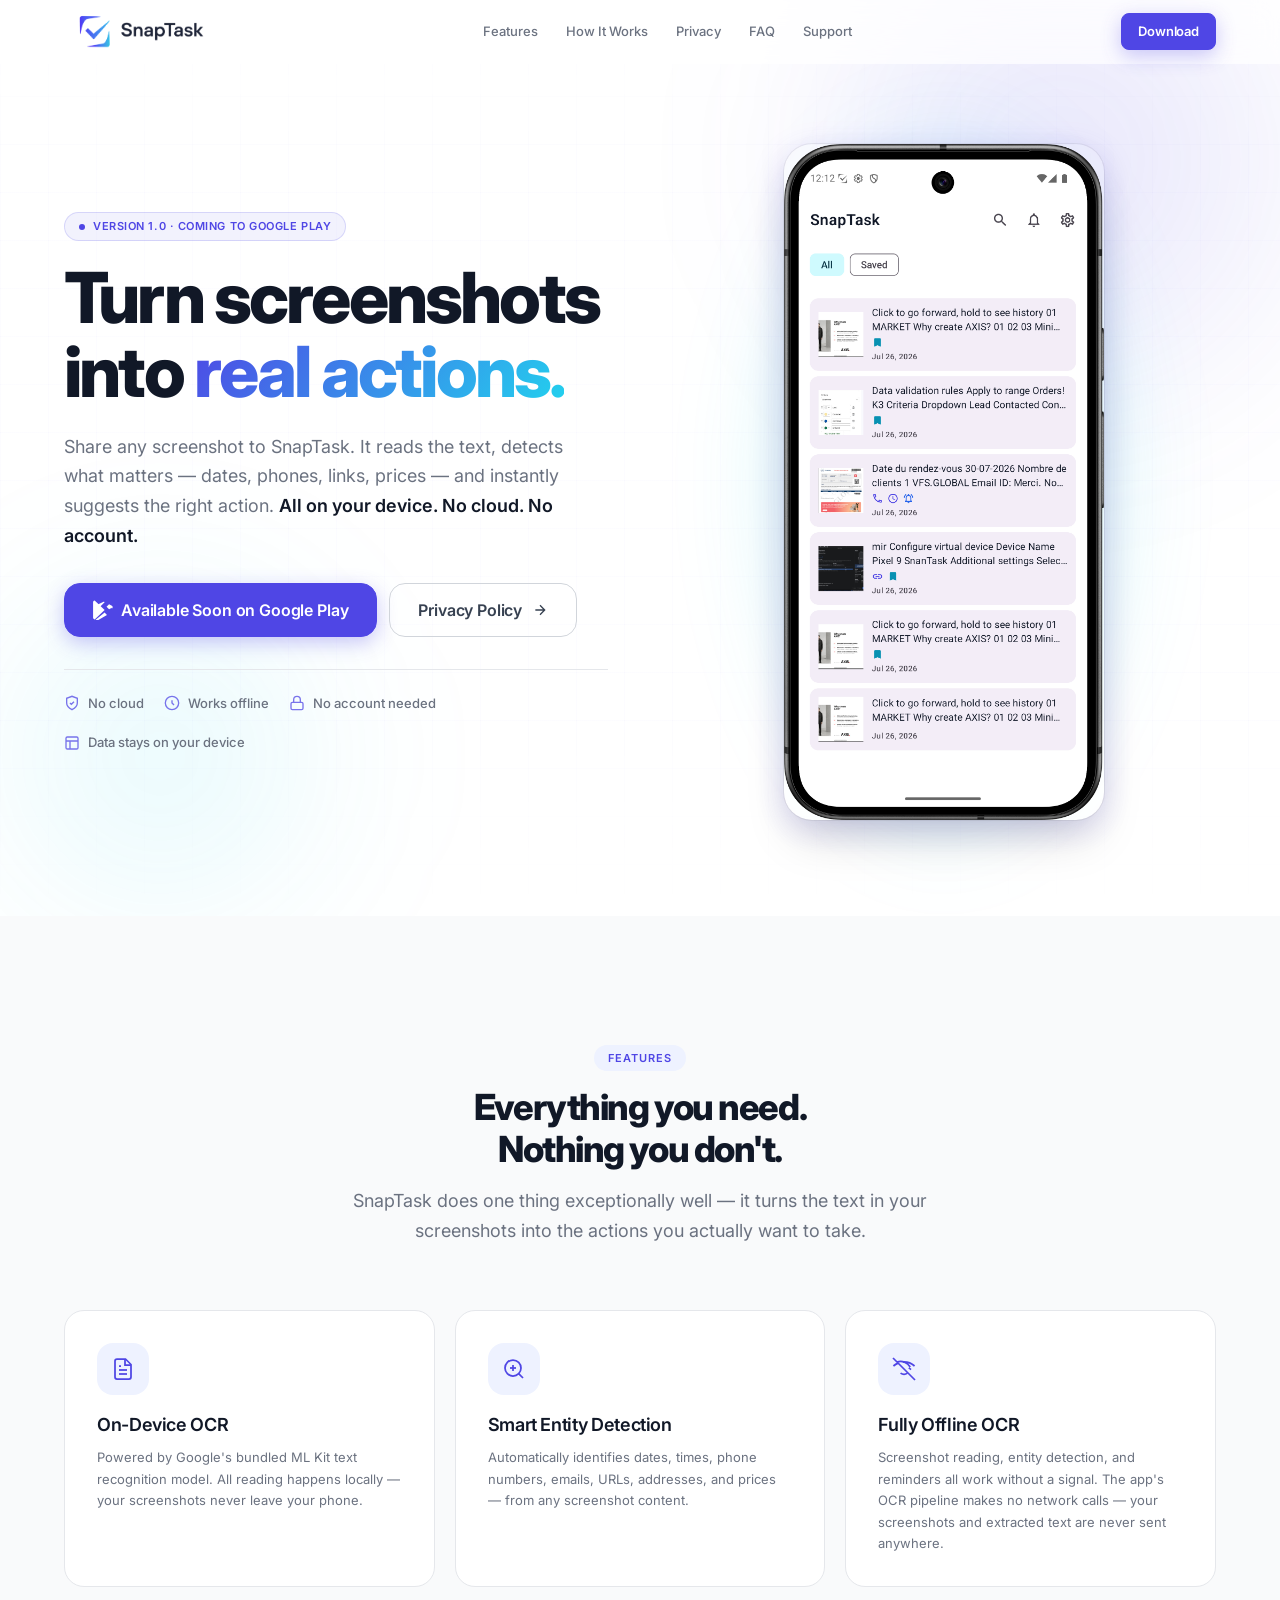
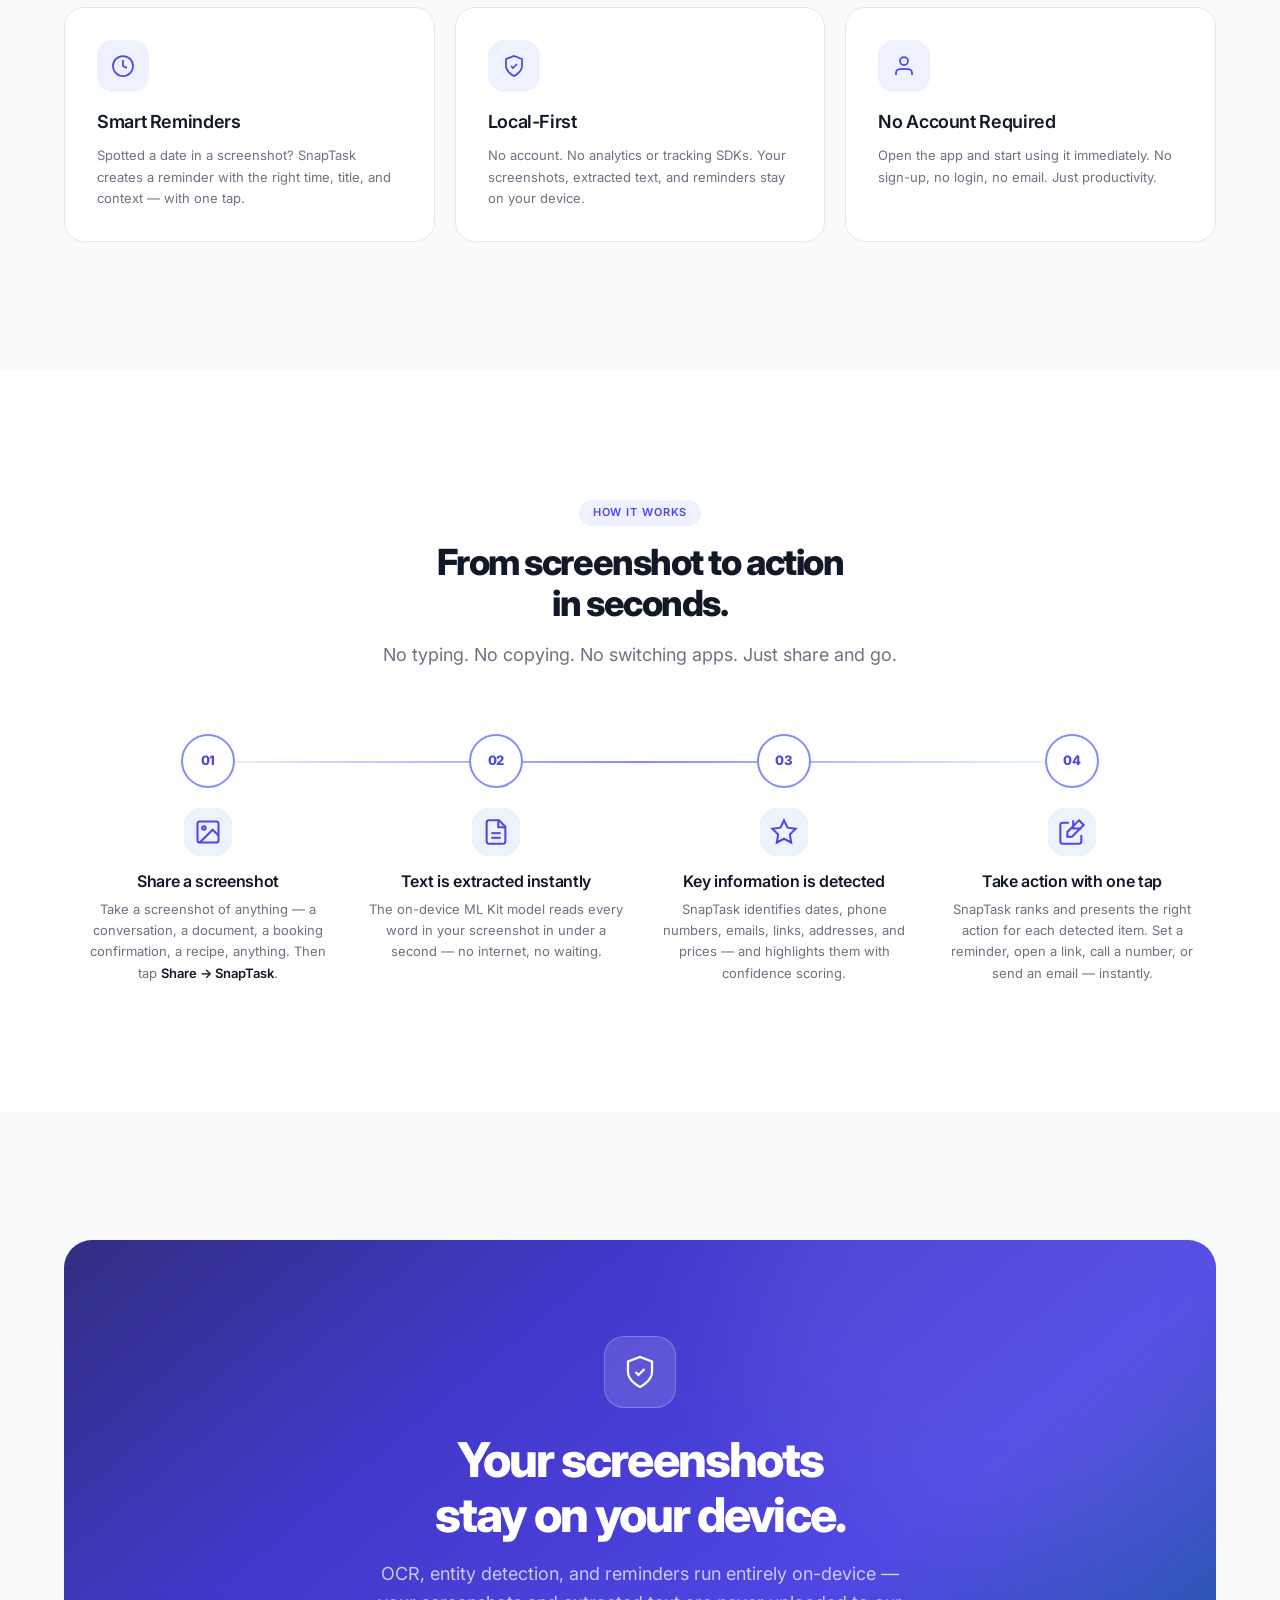
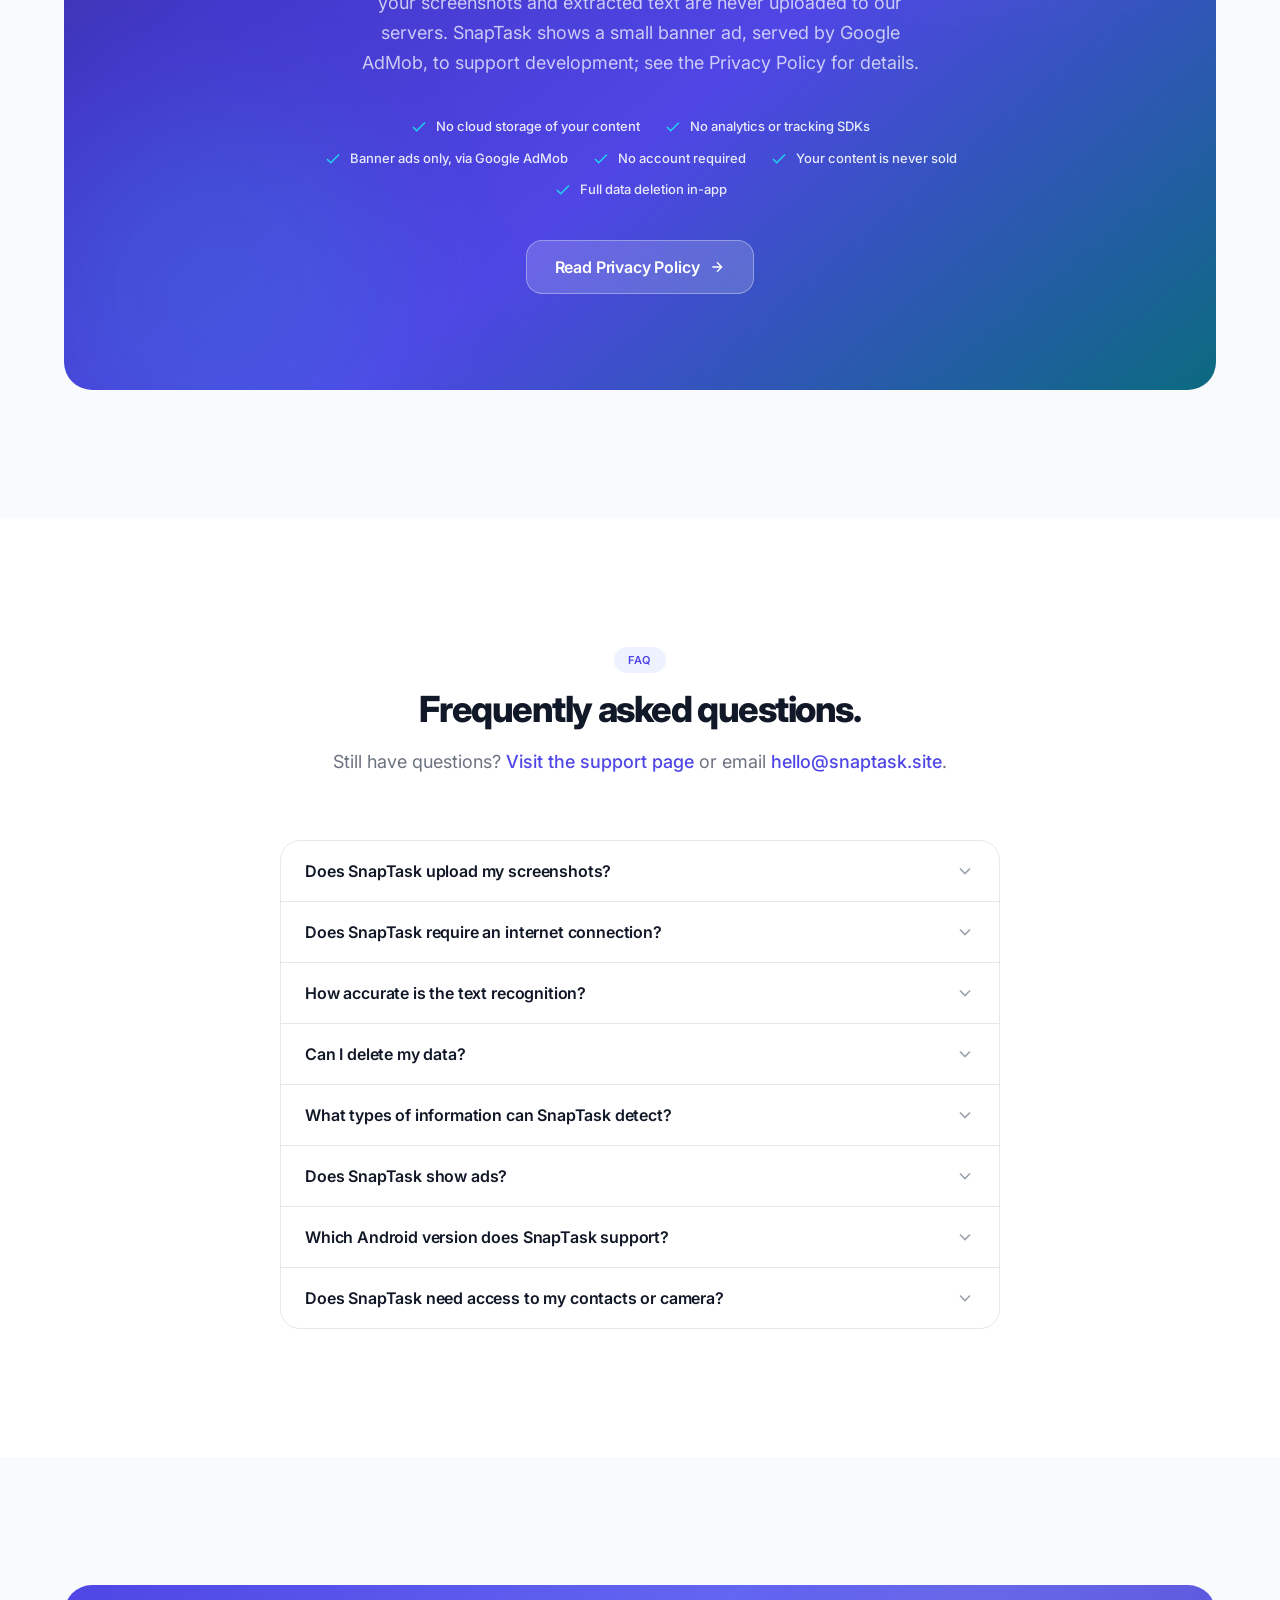
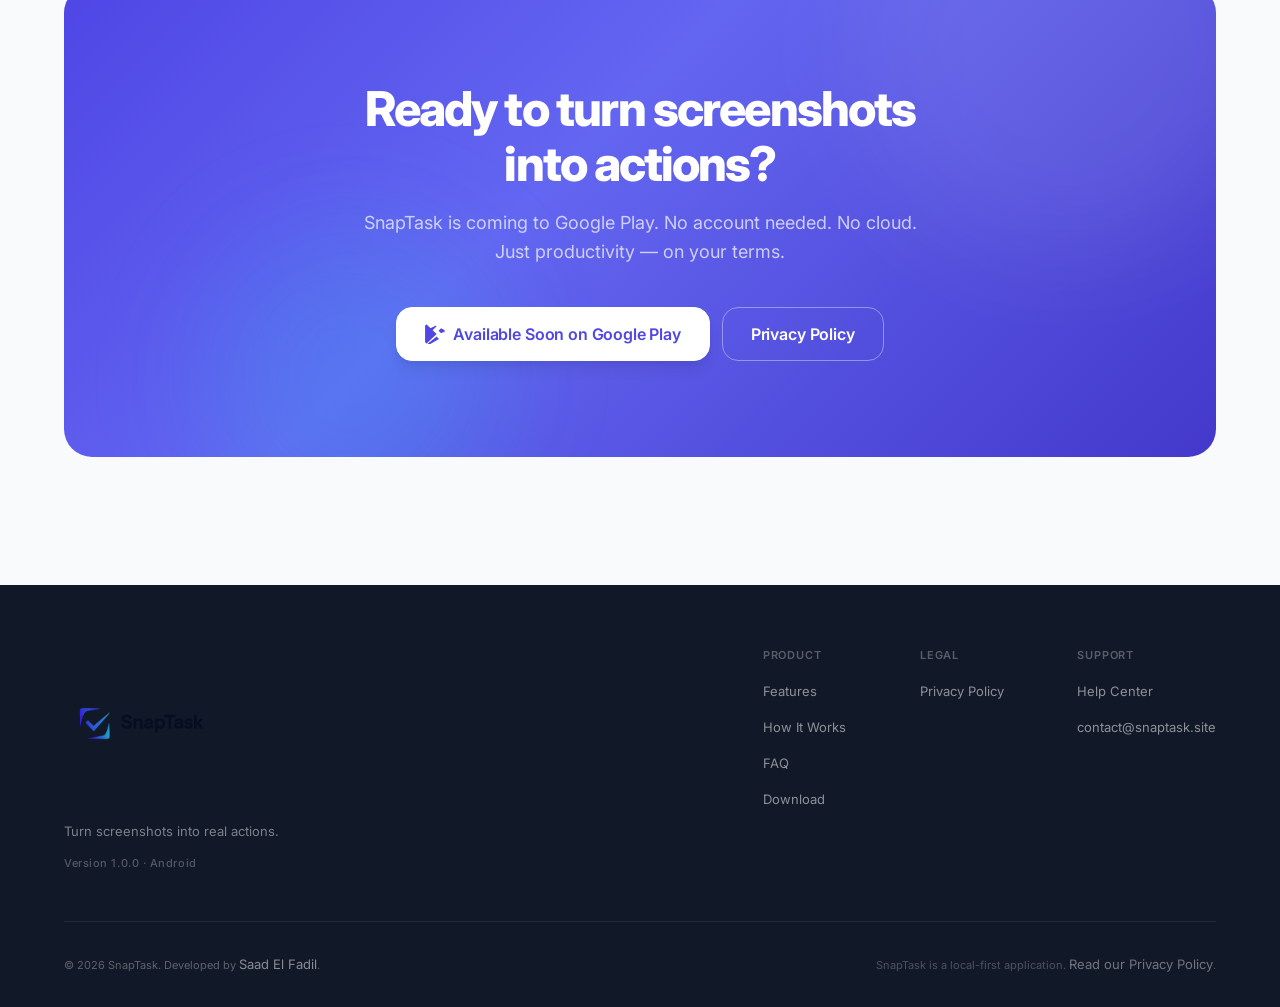
==== commit 35c9203b: "WEBSITE LAST PUSH" ====
--- a/index.html
+++ b/index.html
@@ -9,25 +9,25 @@
 
   <!-- ── SEO ───────────────────────────────────────────────────────────── -->
   <title>SnapTask — Turn Screenshots into Real Actions</title>
-  <meta name="description" content="SnapTask is a privacy-first Android app that turns your screenshots into actions. On-device OCR, smart entity detection, zero cloud. No account required." />
-  <meta name="keywords" content="SnapTask, screenshot to action, on-device OCR, Android productivity, privacy-first, offline, reminder from screenshot, ML Kit" />
+  <meta name="description" content="SnapTask is an Android app that turns your screenshots into actions using on-device OCR. Local-first processing, no account required, smart reminders." />
+  <meta name="keywords" content="SnapTask, screenshot to action, on-device OCR, Android productivity, local-first, offline OCR, reminder from screenshot, ML Kit" />
   <meta name="author" content="Saad El Fadil" />
-  <link rel="canonical" href="https://saadelfadil.github.io/snaptask/" />
+  <link rel="canonical" href="https://snaptask.site/" />
 
   <!-- ── Open Graph ─────────────────────────────────────────────────────── -->
   <meta property="og:type"        content="website" />
-  <meta property="og:url"         content="https://saadelfadil.github.io/snaptask/" />
+  <meta property="og:url"         content="https://snaptask.site/" />
   <meta property="og:title"       content="SnapTask — Turn Screenshots into Real Actions" />
-  <meta property="og:description" content="Share a screenshot. SnapTask reads it, detects what matters, and suggests the right action — entirely on your device." />
-  <meta property="og:image"       content="assets/hero-image.png" />
+  <meta property="og:description" content="Share a screenshot. SnapTask reads it, detects what matters, and suggests the right action — with on-device OCR." />
+  <meta property="og:image"       content="https://snaptask.site/assets/hero-image.png" />
   <meta property="og:site_name"   content="SnapTask" />
   <meta property="og:locale"      content="en_US" />
 
   <!-- ── Twitter Card ──────────────────────────────────────────────────── -->
   <meta name="twitter:card"        content="summary_large_image" />
   <meta name="twitter:title"       content="SnapTask — Turn Screenshots into Real Actions" />
-  <meta name="twitter:description" content="Share a screenshot. SnapTask reads it, detects what matters, and suggests the right action — entirely on your device." />
-  <meta name="twitter:image"       content="assets/hero-image.png" />
+  <meta name="twitter:description" content="Share a screenshot. SnapTask reads it, detects what matters, and suggests the right action — with on-device OCR." />
+  <meta name="twitter:image"       content="https://snaptask.site/assets/hero-image.png" />
 
   <!-- ── Favicon ───────────────────────────────────────────────────────── -->
   <link rel="icon"             type="image/png" href="assets/favicon.png" />
@@ -54,12 +54,12 @@
     "name": "SnapTask",
     "operatingSystem": "Android",
     "applicationCategory": "ProductivityApplication",
-    "description": "Turn screenshots into real actions using on-device OCR. Privacy-first, offline, no account required.",
-    "url": "https://saadelfadil.github.io/snaptask/",
+    "description": "Turn screenshots into real actions using on-device OCR. Local-first, no account required.",
+    "url": "https://snaptask.site/",
     "author": {
       "@type": "Person",
       "name": "Saad El Fadil",
-      "email": "saadelfadil18@gmail.com"
+      "email": "contact@snaptask.site"
     },
     "offers": {
       "@type": "Offer",
@@ -220,10 +220,10 @@
               </div>
               <div class="trust-item" role="listitem">
                 <svg width="16" height="16" viewBox="0 0 24 24" fill="none" stroke="currentColor" stroke-width="2" aria-hidden="true">
-                  <line x1="1" y1="1" x2="23" y2="23"/>
-                  <path d="M16.72 11.06A10.94 10.94 0 0119 12.55M5 5a10.94 10.94 0 0113.22 5M10.71 5.05A16 16 0 0122.56 9M1.42 9a15.91 15.91 0 014.7-2.88M8.53 16.11a6 6 0 006.95 0M12 20h.01"/>
-                </svg>
-                No internet required
+                  <rect x="3" y="3" width="18" height="18" rx="2"/>
+                  <path d="M3 9h18M9 21V9"/>
+                </svg>
+                Data stays on your device
               </div>
             </div>
 
@@ -314,10 +314,11 @@
                 <path d="M16.72 11.06A10.94 10.94 0 0119 12.55M5 5a10.94 10.94 0 0113.22 5M10.71 5.05A16 16 0 0122.56 9M1.42 9a15.91 15.91 0 014.7-2.88M8.53 16.11a6 6 0 006.95 0M12 20h.01"/>
               </svg>
             </div>
-            <h3 class="feature-card__title">Fully Offline</h3>
+            <h3 class="feature-card__title">Fully Offline OCR</h3>
             <p class="feature-card__description">
-              SnapTask requires no internet connection. The app declares no
-              INTERNET permission — it is technically incapable of sending your data anywhere.
+              Screenshot reading, entity detection, and reminders all work
+              without a signal. The app's OCR pipeline makes no network calls —
+              your screenshots and extracted text are never sent anywhere.
             </p>
           </article>
 
@@ -344,10 +345,10 @@
                 <path d="M9 12l2 2 4-4"/>
               </svg>
             </div>
-            <h3 class="feature-card__title">Privacy-First</h3>
+            <h3 class="feature-card__title">Local-First</h3>
             <p class="feature-card__description">
-              No account. No tracking. No analytics. No ads. Your screenshots
-              stay on your device — period.
+              No account. No analytics or tracking SDKs. Your screenshots,
+              extracted text, and reminders stay on your device.
             </p>
           </article>
 
@@ -501,24 +502,25 @@
             </div>
 
             <h2 class="privacy-card__title" id="privacy-heading">
-              Everything happens<br>on your device.
+              Your screenshots<br>stay on your device.
             </h2>
 
             <p class="privacy-card__description">
-              SnapTask declares no INTERNET permission — meaning it is
-              architecturally incapable of transmitting your screenshots
-              or extracted data anywhere. Your information is yours alone.
+              OCR, entity detection, and reminders run entirely on-device — your
+              screenshots and extracted text are never uploaded to our servers.
+              SnapTask shows a small banner ad, served by Google AdMob, to
+              support development; see the Privacy Policy for details.
             </p>
 
             <!-- Privacy stats -->
-            <ul class="privacy-stats" role="list" aria-label="Privacy guarantees">
+            <ul class="privacy-stats" role="list" aria-label="Privacy highlights">
               <li class="privacy-stat">
                 <span class="privacy-stat__icon" aria-hidden="true">
                   <svg width="18" height="18" viewBox="0 0 24 24" fill="none" stroke="currentColor" stroke-width="2">
                     <polyline points="20 6 9 17 4 12"/>
                   </svg>
                 </span>
-                No cloud storage
+                No cloud storage of your content
               </li>
               <li class="privacy-stat">
                 <span class="privacy-stat__icon" aria-hidden="true">
@@ -526,7 +528,7 @@
                     <polyline points="20 6 9 17 4 12"/>
                   </svg>
                 </span>
-                No tracking or analytics
+                No analytics or tracking SDKs
               </li>
               <li class="privacy-stat">
                 <span class="privacy-stat__icon" aria-hidden="true">
@@ -534,7 +536,7 @@
                     <polyline points="20 6 9 17 4 12"/>
                   </svg>
                 </span>
-                No advertising (v1.0)
+                Banner ads only, via Google AdMob
               </li>
               <li class="privacy-stat">
                 <span class="privacy-stat__icon" aria-hidden="true">
@@ -550,7 +552,7 @@
                     <polyline points="20 6 9 17 4 12"/>
                   </svg>
                 </span>
-                No data sold or shared
+                Your content is never sold
               </li>
               <li class="privacy-stat">
                 <span class="privacy-stat__icon" aria-hidden="true">
@@ -592,7 +594,7 @@
             Still have questions?
             <a href="support.html" class="text-link">Visit the support page</a>
             or email
-            <a href="mailto:saadelfadil18@gmail.com" class="text-link">saadelfadil18@gmail.com</a>.
+            <a href="mailto:hello@snaptask.site" class="text-link">hello@snaptask.site</a>.
           </p>
         </div>
 
@@ -621,10 +623,12 @@
               hidden
             >
               <p>
-                No. SnapTask version 1.0 declares no INTERNET permission in its
-                AndroidManifest, which means it is technically incapable of
-                transmitting any data over the network. Your screenshots never
-                leave your device.
+                No. SnapTask's OCR pipeline processes your screenshots entirely
+                on-device and never uploads them to our servers. The app does
+                use the internet to display a banner ad through Google AdMob,
+                but that connection is separate from — and never touches —
+                your screenshots, extracted text, or reminders. See the
+                <a href="privacy.html" class="text-link">Privacy Policy</a> for details.
               </p>
             </div>
           </div>
@@ -652,10 +656,12 @@
               hidden
             >
               <p>
-                No. SnapTask works entirely offline. The ML Kit text recognition
-                model is bundled inside the app, so OCR works with no internet
-                connection. You can use it on a plane, in a tunnel, or anywhere
-                without signal.
+                No, not for the core features. The ML Kit text recognition
+                model is bundled inside the app, so screenshot reading, entity
+                detection, and reminders all work with no internet connection —
+                on a plane, in a tunnel, or anywhere without signal. The app's
+                banner ad requires a connection to load; if you're offline, the
+                app simply shows no ad and everything else keeps working.
               </p>
             </div>
           </div>
@@ -763,7 +769,7 @@
               aria-controls="faq-6-answer"
               id="faq-6-btn"
             >
-              Will SnapTask ever add advertising?
+              Does SnapTask show ads?
               <span class="faq-item__chevron" aria-hidden="true">
                 <svg width="20" height="20" viewBox="0 0 24 24" fill="none" stroke="currentColor" stroke-width="2">
                   <polyline points="6 9 12 15 18 9"/>
@@ -778,10 +784,14 @@
               hidden
             >
               <p>
-                SnapTask version 1.0 contains no advertising of any kind. If
-                advertising is ever introduced in a future release, the Privacy
-                Policy will be updated and users will be notified in advance.
-                Monetization will never compromise your privacy.
+                Yes — SnapTask shows a small banner ad, served by Google
+                AdMob, to support development. There are no interstitial,
+                rewarded, native, or app-open ads. Where required by law
+                (such as in the EEA, UK, or applicable US states), SnapTask
+                asks for your consent via Google's User Messaging Platform
+                before requesting a personalized ad. See the
+                <a href="privacy.html" class="text-link">Privacy Policy</a>
+                for details.
               </p>
             </div>
           </div>
@@ -840,11 +850,14 @@
               hidden
             >
               <p>
-                No. SnapTask only requests three permissions: notification
-                access (to deliver reminders you create), exact alarm scheduling
-                (for precise reminder timing), and boot-completed access (to
-                restore reminders after a reboot). No camera, no contacts,
-                no storage, no location.
+                No camera, no contacts, no storage, no location. SnapTask
+                requests notification access (to deliver reminders you create),
+                exact alarm scheduling (for precise reminder timing), and
+                boot-completed access (to restore reminders after a reboot).
+                It also declares internet access, used solely by the Google
+                AdMob SDK to display the banner ad — not by OCR, screenshots,
+                or reminders. See the full breakdown on the
+                <a href="support.html#app-permissions" class="text-link">Support page</a>.
               </p>
             </div>
           </div>
@@ -945,8 +958,8 @@
             <ul class="footer__nav-list" role="list">
               <li><a href="support.html" class="footer__nav-link">Help Center</a></li>
               <li>
-                <a href="mailto:saadelfadil18@gmail.com" class="footer__nav-link">
-                  saadelfadil18@gmail.com
+                <a href="mailto:contact@snaptask.site" class="footer__nav-link">
+                  contact@snaptask.site
                 </a>
               </li>
             </ul>
@@ -960,10 +973,10 @@
       <div class="footer__bottom">
         <p class="footer__copyright">
           &copy; 2026 SnapTask. Developed by
-          <a href="mailto:saadelfadil18@gmail.com" class="footer__nav-link">Saad El Fadil</a>.
+          <a href="mailto:contact@snaptask.site" class="footer__nav-link">Saad El Fadil</a>.
         </p>
         <p class="footer__legal-note">
-          SnapTask is a privacy-first application.
+          SnapTask is a local-first application.
           <a href="privacy.html" class="footer__nav-link">Read our Privacy Policy</a>.
         </p>
       </div>
